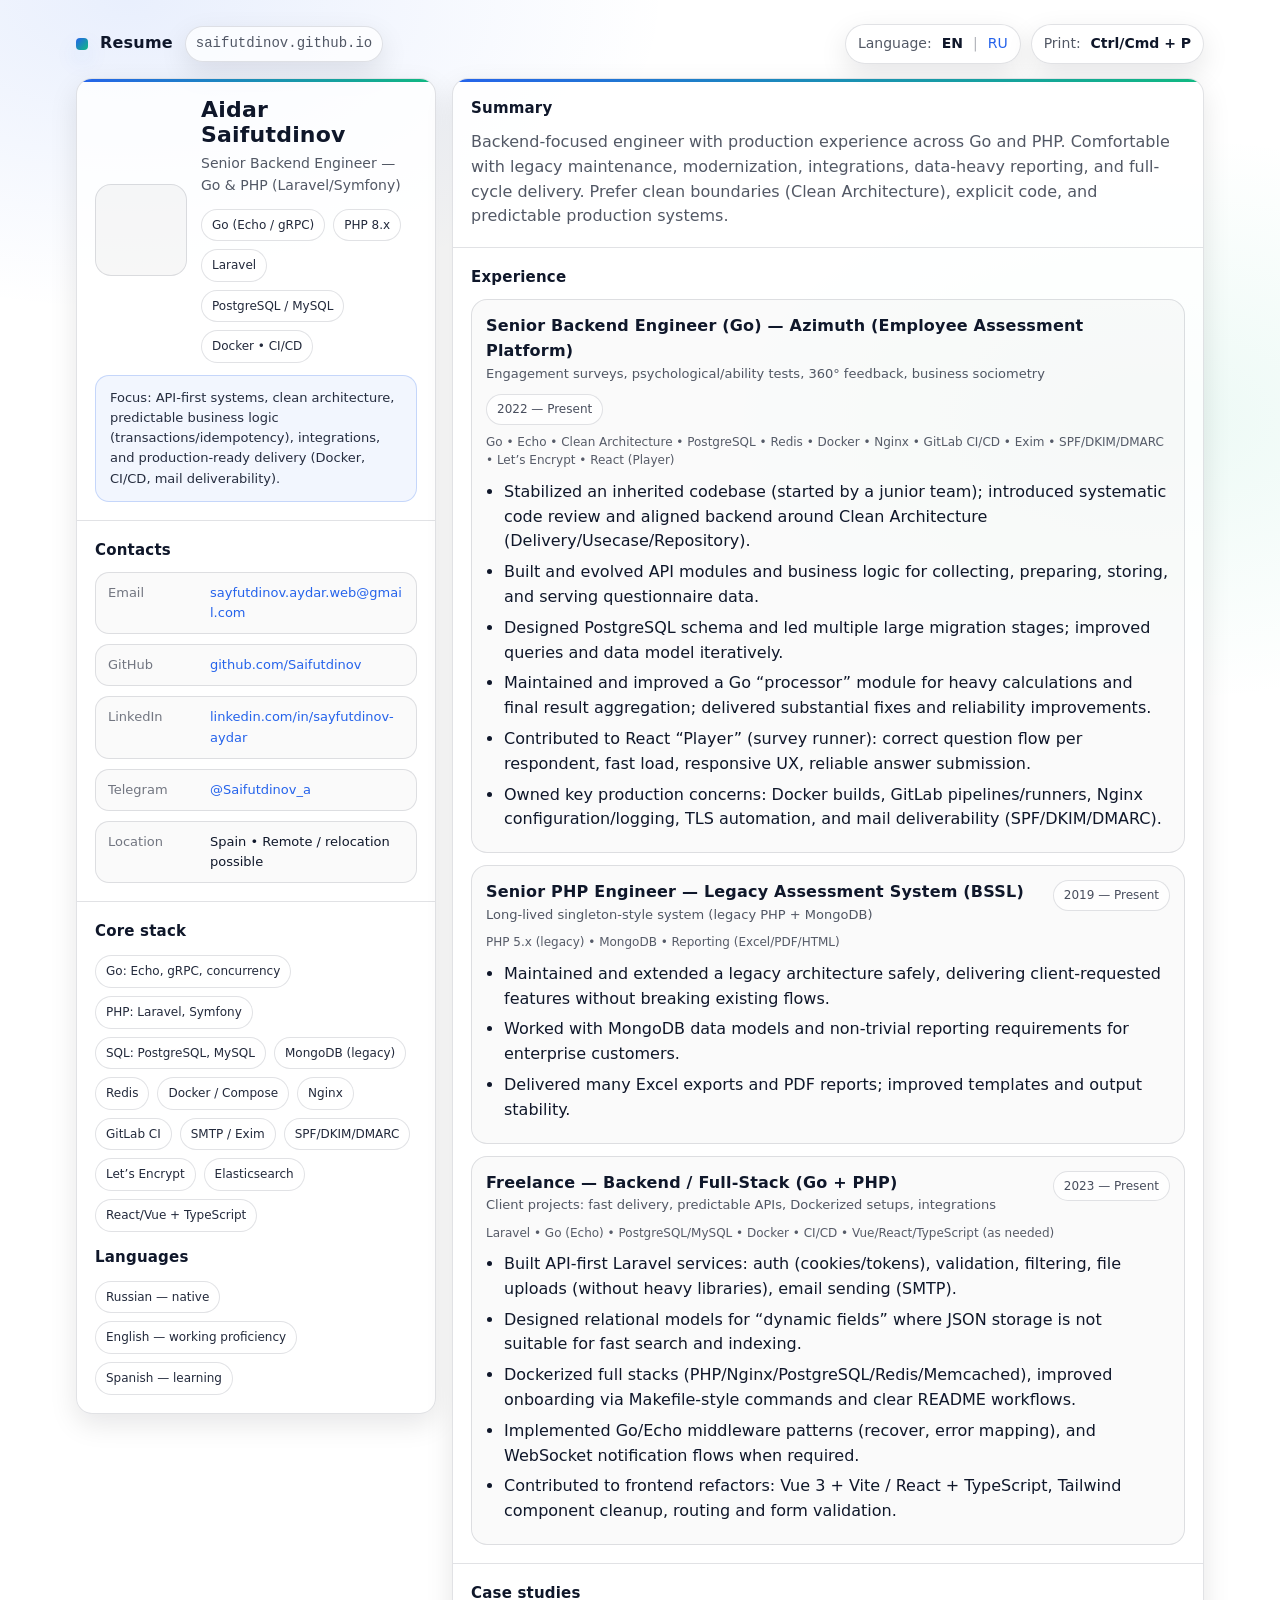
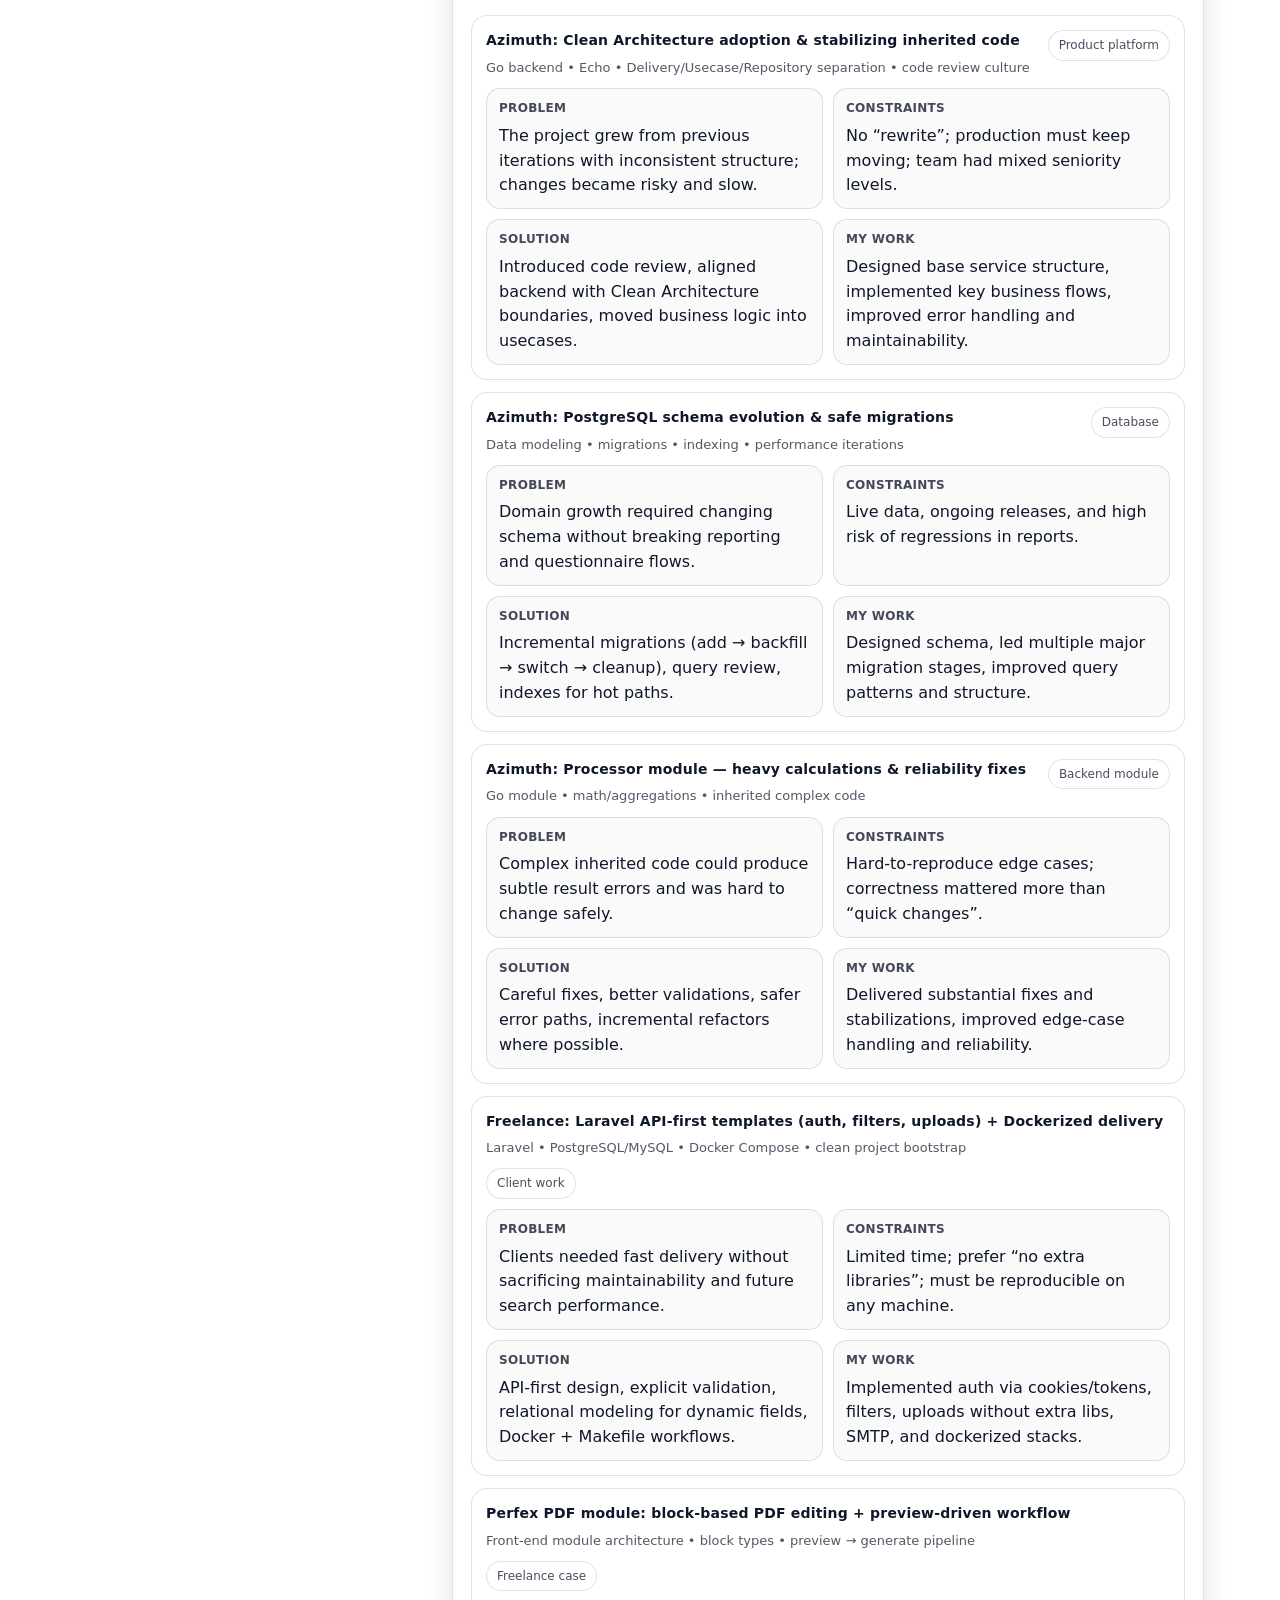
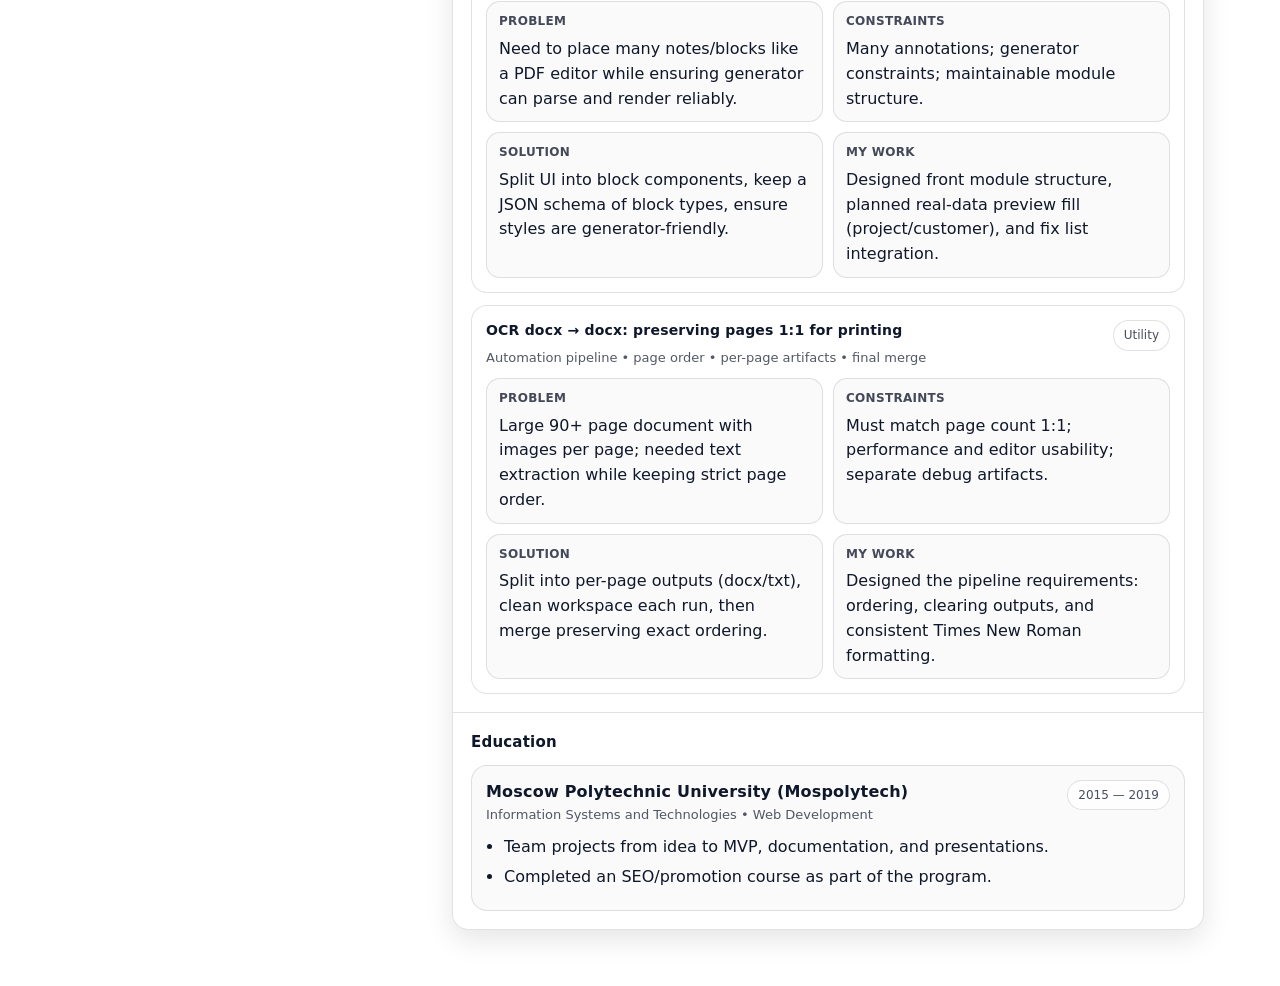
==== index.html @ b2d49213 "fix-v2" ====
<!doctype html>
<html lang="en">
  <head>
    <meta charset="utf-8" />
    <meta name="viewport" content="width=device-width, initial-scale=1" />
    <title>Aidar Saifutdinov — Senior Backend Engineer (Go & PHP)</title>
    <meta
      name="description"
      content="Senior backend engineer with Go (Echo/gRPC) and PHP (Laravel/Symfony). Clean Architecture, PostgreSQL/MySQL, Docker, CI/CD, integrations, and freelance experience."
    />

    <!-- Canonical -->
    <link rel="canonical" href="https://saifutdinov.github.io/" />

    <!-- Open Graph -->
    <meta property="og:type" content="website" />
    <meta property="og:site_name" content="Aidar Saifutdinov — Resume" />
    <meta
      property="og:title"
      content="Aidar Saifutdinov — Senior Backend Engineer (Go & PHP)"
    />
    <meta
      property="og:description"
      content="Go (Echo/gRPC), PHP (Laravel/Symfony), Clean Architecture, PostgreSQL/MySQL, Docker, CI/CD, integrations, and case studies."
    />
    <meta property="og:url" content="https://saifutdinov.github.io/" />
    <meta property="og:locale" content="en_US" />
    <meta property="og:locale:alternate" content="ru_RU" />

    <meta
      property="og:image"
      content="https://saifutdinov.github.io/assets/og/og-en.png"
    />
    <meta
      property="og:image:secure_url"
      content="https://saifutdinov.github.io/assets/og/og-en.png"
    />
    <meta property="og:image:type" content="image/png" />
    <meta property="og:image:width" content="1200" />
    <meta property="og:image:height" content="630" />
    <meta
      property="og:image:alt"
      content="Aidar Saifutdinov — Senior Backend Engineer (Go & PHP)"
    />

    <!-- Twitter / X -->
    <meta name="twitter:card" content="summary_large_image" />
    <meta
      name="twitter:title"
      content="Aidar Saifutdinov — Senior Backend Engineer (Go & PHP)"
    />
    <meta
      name="twitter:description"
      content="Backend: Go (Echo/gRPC) + PHP (Laravel/Symfony). Clean Architecture, SQL, Docker, CI/CD, integrations."
    />
    <meta
      name="twitter:image"
      content="https://saifutdinov.github.io/assets/og/og-en.png"
    />

    <meta name="theme-color" content="#ffffff" />

    <style>
      :root {
        /* Light theme default */
        --bg: #ffffff;
        --paper: #ffffff;
        --card: #ffffff;
        --text: #0f172a;
        --muted: rgba(15, 23, 42, 0.72);
        --muted2: rgba(15, 23, 42, 0.58);
        --border: rgba(15, 23, 42, 0.12);
        --accent: #2563eb; /* blue */
        --accent2: #10b981; /* emerald */
        --shadow: 0 10px 28px rgba(2, 6, 23, 0.1);
        --mono:
          ui-monospace, SFMono-Regular, Menlo, Monaco, Consolas,
          "Liberation Mono", "Courier New", monospace;
        --sans:
          ui-sans-serif, system-ui, -apple-system, Segoe UI, Roboto, Ubuntu,
          Cantarell, "Noto Sans", Arial;
        --radius: 16px;
      }

      * {
        box-sizing: border-box;
      }
      html,
      body {
        height: fit-content;
      }
      body {
        margin: 0;
        font-family: var(--sans);
        color: var(--text);
        line-height: 1.55;
        background:
          radial-gradient(
            900px 520px at 10% 0%,
            rgba(37, 99, 235, 0.1),
            transparent 60%
          ),
          radial-gradient(
            900px 520px at 90% 10%,
            rgba(16, 185, 129, 0.08),
            transparent 55%
          ),
          radial-gradient(
            900px 520px at 50% 110%,
            rgba(37, 99, 235, 0.06),
            transparent 60%
          ),
          var(--bg);
      }

      a {
        color: var(--accent);
        text-decoration: none;
      }
      a:hover {
        text-decoration: underline;
      }

      .wrap {
        max-width: 1160px;
        margin: 0 auto;
        padding: 24px 16px 56px;
      }

      .topbar {
        display: flex;
        align-items: center;
        justify-content: space-between;
        gap: 12px;
        margin-bottom: 14px;
        flex-wrap: wrap;
      }

      .brand {
        display: flex;
        align-items: center;
        gap: 12px;
      }

      .brand-mark {
        width: 12px;
        height: 12px;
        border-radius: 4px;
        background: linear-gradient(135deg, var(--accent), var(--accent2));
        box-shadow: 0 10px 22px rgba(37, 99, 235, 0.15);
      }

      .brand-title {
        font-weight: 850;
        letter-spacing: 0.2px;
      }

      .actions {
        display: flex;
        gap: 10px;
        align-items: center;
        flex-wrap: wrap;
      }

      .pill {
        display: inline-flex;
        align-items: center;
        gap: 10px;
        padding: 8px 12px;
        border: 1px solid var(--border);
        background: rgba(255, 255, 255, 0.72);
        border-radius: 999px;
        box-shadow: var(--shadow);
        font-size: 14px;
        color: var(--muted);
      }
      .pill strong {
        color: var(--text);
        font-weight: 750;
      }
      .pill .sep {
        opacity: 0.45;
      }

      .layout {
        display: grid;
        grid-template-columns: 360px 1fr;
        gap: 16px;
        align-items: start;
      }
      @media (max-width: 980px) {
        .layout {
          grid-template-columns: 1fr;
        }
      }

      .panel {
        border: 1px solid var(--border);
        background: rgba(255, 255, 255, 0.76);
        border-radius: var(--radius);
        box-shadow: var(--shadow);
        overflow: hidden;
        position: relative;
      }
      .panel:before {
        content: "";
        position: absolute;
        inset: 0 0 auto 0;
        height: 3px;
        background: linear-gradient(90deg, var(--accent), var(--accent2));
      }

      .pad {
        padding: 18px;
      }
      .divider {
        border-top: 1px solid var(--border);
      }

      .hero {
        display: flex;
        gap: 14px;
        align-items: center;
      }
      .avatar {
        width: 92px;
        height: 92px;
        border-radius: 16px;
        border: 1px solid var(--border);
        background: rgba(2, 6, 23, 0.03);
        overflow: hidden;
        display: flex;
        align-items: center;
        justify-content: center;
        flex: 0 0 auto;
        color: var(--muted2);
        font-size: 12px;
        text-align: center;
      }
      .avatar img {
        width: 100%;
        height: 100%;
        object-fit: cover;
        display: block;
      }
      h1 {
        margin: 0;
        font-size: 22px;
        line-height: 1.15;
        letter-spacing: 0.2px;
      }
      .subtitle {
        margin-top: 6px;
        color: var(--muted);
        font-size: 14px;
      }
      .chips {
        margin-top: 12px;
        display: flex;
        flex-wrap: wrap;
        gap: 8px;
      }
      .chip {
        font-size: 12px;
        padding: 6px 10px;
        border-radius: 999px;
        border: 1px solid var(--border);
        background: rgba(255, 255, 255, 0.72);
        color: rgba(15, 23, 42, 0.92);
        white-space: nowrap;
      }

      h2 {
        margin: 0 0 10px;
        font-size: 15px;
        letter-spacing: 0.2px;
      }
      .muted {
        color: var(--muted);
      }
      .small {
        font-size: 13px;
        color: var(--muted);
      }
      .mono {
        font-family: var(--mono);
      }

      .kv {
        display: grid;
        grid-template-columns: 92px 1fr;
        gap: 10px;
        padding: 10px 12px;
        border: 1px solid var(--border);
        border-radius: 14px;
        background: rgba(2, 6, 23, 0.02);
        font-size: 13px;
      }
      .kv .k {
        color: var(--muted2);
      }
      .kv .v {
        overflow-wrap: anywhere;
      }

      .note {
        margin-top: 12px;
        padding: 12px 14px;
        border: 1px solid rgba(37, 99, 235, 0.22);
        background: rgba(37, 99, 235, 0.06);
        border-radius: 14px;
        font-size: 13px;
        color: rgba(15, 23, 42, 0.9);
      }

      .section {
        padding: 18px;
      }
      .section + .section {
        border-top: 1px solid var(--border);
      }

      .timeline {
        display: flex;
        flex-direction: column;
        gap: 12px;
      }
      .job {
        border: 1px solid var(--border);
        background: rgba(2, 6, 23, 0.02);
        border-radius: 16px;
        padding: 14px;
      }
      .job-head {
        display: flex;
        align-items: flex-start;
        justify-content: space-between;
        gap: 10px 12px;
        flex-wrap: wrap;
        margin-bottom: 8px;
      }
      .job-title {
        font-weight: 820;
        letter-spacing: 0.2px;
      }
      .job-meta {
        color: var(--muted);
        font-size: 13px;
      }
      .when {
        font-size: 12px;
        padding: 5px 10px;
        border-radius: 999px;
        border: 1px solid var(--border);
        background: rgba(255, 255, 255, 0.75);
        color: rgba(15, 23, 42, 0.76);
        white-space: nowrap;
      }
      .stackline {
        margin-top: 6px;
        color: rgba(15, 23, 42, 0.7);
        font-size: 12px;
      }

      .case {
        border: 1px solid var(--border);
        background: rgba(255, 255, 255, 0.78);
        border-radius: 16px;
        padding: 14px;
      }
      .case h3 {
        margin: 0;
        font-size: 14px;
        letter-spacing: 0.2px;
      }
      .case-top {
        display: flex;
        align-items: flex-start;
        justify-content: space-between;
        gap: 10px 12px;
        flex-wrap: wrap;
        margin-bottom: 10px;
      }
      .case-sub {
        margin-top: 6px;
        color: var(--muted);
        font-size: 13px;
      }
      .case-grid {
        display: grid;
        grid-template-columns: 1fr 1fr;
        gap: 10px;
        margin-top: 10px;
      }
      @media (max-width: 980px) {
        .case-grid {
          grid-template-columns: 1fr;
        }
      }
      .case-box {
        border: 1px solid var(--border);
        border-radius: 14px;
        background: rgba(2, 6, 23, 0.02);
        padding: 10px 12px;
      }
      .case-box b {
        display: block;
        margin-bottom: 6px;
        font-size: 12px;
        letter-spacing: 0.3px;
        text-transform: uppercase;
        color: rgba(15, 23, 42, 0.78);
      }
      ul {
        margin: 10px 0 0 18px;
        padding: 0;
      }
      li {
        margin: 6px 0;
      }

      .cols {
        display: grid;
        grid-template-columns: 1fr 1fr;
        gap: 12px;
      }
      @media (max-width: 980px) {
        .cols {
          grid-template-columns: 1fr;
        }
      }

      @media print {
        body {
          background: #fff;
        }
        .panel {
          box-shadow: none;
        }
        .pill {
          box-shadow: none;
        }
        a {
          color: #0f172a;
          text-decoration: none;
        }
      }
    </style>
  </head>

  <body>
    <div class="wrap">
      <div class="topbar">
        <div class="brand">
          <div class="brand-mark" aria-hidden="true"></div>
          <div class="brand-title">Resume</div>
          <div class="pill" style="padding: 6px 10px">
            <span class="mono">saifutdinov.github.io</span>
          </div>
        </div>
        <div class="actions">
          <div class="pill">
            <span class="muted">Language:</span> <strong>EN</strong>
            <span class="sep">|</span> <a href="ru.html">RU</a>
          </div>
          <div class="pill">
            <span class="muted">Print:</span> <strong>Ctrl/Cmd + P</strong>
          </div>
        </div>
      </div>

      <div class="layout">
        <!-- LEFT -->
        <aside class="panel">
          <div class="pad">
            <div class="hero">
              <div class="avatar">
                <img
                  src="assets/avatar.jpg"
                  alt="Aidar Saifutdinov"
                  onerror="
                    this.remove();
                    this.parentElement.textContent = 'Avatar';
                  "
                />
              </div>
              <div>
                <h1>Aidar Saifutdinov</h1>
                <div class="subtitle">
                  Senior Backend Engineer — Go & PHP (Laravel/Symfony)
                </div>
                <div class="chips">
                  <span class="chip">Go (Echo / gRPC)</span>
                  <span class="chip">PHP 8.x</span>
                  <span class="chip">Laravel</span>
                  <span class="chip">PostgreSQL / MySQL</span>
                  <span class="chip">Docker • CI/CD</span>
                </div>
              </div>
            </div>

            <div class="note">
              Focus: API-first systems, clean architecture, predictable business
              logic (transactions/idempotency), integrations, and
              production-ready delivery (Docker, CI/CD, mail deliverability).
            </div>
          </div>

          <div class="divider"></div>

          <div class="pad">
            <h2>Contacts</h2>
            <div style="display: flex; flex-direction: column; gap: 10px">
              <div class="kv">
                <div class="k">Email</div>
                <div class="v">
                  <a href="mailto:sayfutdinov.aydar.web@gmail.com"
                    >sayfutdinov.aydar.web@gmail.com</a
                  >
                </div>
              </div>
              <div class="kv">
                <div class="k">GitHub</div>
                <div class="v">
                  <a href="https://github.com/Saifutdinov"
                    >github.com/Saifutdinov</a
                  >
                </div>
              </div>
              <div class="kv">
                <div class="k">LinkedIn</div>
                <div class="v">
                  <a href="https://www.linkedin.com/in/sayfutdinov-aydar"
                    >linkedin.com/in/sayfutdinov-aydar</a
                  >
                </div>
              </div>
              <div class="kv">
                <div class="k">Telegram</div>
                <div class="v">
                  <a href="https://t.me/Saifutdinov_a">@Saifutdinov_a</a>
                </div>
              </div>
              <div class="kv">
                <div class="k">Location</div>
                <div class="v">Spain • Remote / relocation possible</div>
              </div>
            </div>
          </div>

          <div class="divider"></div>

          <div class="pad">
            <h2>Core stack</h2>
            <div class="chips">
              <span class="chip">Go: Echo, gRPC, concurrency</span>
              <span class="chip">PHP: Laravel, Symfony</span>
              <span class="chip">SQL: PostgreSQL, MySQL</span>
              <span class="chip">MongoDB (legacy)</span>
              <span class="chip">Redis</span>
              <span class="chip">Docker / Compose</span>
              <span class="chip">Nginx</span>
              <span class="chip">GitLab CI</span>
              <span class="chip">SMTP / Exim</span>
              <span class="chip">SPF/DKIM/DMARC</span>
              <span class="chip">Let’s Encrypt</span>
              <span class="chip">Elasticsearch</span>
              <span class="chip">React/Vue + TypeScript</span>
            </div>

            <h2 style="margin-top: 14px">Languages</h2>
            <div class="chips">
              <span class="chip">Russian — native</span>
              <span class="chip">English — working proficiency</span>
              <span class="chip">Spanish — learning</span>
            </div>
          </div>
        </aside>

        <!-- RIGHT -->
        <main class="panel">
          <section class="section">
            <h2>Summary</h2>
            <div class="muted">
              Backend-focused engineer with production experience across Go and
              PHP. Comfortable with legacy maintenance, modernization,
              integrations, data-heavy reporting, and full-cycle delivery.
              Prefer clean boundaries (Clean Architecture), explicit code, and
              predictable production systems.
            </div>
          </section>

          <section class="section">
            <h2>Experience</h2>
            <div class="timeline">
              <div class="job">
                <div class="job-head">
                  <div>
                    <div class="job-title">
                      Senior Backend Engineer (Go) — Azimuth (Employee
                      Assessment Platform)
                    </div>
                    <div class="job-meta">
                      Engagement surveys, psychological/ability tests, 360°
                      feedback, business sociometry
                    </div>
                  </div>
                  <div class="when">2022 — Present</div>
                </div>
                <div class="stackline">
                  Go • Echo • Clean Architecture • PostgreSQL • Redis • Docker •
                  Nginx • GitLab CI/CD • Exim • SPF/DKIM/DMARC • Let’s Encrypt •
                  React (Player)
                </div>
                <ul>
                  <li>
                    Stabilized an inherited codebase (started by a junior team);
                    introduced systematic code review and aligned backend around
                    Clean Architecture (Delivery/Usecase/Repository).
                  </li>
                  <li>
                    Built and evolved API modules and business logic for
                    collecting, preparing, storing, and serving questionnaire
                    data.
                  </li>
                  <li>
                    Designed PostgreSQL schema and led multiple large migration
                    stages; improved queries and data model iteratively.
                  </li>
                  <li>
                    Maintained and improved a Go “processor” module for heavy
                    calculations and final result aggregation; delivered
                    substantial fixes and reliability improvements.
                  </li>
                  <li>
                    Contributed to React “Player” (survey runner): correct
                    question flow per respondent, fast load, responsive UX,
                    reliable answer submission.
                  </li>
                  <li>
                    Owned key production concerns: Docker builds, GitLab
                    pipelines/runners, Nginx configuration/logging, TLS
                    automation, and mail deliverability (SPF/DKIM/DMARC).
                  </li>
                </ul>
              </div>

              <div class="job">
                <div class="job-head">
                  <div>
                    <div class="job-title">
                      Senior PHP Engineer — Legacy Assessment System (BSSL)
                    </div>
                    <div class="job-meta">
                      Long-lived singleton-style system (legacy PHP + MongoDB)
                    </div>
                  </div>
                  <div class="when">2019 — Present</div>
                </div>
                <div class="stackline">
                  PHP 5.x (legacy) • MongoDB • Reporting (Excel/PDF/HTML)
                </div>
                <ul>
                  <li>
                    Maintained and extended a legacy architecture safely,
                    delivering client-requested features without breaking
                    existing flows.
                  </li>
                  <li>
                    Worked with MongoDB data models and non-trivial reporting
                    requirements for enterprise customers.
                  </li>
                  <li>
                    Delivered many Excel exports and PDF reports; improved
                    templates and output stability.
                  </li>
                </ul>
              </div>

              <div class="job">
                <div class="job-head">
                  <div>
                    <div class="job-title">
                      Freelance — Backend / Full-Stack (Go + PHP)
                    </div>
                    <div class="job-meta">
                      Client projects: fast delivery, predictable APIs,
                      Dockerized setups, integrations
                    </div>
                  </div>
                  <div class="when">2023 — Present</div>
                </div>
                <div class="stackline">
                  Laravel • Go (Echo) • PostgreSQL/MySQL • Docker • CI/CD •
                  Vue/React/TypeScript (as needed)
                </div>
                <ul>
                  <li>
                    Built API-first Laravel services: auth (cookies/tokens),
                    validation, filtering, file uploads (without heavy
                    libraries), email sending (SMTP).
                  </li>
                  <li>
                    Designed relational models for “dynamic fields” where JSON
                    storage is not suitable for fast search and indexing.
                  </li>
                  <li>
                    Dockerized full stacks
                    (PHP/Nginx/PostgreSQL/Redis/Memcached), improved onboarding
                    via Makefile-style commands and clear README workflows.
                  </li>
                  <li>
                    Implemented Go/Echo middleware patterns (recover, error
                    mapping), and WebSocket notification flows when required.
                  </li>
                  <li>
                    Contributed to frontend refactors: Vue 3 + Vite / React +
                    TypeScript, Tailwind component cleanup, routing and form
                    validation.
                  </li>
                </ul>
              </div>
            </div>
          </section>

          <section class="section">
            <h2>Case studies</h2>

            <div class="case" style="margin-bottom: 12px">
              <div class="case-top">
                <div>
                  <h3>
                    Azimuth: Clean Architecture adoption & stabilizing inherited
                    code
                  </h3>
                  <div class="case-sub">
                    Go backend • Echo • Delivery/Usecase/Repository separation •
                    code review culture
                  </div>
                </div>
                <div class="when">Product platform</div>
              </div>
              <div class="case-grid">
                <div class="case-box">
                  <b>Problem</b>
                  The project grew from previous iterations with inconsistent
                  structure; changes became risky and slow.
                </div>
                <div class="case-box">
                  <b>Constraints</b>
                  No “rewrite”; production must keep moving; team had mixed
                  seniority levels.
                </div>
                <div class="case-box">
                  <b>Solution</b>
                  Introduced code review, aligned backend with Clean
                  Architecture boundaries, moved business logic into usecases.
                </div>
                <div class="case-box">
                  <b>My work</b>
                  Designed base service structure, implemented key business
                  flows, improved error handling and maintainability.
                </div>
              </div>
            </div>

            <div class="case" style="margin-bottom: 12px">
              <div class="case-top">
                <div>
                  <h3>
                    Azimuth: PostgreSQL schema evolution & safe migrations
                  </h3>
                  <div class="case-sub">
                    Data modeling • migrations • indexing • performance
                    iterations
                  </div>
                </div>
                <div class="when">Database</div>
              </div>
              <div class="case-grid">
                <div class="case-box">
                  <b>Problem</b>
                  Domain growth required changing schema without breaking
                  reporting and questionnaire flows.
                </div>
                <div class="case-box">
                  <b>Constraints</b>
                  Live data, ongoing releases, and high risk of regressions in
                  reports.
                </div>
                <div class="case-box">
                  <b>Solution</b>
                  Incremental migrations (add → backfill → switch → cleanup),
                  query review, indexes for hot paths.
                </div>
                <div class="case-box">
                  <b>My work</b>
                  Designed schema, led multiple major migration stages, improved
                  query patterns and structure.
                </div>
              </div>
            </div>

            <div class="case" style="margin-bottom: 12px">
              <div class="case-top">
                <div>
                  <h3>
                    Azimuth: Processor module — heavy calculations & reliability
                    fixes
                  </h3>
                  <div class="case-sub">
                    Go module • math/aggregations • inherited complex code
                  </div>
                </div>
                <div class="when">Backend module</div>
              </div>
              <div class="case-grid">
                <div class="case-box">
                  <b>Problem</b>
                  Complex inherited code could produce subtle result errors and
                  was hard to change safely.
                </div>
                <div class="case-box">
                  <b>Constraints</b>
                  Hard-to-reproduce edge cases; correctness mattered more than
                  “quick changes”.
                </div>
                <div class="case-box">
                  <b>Solution</b>
                  Careful fixes, better validations, safer error paths,
                  incremental refactors where possible.
                </div>
                <div class="case-box">
                  <b>My work</b>
                  Delivered substantial fixes and stabilizations, improved
                  edge-case handling and reliability.
                </div>
              </div>
            </div>

            <div class="case" style="margin-bottom: 12px">
              <div class="case-top">
                <div>
                  <h3>
                    Freelance: Laravel API-first templates (auth, filters,
                    uploads) + Dockerized delivery
                  </h3>
                  <div class="case-sub">
                    Laravel • PostgreSQL/MySQL • Docker Compose • clean project
                    bootstrap
                  </div>
                </div>
                <div class="when">Client work</div>
              </div>
              <div class="case-grid">
                <div class="case-box">
                  <b>Problem</b>
                  Clients needed fast delivery without sacrificing
                  maintainability and future search performance.
                </div>
                <div class="case-box">
                  <b>Constraints</b>
                  Limited time; prefer “no extra libraries”; must be
                  reproducible on any machine.
                </div>
                <div class="case-box">
                  <b>Solution</b>
                  API-first design, explicit validation, relational modeling for
                  dynamic fields, Docker + Makefile workflows.
                </div>
                <div class="case-box">
                  <b>My work</b>
                  Implemented auth via cookies/tokens, filters, uploads without
                  extra libs, SMTP, and dockerized stacks.
                </div>
              </div>
            </div>

            <div class="case" style="margin-bottom: 12px">
              <div class="case-top">
                <div>
                  <h3>
                    Perfex PDF module: block-based PDF editing + preview-driven
                    workflow
                  </h3>
                  <div class="case-sub">
                    Front-end module architecture • block types • preview →
                    generate pipeline
                  </div>
                </div>
                <div class="when">Freelance case</div>
              </div>
              <div class="case-grid">
                <div class="case-box">
                  <b>Problem</b>
                  Need to place many notes/blocks like a PDF editor while
                  ensuring generator can parse and render reliably.
                </div>
                <div class="case-box">
                  <b>Constraints</b>
                  Many annotations; generator constraints; maintainable module
                  structure.
                </div>
                <div class="case-box">
                  <b>Solution</b>
                  Split UI into block components, keep a JSON schema of block
                  types, ensure styles are generator-friendly.
                </div>
                <div class="case-box">
                  <b>My work</b>
                  Designed front module structure, planned real-data preview
                  fill (project/customer), and fix list integration.
                </div>
              </div>
            </div>

            <div class="case">
              <div class="case-top">
                <div>
                  <h3>OCR docx → docx: preserving pages 1:1 for printing</h3>
                  <div class="case-sub">
                    Automation pipeline • page order • per-page artifacts •
                    final merge
                  </div>
                </div>
                <div class="when">Utility</div>
              </div>
              <div class="case-grid">
                <div class="case-box">
                  <b>Problem</b>
                  Large 90+ page document with images per page; needed text
                  extraction while keeping strict page order.
                </div>
                <div class="case-box">
                  <b>Constraints</b>
                  Must match page count 1:1; performance and editor usability;
                  separate debug artifacts.
                </div>
                <div class="case-box">
                  <b>Solution</b>
                  Split into per-page outputs (docx/txt), clean workspace each
                  run, then merge preserving exact ordering.
                </div>
                <div class="case-box">
                  <b>My work</b>
                  Designed the pipeline requirements: ordering, clearing
                  outputs, and consistent Times New Roman formatting.
                </div>
              </div>
            </div>
          </section>

          <section class="section">
            <h2>Education</h2>
            <div class="job">
              <div class="job-head">
                <div>
                  <div class="job-title">
                    Moscow Polytechnic University (Mospolytech)
                  </div>
                  <div class="job-meta">
                    Information Systems and Technologies • Web Development
                  </div>
                </div>
                <div class="when">2015 — 2019</div>
              </div>
              <ul>
                <li>
                  Team projects from idea to MVP, documentation, and
                  presentations.
                </li>
                <li>
                  Completed an SEO/promotion course as part of the program.
                </li>
              </ul>
            </div>
          </section>
        </main>
      </div>
    </div>
  </body>
</html>
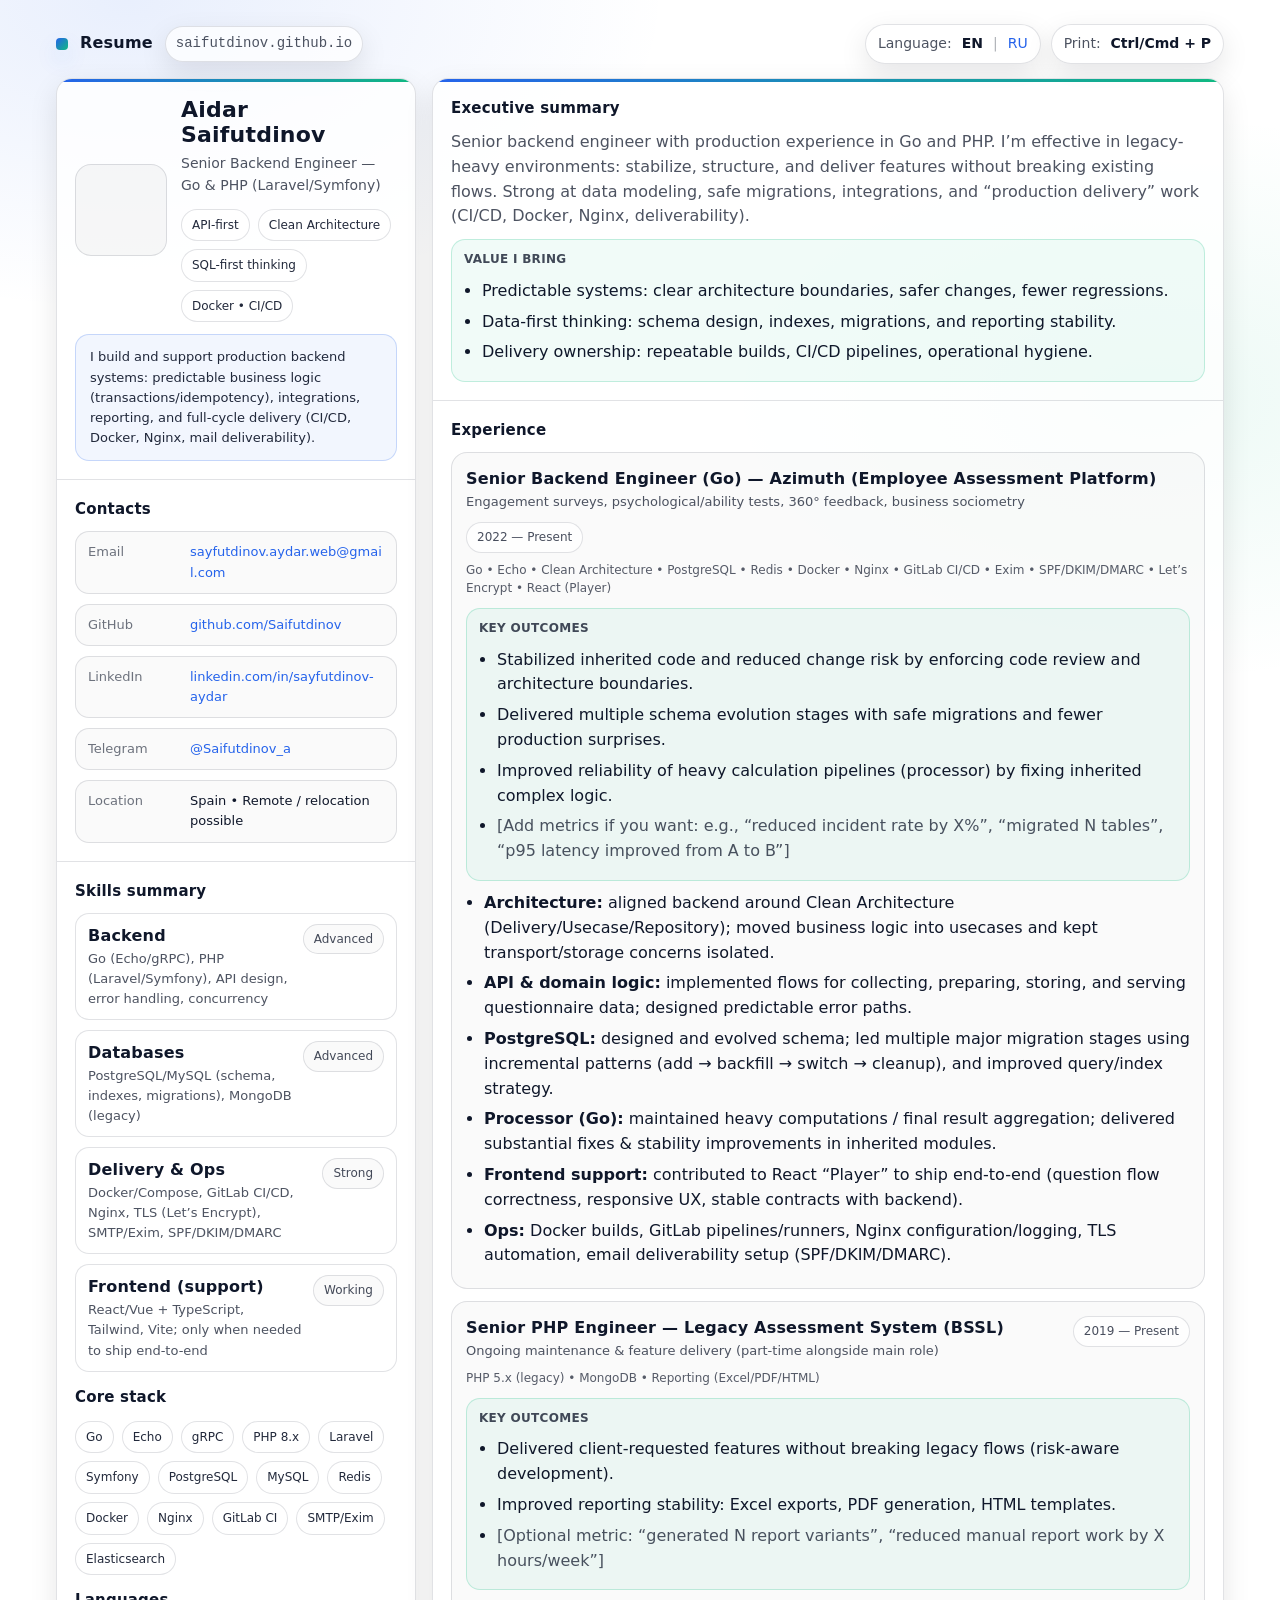
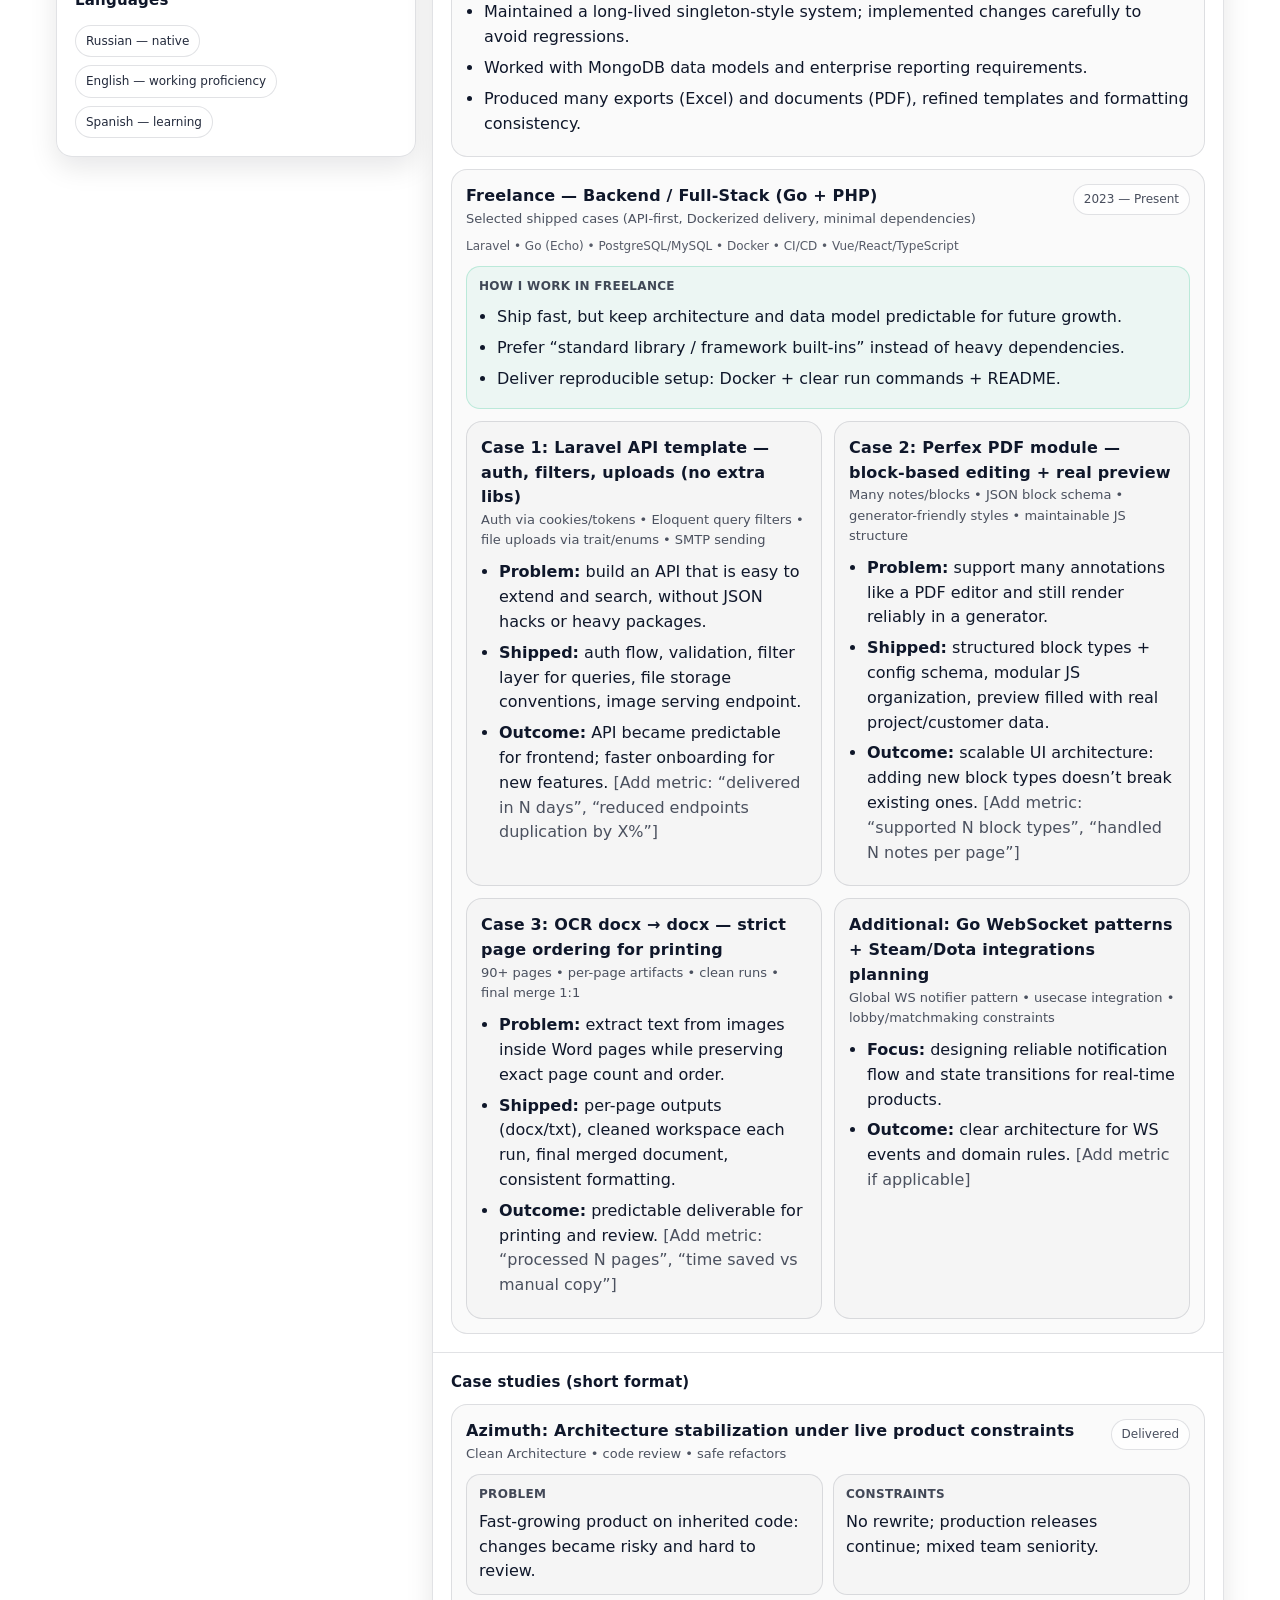
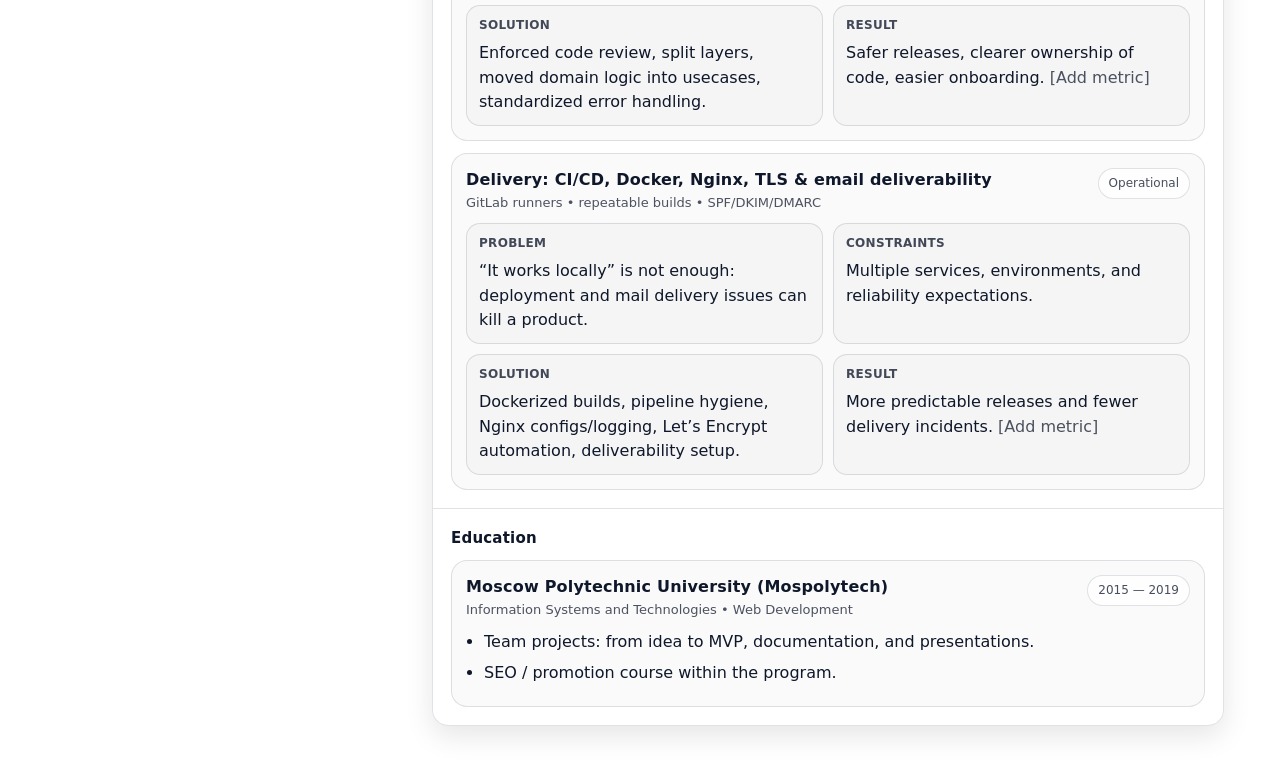
==== commit bae66792: "fix-v3; OG контент" ====
--- a/index.html
+++ b/index.html
@@ -6,7 +6,7 @@
     <title>Aidar Saifutdinov — Senior Backend Engineer (Go & PHP)</title>
     <meta
       name="description"
-      content="Senior backend engineer with Go (Echo/gRPC) and PHP (Laravel/Symfony). Clean Architecture, PostgreSQL/MySQL, Docker, CI/CD, integrations, and freelance experience."
+      content="Senior backend engineer (Go, PHP/Laravel). Clean Architecture, PostgreSQL/MySQL, Docker, CI/CD, integrations. Case studies with outcomes and deliverables."
     />
 
     <!-- Canonical -->
@@ -21,7 +21,7 @@
     />
     <meta
       property="og:description"
-      content="Go (Echo/gRPC), PHP (Laravel/Symfony), Clean Architecture, PostgreSQL/MySQL, Docker, CI/CD, integrations, and case studies."
+      content="Go (Echo/gRPC), PHP (Laravel/Symfony), Clean Architecture, SQL, Docker, CI/CD. Clear experience + case studies."
     />
     <meta property="og:url" content="https://saifutdinov.github.io/" />
     <meta property="og:locale" content="en_US" />
@@ -51,7 +51,7 @@
     />
     <meta
       name="twitter:description"
-      content="Backend: Go (Echo/gRPC) + PHP (Laravel/Symfony). Clean Architecture, SQL, Docker, CI/CD, integrations."
+      content="Backend: Go + PHP/Laravel. Clean Architecture, SQL, Docker, CI/CD, integrations and production delivery."
     />
     <meta
       name="twitter:image"
@@ -62,16 +62,13 @@
 
     <style>
       :root {
-        /* Light theme default */
         --bg: #ffffff;
-        --paper: #ffffff;
-        --card: #ffffff;
         --text: #0f172a;
-        --muted: rgba(15, 23, 42, 0.72);
-        --muted2: rgba(15, 23, 42, 0.58);
+        --muted: rgba(15, 23, 42, 0.74);
+        --muted2: rgba(15, 23, 42, 0.6);
         --border: rgba(15, 23, 42, 0.12);
-        --accent: #2563eb; /* blue */
-        --accent2: #10b981; /* emerald */
+        --accent: #2563eb;
+        --accent2: #10b981;
         --shadow: 0 10px 28px rgba(2, 6, 23, 0.1);
         --mono:
           ui-monospace, SFMono-Regular, Menlo, Monaco, Consolas,
@@ -81,7 +78,6 @@
           Cantarell, "Noto Sans", Arial;
         --radius: 16px;
       }
-
       * {
         box-sizing: border-box;
       }
@@ -112,7 +108,6 @@
           ),
           var(--bg);
       }
-
       a {
         color: var(--accent);
         text-decoration: none;
@@ -120,13 +115,11 @@
       a:hover {
         text-decoration: underline;
       }
-
       .wrap {
-        max-width: 1160px;
+        max-width: 1200px;
         margin: 0 auto;
         padding: 24px 16px 56px;
       }
-
       .topbar {
         display: flex;
         align-items: center;
@@ -135,13 +128,11 @@
         margin-bottom: 14px;
         flex-wrap: wrap;
       }
-
       .brand {
         display: flex;
         align-items: center;
         gap: 12px;
       }
-
       .brand-mark {
         width: 12px;
         height: 12px;
@@ -149,19 +140,16 @@
         background: linear-gradient(135deg, var(--accent), var(--accent2));
         box-shadow: 0 10px 22px rgba(37, 99, 235, 0.15);
       }
-
       .brand-title {
         font-weight: 850;
         letter-spacing: 0.2px;
       }
-
       .actions {
         display: flex;
         gap: 10px;
         align-items: center;
         flex-wrap: wrap;
       }
-
       .pill {
         display: inline-flex;
         align-items: center;
@@ -196,7 +184,7 @@
 
       .panel {
         border: 1px solid var(--border);
-        background: rgba(255, 255, 255, 0.76);
+        background: rgba(255, 255, 255, 0.78);
         border-radius: var(--radius);
         box-shadow: var(--shadow);
         overflow: hidden;
@@ -209,7 +197,6 @@
         height: 3px;
         background: linear-gradient(90deg, var(--accent), var(--accent2));
       }
-
       .pad {
         padding: 18px;
       }
@@ -265,11 +252,10 @@
         padding: 6px 10px;
         border-radius: 999px;
         border: 1px solid var(--border);
-        background: rgba(255, 255, 255, 0.72);
+        background: rgba(255, 255, 255, 0.76);
         color: rgba(15, 23, 42, 0.92);
         white-space: nowrap;
       }
-
       h2 {
         margin: 0 0 10px;
         font-size: 15px;
@@ -310,7 +296,7 @@
         background: rgba(37, 99, 235, 0.06);
         border-radius: 14px;
         font-size: 13px;
-        color: rgba(15, 23, 42, 0.9);
+        color: rgba(15, 23, 42, 0.92);
       }
 
       .section {
@@ -325,13 +311,13 @@
         flex-direction: column;
         gap: 12px;
       }
-      .job {
+      .card {
         border: 1px solid var(--border);
         background: rgba(2, 6, 23, 0.02);
         border-radius: 16px;
         padding: 14px;
       }
-      .job-head {
+      .head {
         display: flex;
         align-items: flex-start;
         justify-content: space-between;
@@ -339,11 +325,11 @@
         flex-wrap: wrap;
         margin-bottom: 8px;
       }
-      .job-title {
+      .title {
         font-weight: 820;
         letter-spacing: 0.2px;
       }
-      .job-meta {
+      .meta {
         color: var(--muted);
         font-size: 13px;
       }
@@ -362,30 +348,37 @@
         font-size: 12px;
       }
 
-      .case {
-        border: 1px solid var(--border);
-        background: rgba(255, 255, 255, 0.78);
-        border-radius: 16px;
-        padding: 14px;
-      }
-      .case h3 {
-        margin: 0;
-        font-size: 14px;
-        letter-spacing: 0.2px;
-      }
-      .case-top {
+      .grid2 {
+        display: grid;
+        grid-template-columns: 1fr 1fr;
+        gap: 12px;
+      }
+      @media (max-width: 980px) {
+        .grid2 {
+          grid-template-columns: 1fr;
+        }
+      }
+
+      .skill {
         display: flex;
         align-items: flex-start;
         justify-content: space-between;
-        gap: 10px 12px;
-        flex-wrap: wrap;
-        margin-bottom: 10px;
-      }
-      .case-sub {
-        margin-top: 6px;
-        color: var(--muted);
-        font-size: 13px;
-      }
+        gap: 10px;
+        padding: 10px 12px;
+        border: 1px solid var(--border);
+        border-radius: 14px;
+        background: rgba(255, 255, 255, 0.75);
+      }
+      .lvl {
+        font-size: 12px;
+        padding: 5px 10px;
+        border-radius: 999px;
+        border: 1px solid var(--border);
+        background: rgba(2, 6, 23, 0.02);
+        color: rgba(15, 23, 42, 0.78);
+        white-space: nowrap;
+      }
+
       .case-grid {
         display: grid;
         grid-template-columns: 1fr 1fr;
@@ -397,13 +390,13 @@
           grid-template-columns: 1fr;
         }
       }
-      .case-box {
+      .box {
         border: 1px solid var(--border);
         border-radius: 14px;
         background: rgba(2, 6, 23, 0.02);
         padding: 10px 12px;
       }
-      .case-box b {
+      .box b {
         display: block;
         margin-bottom: 6px;
         font-size: 12px;
@@ -419,15 +412,20 @@
         margin: 6px 0;
       }
 
-      .cols {
-        display: grid;
-        grid-template-columns: 1fr 1fr;
-        gap: 12px;
-      }
-      @media (max-width: 980px) {
-        .cols {
-          grid-template-columns: 1fr;
-        }
+      .outcomes {
+        margin-top: 10px;
+        padding: 10px 12px;
+        border: 1px solid rgba(16, 185, 129, 0.22);
+        background: rgba(16, 185, 129, 0.06);
+        border-radius: 14px;
+      }
+      .outcomes b {
+        display: block;
+        font-size: 12px;
+        letter-spacing: 0.3px;
+        text-transform: uppercase;
+        color: rgba(15, 23, 42, 0.78);
+        margin-bottom: 6px;
       }
 
       @media print {
@@ -476,7 +474,7 @@
             <div class="hero">
               <div class="avatar">
                 <img
-                  src="assets/avatar.jpg"
+                  src="/assets/images/avatar.jpg"
                   alt="Aidar Saifutdinov"
                   onerror="
                     this.remove();
@@ -490,19 +488,19 @@
                   Senior Backend Engineer — Go & PHP (Laravel/Symfony)
                 </div>
                 <div class="chips">
-                  <span class="chip">Go (Echo / gRPC)</span>
-                  <span class="chip">PHP 8.x</span>
-                  <span class="chip">Laravel</span>
-                  <span class="chip">PostgreSQL / MySQL</span>
+                  <span class="chip">API-first</span>
+                  <span class="chip">Clean Architecture</span>
+                  <span class="chip">SQL-first thinking</span>
                   <span class="chip">Docker • CI/CD</span>
                 </div>
               </div>
             </div>
 
             <div class="note">
-              Focus: API-first systems, clean architecture, predictable business
-              logic (transactions/idempotency), integrations, and
-              production-ready delivery (Docker, CI/CD, mail deliverability).
+              I build and support production backend systems: predictable
+              business logic (transactions/idempotency), integrations,
+              reporting, and full-cycle delivery (CI/CD, Docker, Nginx, mail
+              deliverability).
             </div>
           </div>
 
@@ -551,21 +549,66 @@
           <div class="divider"></div>
 
           <div class="pad">
-            <h2>Core stack</h2>
+            <h2>Skills summary</h2>
+            <div style="display: flex; flex-direction: column; gap: 10px">
+              <div class="skill">
+                <div>
+                  <div class="title">Backend</div>
+                  <div class="small">
+                    Go (Echo/gRPC), PHP (Laravel/Symfony), API design, error
+                    handling, concurrency
+                  </div>
+                </div>
+                <div class="lvl">Advanced</div>
+              </div>
+              <div class="skill">
+                <div>
+                  <div class="title">Databases</div>
+                  <div class="small">
+                    PostgreSQL/MySQL (schema, indexes, migrations), MongoDB
+                    (legacy)
+                  </div>
+                </div>
+                <div class="lvl">Advanced</div>
+              </div>
+              <div class="skill">
+                <div>
+                  <div class="title">Delivery & Ops</div>
+                  <div class="small">
+                    Docker/Compose, GitLab CI/CD, Nginx, TLS (Let’s Encrypt),
+                    SMTP/Exim, SPF/DKIM/DMARC
+                  </div>
+                </div>
+                <div class="lvl">Strong</div>
+              </div>
+              <div class="skill">
+                <div>
+                  <div class="title">Frontend (support)</div>
+                  <div class="small">
+                    React/Vue + TypeScript, Tailwind, Vite; only when needed to
+                    ship end-to-end
+                  </div>
+                </div>
+                <div class="lvl">Working</div>
+              </div>
+            </div>
+
+            <h2 style="margin-top: 14px">Core stack</h2>
             <div class="chips">
-              <span class="chip">Go: Echo, gRPC, concurrency</span>
-              <span class="chip">PHP: Laravel, Symfony</span>
-              <span class="chip">SQL: PostgreSQL, MySQL</span>
-              <span class="chip">MongoDB (legacy)</span>
+              <span class="chip">Go</span>
+              <span class="chip">Echo</span>
+              <span class="chip">gRPC</span>
+              <span class="chip">PHP 8.x</span>
+              <span class="chip">Laravel</span>
+              <span class="chip">Symfony</span>
+              <span class="chip">PostgreSQL</span>
+              <span class="chip">MySQL</span>
               <span class="chip">Redis</span>
-              <span class="chip">Docker / Compose</span>
+              <span class="chip">Docker</span>
               <span class="chip">Nginx</span>
               <span class="chip">GitLab CI</span>
-              <span class="chip">SMTP / Exim</span>
-              <span class="chip">SPF/DKIM/DMARC</span>
-              <span class="chip">Let’s Encrypt</span>
+              <span class="chip">SMTP/Exim</span>
               <span class="chip">Elasticsearch</span>
-              <span class="chip">React/Vue + TypeScript</span>
             </div>
 
             <h2 style="margin-top: 14px">Languages</h2>
@@ -580,27 +623,45 @@
         <!-- RIGHT -->
         <main class="panel">
           <section class="section">
-            <h2>Summary</h2>
+            <h2>Executive summary</h2>
             <div class="muted">
-              Backend-focused engineer with production experience across Go and
-              PHP. Comfortable with legacy maintenance, modernization,
-              integrations, data-heavy reporting, and full-cycle delivery.
-              Prefer clean boundaries (Clean Architecture), explicit code, and
-              predictable production systems.
+              Senior backend engineer with production experience in Go and PHP.
+              I’m effective in legacy-heavy environments: stabilize, structure,
+              and deliver features without breaking existing flows. Strong at
+              data modeling, safe migrations, integrations, and “production
+              delivery” work (CI/CD, Docker, Nginx, deliverability).
+            </div>
+            <div class="outcomes">
+              <b>Value I bring</b>
+              <ul>
+                <li>
+                  Predictable systems: clear architecture boundaries, safer
+                  changes, fewer regressions.
+                </li>
+                <li>
+                  Data-first thinking: schema design, indexes, migrations, and
+                  reporting stability.
+                </li>
+                <li>
+                  Delivery ownership: repeatable builds, CI/CD pipelines,
+                  operational hygiene.
+                </li>
+              </ul>
             </div>
           </section>
 
           <section class="section">
             <h2>Experience</h2>
             <div class="timeline">
-              <div class="job">
-                <div class="job-head">
+              <!-- Azimuth -->
+              <div class="card">
+                <div class="head">
                   <div>
-                    <div class="job-title">
+                    <div class="title">
                       Senior Backend Engineer (Go) — Azimuth (Employee
                       Assessment Platform)
                     </div>
-                    <div class="job-meta">
+                    <div class="meta">
                       Engagement surveys, psychological/ability tests, 360°
                       feedback, business sociometry
                     </div>
@@ -612,47 +673,78 @@
                   Nginx • GitLab CI/CD • Exim • SPF/DKIM/DMARC • Let’s Encrypt •
                   React (Player)
                 </div>
+
+                <div class="outcomes">
+                  <b>Key outcomes</b>
+                  <ul>
+                    <li>
+                      Stabilized inherited code and reduced change risk by
+                      enforcing code review and architecture boundaries.
+                    </li>
+                    <li>
+                      Delivered multiple schema evolution stages with safe
+                      migrations and fewer production surprises.
+                    </li>
+                    <li>
+                      Improved reliability of heavy calculation pipelines
+                      (processor) by fixing inherited complex logic.
+                    </li>
+                    <li>
+                      <span class="muted"
+                        >[Add metrics if you want: e.g., “reduced incident rate
+                        by X%”, “migrated N tables”, “p95 latency improved from
+                        A to B”]</span
+                      >
+                    </li>
+                  </ul>
+                </div>
+
                 <ul>
                   <li>
-                    Stabilized an inherited codebase (started by a junior team);
-                    introduced systematic code review and aligned backend around
-                    Clean Architecture (Delivery/Usecase/Repository).
+                    <b>Architecture:</b> aligned backend around Clean
+                    Architecture (Delivery/Usecase/Repository); moved business
+                    logic into usecases and kept transport/storage concerns
+                    isolated.
                   </li>
                   <li>
-                    Built and evolved API modules and business logic for
-                    collecting, preparing, storing, and serving questionnaire
-                    data.
+                    <b>API & domain logic:</b> implemented flows for collecting,
+                    preparing, storing, and serving questionnaire data; designed
+                    predictable error paths.
                   </li>
                   <li>
-                    Designed PostgreSQL schema and led multiple large migration
-                    stages; improved queries and data model iteratively.
+                    <b>PostgreSQL:</b> designed and evolved schema; led multiple
+                    major migration stages using incremental patterns (add →
+                    backfill → switch → cleanup), and improved query/index
+                    strategy.
                   </li>
                   <li>
-                    Maintained and improved a Go “processor” module for heavy
-                    calculations and final result aggregation; delivered
-                    substantial fixes and reliability improvements.
+                    <b>Processor (Go):</b> maintained heavy computations / final
+                    result aggregation; delivered substantial fixes & stability
+                    improvements in inherited modules.
                   </li>
                   <li>
-                    Contributed to React “Player” (survey runner): correct
-                    question flow per respondent, fast load, responsive UX,
-                    reliable answer submission.
+                    <b>Frontend support:</b> contributed to React “Player” to
+                    ship end-to-end (question flow correctness, responsive UX,
+                    stable contracts with backend).
                   </li>
                   <li>
-                    Owned key production concerns: Docker builds, GitLab
-                    pipelines/runners, Nginx configuration/logging, TLS
-                    automation, and mail deliverability (SPF/DKIM/DMARC).
+                    <b>Ops:</b> Docker builds, GitLab pipelines/runners, Nginx
+                    configuration/logging, TLS automation, email deliverability
+                    setup (SPF/DKIM/DMARC).
                   </li>
                 </ul>
               </div>
 
-              <div class="job">
-                <div class="job-head">
+              <!-- BSSL legacy -->
+              <div class="card">
+                <div class="head">
                   <div>
-                    <div class="job-title">
+                    <div class="title">
                       Senior PHP Engineer — Legacy Assessment System (BSSL)
                     </div>
-                    <div class="job-meta">
-                      Long-lived singleton-style system (legacy PHP + MongoDB)
+                    <div class="meta">
+                      Ongoing maintenance & feature delivery (part-time
+                      alongside main role)
                     </div>
                   </div>
                   <div class="when">2019 — Present</div>
@@ -660,291 +752,264 @@
                 <div class="stackline">
                   PHP 5.x (legacy) • MongoDB • Reporting (Excel/PDF/HTML)
                 </div>
+
+                <div class="outcomes">
+                  <b>Key outcomes</b>
+                  <ul>
+                    <li>
+                      Delivered client-requested features without breaking
+                      legacy flows (risk-aware development).
+                    </li>
+                    <li>
+                      Improved reporting stability: Excel exports, PDF
+                      generation, HTML templates.
+                    </li>
+                    <li>
+                      <span class="muted"
+                        >[Optional metric: “generated N report variants”,
+                        “reduced manual report work by X hours/week”]</span
+                      >
+                    </li>
+                  </ul>
+                </div>
+
                 <ul>
                   <li>
-                    Maintained and extended a legacy architecture safely,
-                    delivering client-requested features without breaking
-                    existing flows.
+                    Maintained a long-lived singleton-style system; implemented
+                    changes carefully to avoid regressions.
                   </li>
                   <li>
-                    Worked with MongoDB data models and non-trivial reporting
-                    requirements for enterprise customers.
+                    Worked with MongoDB data models and enterprise reporting
+                    requirements.
                   </li>
                   <li>
-                    Delivered many Excel exports and PDF reports; improved
-                    templates and output stability.
+                    Produced many exports (Excel) and documents (PDF), refined
+                    templates and formatting consistency.
                   </li>
                 </ul>
               </div>
 
-              <div class="job">
-                <div class="job-head">
+              <!-- Freelance -->
+              <div class="card">
+                <div class="head">
                   <div>
-                    <div class="job-title">
+                    <div class="title">
                       Freelance — Backend / Full-Stack (Go + PHP)
                     </div>
-                    <div class="job-meta">
-                      Client projects: fast delivery, predictable APIs,
-                      Dockerized setups, integrations
+                    <div class="meta">
+                      Selected shipped cases (API-first, Dockerized delivery,
+                      minimal dependencies)
                     </div>
                   </div>
                   <div class="when">2023 — Present</div>
                 </div>
                 <div class="stackline">
                   Laravel • Go (Echo) • PostgreSQL/MySQL • Docker • CI/CD •
-                  Vue/React/TypeScript (as needed)
-                </div>
-                <ul>
-                  <li>
-                    Built API-first Laravel services: auth (cookies/tokens),
-                    validation, filtering, file uploads (without heavy
-                    libraries), email sending (SMTP).
-                  </li>
-                  <li>
-                    Designed relational models for “dynamic fields” where JSON
-                    storage is not suitable for fast search and indexing.
-                  </li>
-                  <li>
-                    Dockerized full stacks
-                    (PHP/Nginx/PostgreSQL/Redis/Memcached), improved onboarding
-                    via Makefile-style commands and clear README workflows.
-                  </li>
-                  <li>
-                    Implemented Go/Echo middleware patterns (recover, error
-                    mapping), and WebSocket notification flows when required.
-                  </li>
-                  <li>
-                    Contributed to frontend refactors: Vue 3 + Vite / React +
-                    TypeScript, Tailwind component cleanup, routing and form
-                    validation.
-                  </li>
-                </ul>
+                  Vue/React/TypeScript
+                </div>
+
+                <div class="outcomes">
+                  <b>How I work in freelance</b>
+                  <ul>
+                    <li>
+                      Ship fast, but keep architecture and data model
+                      predictable for future growth.
+                    </li>
+                    <li>
+                      Prefer “standard library / framework built-ins” instead of
+                      heavy dependencies.
+                    </li>
+                    <li>
+                      Deliver reproducible setup: Docker + clear run commands +
+                      README.
+                    </li>
+                  </ul>
+                </div>
+
+                <div class="grid2" style="margin-top: 12px">
+                  <div class="card" style="margin: 0">
+                    <div class="title">
+                      Case 1: Laravel API template — auth, filters, uploads (no
+                      extra libs)
+                    </div>
+                    <div class="small">
+                      Auth via cookies/tokens • Eloquent query filters • file
+                      uploads via trait/enums • SMTP sending
+                    </div>
+                    <ul>
+                      <li>
+                        <b>Problem:</b> build an API that is easy to extend and
+                        search, without JSON hacks or heavy packages.
+                      </li>
+                      <li>
+                        <b>Shipped:</b> auth flow, validation, filter layer for
+                        queries, file storage conventions, image serving
+                        endpoint.
+                      </li>
+                      <li>
+                        <b>Outcome:</b> API became predictable for frontend;
+                        faster onboarding for new features.
+                        <span class="muted"
+                          >[Add metric: “delivered in N days”, “reduced
+                          endpoints duplication by X%”]</span
+                        >
+                      </li>
+                    </ul>
+                  </div>
+
+                  <div class="card" style="margin: 0">
+                    <div class="title">
+                      Case 2: Perfex PDF module — block-based editing + real
+                      preview
+                    </div>
+                    <div class="small">
+                      Many notes/blocks • JSON block schema • generator-friendly
+                      styles • maintainable JS structure
+                    </div>
+                    <ul>
+                      <li>
+                        <b>Problem:</b> support many annotations like a PDF
+                        editor and still render reliably in a generator.
+                      </li>
+                      <li>
+                        <b>Shipped:</b> structured block types + config schema,
+                        modular JS organization, preview filled with real
+                        project/customer data.
+                      </li>
+                      <li>
+                        <b>Outcome:</b> scalable UI architecture: adding new
+                        block types doesn’t break existing ones.
+                        <span class="muted"
+                          >[Add metric: “supported N block types”, “handled N
+                          notes per page”]</span
+                        >
+                      </li>
+                    </ul>
+                  </div>
+
+                  <div class="card" style="margin: 0">
+                    <div class="title">
+                      Case 3: OCR docx → docx — strict page ordering for
+                      printing
+                    </div>
+                    <div class="small">
+                      90+ pages • per-page artifacts • clean runs • final merge
+                      1:1
+                    </div>
+                    <ul>
+                      <li>
+                        <b>Problem:</b> extract text from images inside Word
+                        pages while preserving exact page count and order.
+                      </li>
+                      <li>
+                        <b>Shipped:</b> per-page outputs (docx/txt), cleaned
+                        workspace each run, final merged document, consistent
+                        formatting.
+                      </li>
+                      <li>
+                        <b>Outcome:</b> predictable deliverable for printing and
+                        review.
+                        <span class="muted"
+                          >[Add metric: “processed N pages”, “time saved vs
+                          manual copy”]</span
+                        >
+                      </li>
+                    </ul>
+                  </div>
+
+                  <div class="card" style="margin: 0">
+                    <div class="title">
+                      Additional: Go WebSocket patterns + Steam/Dota
+                      integrations planning
+                    </div>
+                    <div class="small">
+                      Global WS notifier pattern • usecase integration •
+                      lobby/matchmaking constraints
+                    </div>
+                    <ul>
+                      <li>
+                        <b>Focus:</b> designing reliable notification flow and
+                        state transitions for real-time products.
+                      </li>
+                      <li>
+                        <b>Outcome:</b> clear architecture for WS events and
+                        domain rules.
+                        <span class="muted">[Add metric if applicable]</span>
+                      </li>
+                    </ul>
+                  </div>
+                </div>
               </div>
             </div>
           </section>
 
           <section class="section">
-            <h2>Case studies</h2>
-
-            <div class="case" style="margin-bottom: 12px">
-              <div class="case-top">
-                <div>
-                  <h3>
-                    Azimuth: Clean Architecture adoption & stabilizing inherited
-                    code
-                  </h3>
-                  <div class="case-sub">
-                    Go backend • Echo • Delivery/Usecase/Repository separation •
-                    code review culture
-                  </div>
-                </div>
-                <div class="when">Product platform</div>
-              </div>
-              <div class="case-grid">
-                <div class="case-box">
-                  <b>Problem</b>
-                  The project grew from previous iterations with inconsistent
-                  structure; changes became risky and slow.
-                </div>
-                <div class="case-box">
-                  <b>Constraints</b>
-                  No “rewrite”; production must keep moving; team had mixed
-                  seniority levels.
-                </div>
-                <div class="case-box">
-                  <b>Solution</b>
-                  Introduced code review, aligned backend with Clean
-                  Architecture boundaries, moved business logic into usecases.
-                </div>
-                <div class="case-box">
-                  <b>My work</b>
-                  Designed base service structure, implemented key business
-                  flows, improved error handling and maintainability.
-                </div>
-              </div>
-            </div>
-
-            <div class="case" style="margin-bottom: 12px">
-              <div class="case-top">
-                <div>
-                  <h3>
-                    Azimuth: PostgreSQL schema evolution & safe migrations
-                  </h3>
-                  <div class="case-sub">
-                    Data modeling • migrations • indexing • performance
-                    iterations
-                  </div>
-                </div>
-                <div class="when">Database</div>
-              </div>
-              <div class="case-grid">
-                <div class="case-box">
-                  <b>Problem</b>
-                  Domain growth required changing schema without breaking
-                  reporting and questionnaire flows.
-                </div>
-                <div class="case-box">
-                  <b>Constraints</b>
-                  Live data, ongoing releases, and high risk of regressions in
-                  reports.
-                </div>
-                <div class="case-box">
-                  <b>Solution</b>
-                  Incremental migrations (add → backfill → switch → cleanup),
-                  query review, indexes for hot paths.
-                </div>
-                <div class="case-box">
-                  <b>My work</b>
-                  Designed schema, led multiple major migration stages, improved
-                  query patterns and structure.
-                </div>
-              </div>
-            </div>
-
-            <div class="case" style="margin-bottom: 12px">
-              <div class="case-top">
-                <div>
-                  <h3>
-                    Azimuth: Processor module — heavy calculations & reliability
-                    fixes
-                  </h3>
-                  <div class="case-sub">
-                    Go module • math/aggregations • inherited complex code
-                  </div>
-                </div>
-                <div class="when">Backend module</div>
-              </div>
-              <div class="case-grid">
-                <div class="case-box">
-                  <b>Problem</b>
-                  Complex inherited code could produce subtle result errors and
-                  was hard to change safely.
-                </div>
-                <div class="case-box">
-                  <b>Constraints</b>
-                  Hard-to-reproduce edge cases; correctness mattered more than
-                  “quick changes”.
-                </div>
-                <div class="case-box">
-                  <b>Solution</b>
-                  Careful fixes, better validations, safer error paths,
-                  incremental refactors where possible.
-                </div>
-                <div class="case-box">
-                  <b>My work</b>
-                  Delivered substantial fixes and stabilizations, improved
-                  edge-case handling and reliability.
-                </div>
-              </div>
-            </div>
-
-            <div class="case" style="margin-bottom: 12px">
-              <div class="case-top">
-                <div>
-                  <h3>
-                    Freelance: Laravel API-first templates (auth, filters,
-                    uploads) + Dockerized delivery
-                  </h3>
-                  <div class="case-sub">
-                    Laravel • PostgreSQL/MySQL • Docker Compose • clean project
-                    bootstrap
-                  </div>
-                </div>
-                <div class="when">Client work</div>
-              </div>
-              <div class="case-grid">
-                <div class="case-box">
-                  <b>Problem</b>
-                  Clients needed fast delivery without sacrificing
-                  maintainability and future search performance.
-                </div>
-                <div class="case-box">
-                  <b>Constraints</b>
-                  Limited time; prefer “no extra libraries”; must be
-                  reproducible on any machine.
-                </div>
-                <div class="case-box">
-                  <b>Solution</b>
-                  API-first design, explicit validation, relational modeling for
-                  dynamic fields, Docker + Makefile workflows.
-                </div>
-                <div class="case-box">
-                  <b>My work</b>
-                  Implemented auth via cookies/tokens, filters, uploads without
-                  extra libs, SMTP, and dockerized stacks.
-                </div>
-              </div>
-            </div>
-
-            <div class="case" style="margin-bottom: 12px">
-              <div class="case-top">
-                <div>
-                  <h3>
-                    Perfex PDF module: block-based PDF editing + preview-driven
-                    workflow
-                  </h3>
-                  <div class="case-sub">
-                    Front-end module architecture • block types • preview →
-                    generate pipeline
-                  </div>
-                </div>
-                <div class="when">Freelance case</div>
-              </div>
-              <div class="case-grid">
-                <div class="case-box">
-                  <b>Problem</b>
-                  Need to place many notes/blocks like a PDF editor while
-                  ensuring generator can parse and render reliably.
-                </div>
-                <div class="case-box">
-                  <b>Constraints</b>
-                  Many annotations; generator constraints; maintainable module
-                  structure.
-                </div>
-                <div class="case-box">
-                  <b>Solution</b>
-                  Split UI into block components, keep a JSON schema of block
-                  types, ensure styles are generator-friendly.
-                </div>
-                <div class="case-box">
-                  <b>My work</b>
-                  Designed front module structure, planned real-data preview
-                  fill (project/customer), and fix list integration.
-                </div>
-              </div>
-            </div>
-
-            <div class="case">
-              <div class="case-top">
-                <div>
-                  <h3>OCR docx → docx: preserving pages 1:1 for printing</h3>
-                  <div class="case-sub">
-                    Automation pipeline • page order • per-page artifacts •
-                    final merge
-                  </div>
-                </div>
-                <div class="when">Utility</div>
-              </div>
-              <div class="case-grid">
-                <div class="case-box">
-                  <b>Problem</b>
-                  Large 90+ page document with images per page; needed text
-                  extraction while keeping strict page order.
-                </div>
-                <div class="case-box">
-                  <b>Constraints</b>
-                  Must match page count 1:1; performance and editor usability;
-                  separate debug artifacts.
-                </div>
-                <div class="case-box">
-                  <b>Solution</b>
-                  Split into per-page outputs (docx/txt), clean workspace each
-                  run, then merge preserving exact ordering.
-                </div>
-                <div class="case-box">
-                  <b>My work</b>
-                  Designed the pipeline requirements: ordering, clearing
-                  outputs, and consistent Times New Roman formatting.
+            <h2>Case studies (short format)</h2>
+
+            <div class="timeline">
+              <div class="card">
+                <div class="head">
+                  <div>
+                    <div class="title">
+                      Azimuth: Architecture stabilization under live product
+                      constraints
+                    </div>
+                    <div class="meta">
+                      Clean Architecture • code review • safe refactors
+                    </div>
+                  </div>
+                  <div class="when">Delivered</div>
+                </div>
+                <div class="case-grid">
+                  <div class="box">
+                    <b>Problem</b> Fast-growing product on inherited code:
+                    changes became risky and hard to review.
+                  </div>
+                  <div class="box">
+                    <b>Constraints</b> No rewrite; production releases continue;
+                    mixed team seniority.
+                  </div>
+                  <div class="box">
+                    <b>Solution</b> Enforced code review, split layers, moved
+                    domain logic into usecases, standardized error handling.
+                  </div>
+                  <div class="box">
+                    <b>Result</b> Safer releases, clearer ownership of code,
+                    easier onboarding. <span class="muted">[Add metric]</span>
+                  </div>
+                </div>
+              </div>
+
+              <div class="card">
+                <div class="head">
+                  <div>
+                    <div class="title">
+                      Delivery: CI/CD, Docker, Nginx, TLS & email deliverability
+                    </div>
+                    <div class="meta">
+                      GitLab runners • repeatable builds • SPF/DKIM/DMARC
+                    </div>
+                  </div>
+                  <div class="when">Operational</div>
+                </div>
+                <div class="case-grid">
+                  <div class="box">
+                    <b>Problem</b> “It works locally” is not enough: deployment
+                    and mail delivery issues can kill a product.
+                  </div>
+                  <div class="box">
+                    <b>Constraints</b> Multiple services, environments, and
+                    reliability expectations.
+                  </div>
+                  <div class="box">
+                    <b>Solution</b> Dockerized builds, pipeline hygiene, Nginx
+                    configs/logging, Let’s Encrypt automation, deliverability
+                    setup.
+                  </div>
+                  <div class="box">
+                    <b>Result</b> More predictable releases and fewer delivery
+                    incidents. <span class="muted">[Add metric]</span>
+                  </div>
                 </div>
               </div>
             </div>
@@ -952,13 +1017,13 @@
 
           <section class="section">
             <h2>Education</h2>
-            <div class="job">
-              <div class="job-head">
+            <div class="card">
+              <div class="head">
                 <div>
-                  <div class="job-title">
+                  <div class="title">
                     Moscow Polytechnic University (Mospolytech)
                   </div>
-                  <div class="job-meta">
+                  <div class="meta">
                     Information Systems and Technologies • Web Development
                   </div>
                 </div>
@@ -966,12 +1031,10 @@
               </div>
               <ul>
                 <li>
-                  Team projects from idea to MVP, documentation, and
+                  Team projects: from idea to MVP, documentation, and
                   presentations.
                 </li>
-                <li>
-                  Completed an SEO/promotion course as part of the program.
-                </li>
+                <li>SEO / promotion course within the program.</li>
               </ul>
             </div>
           </section>
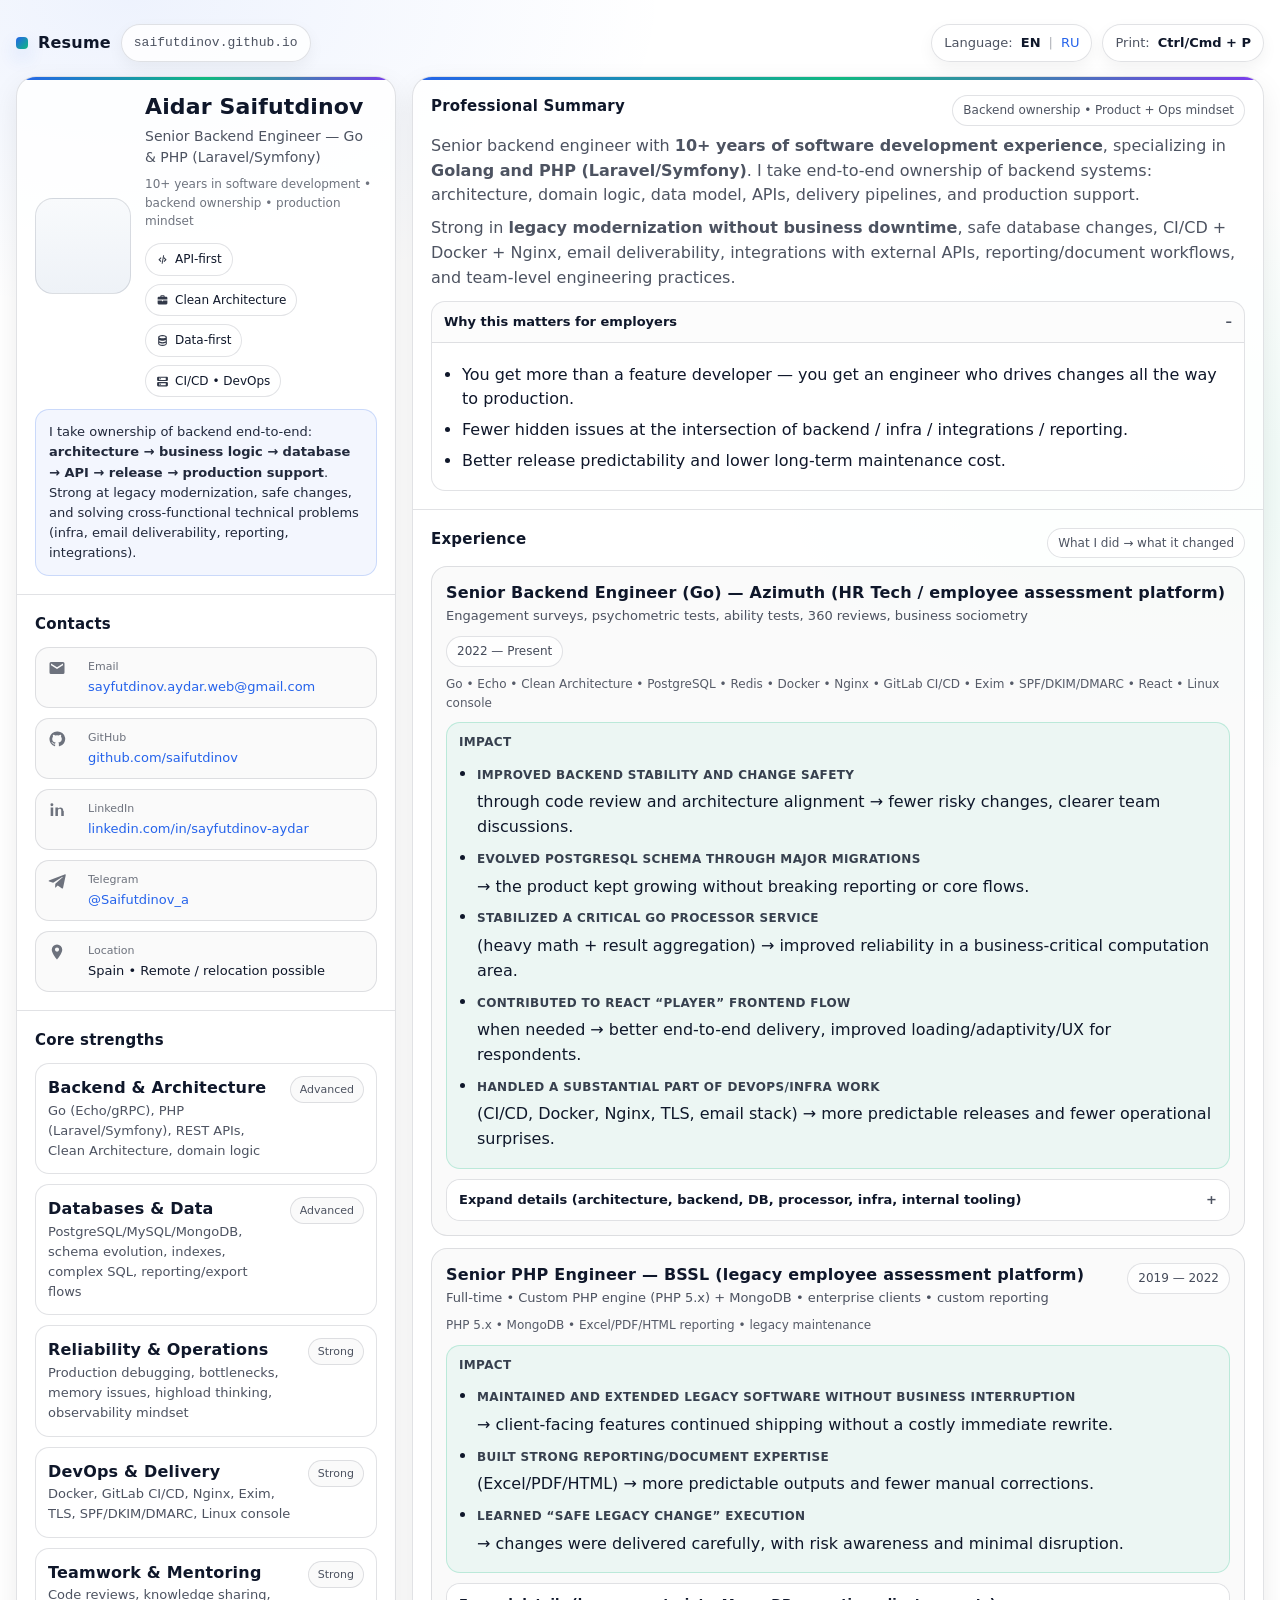
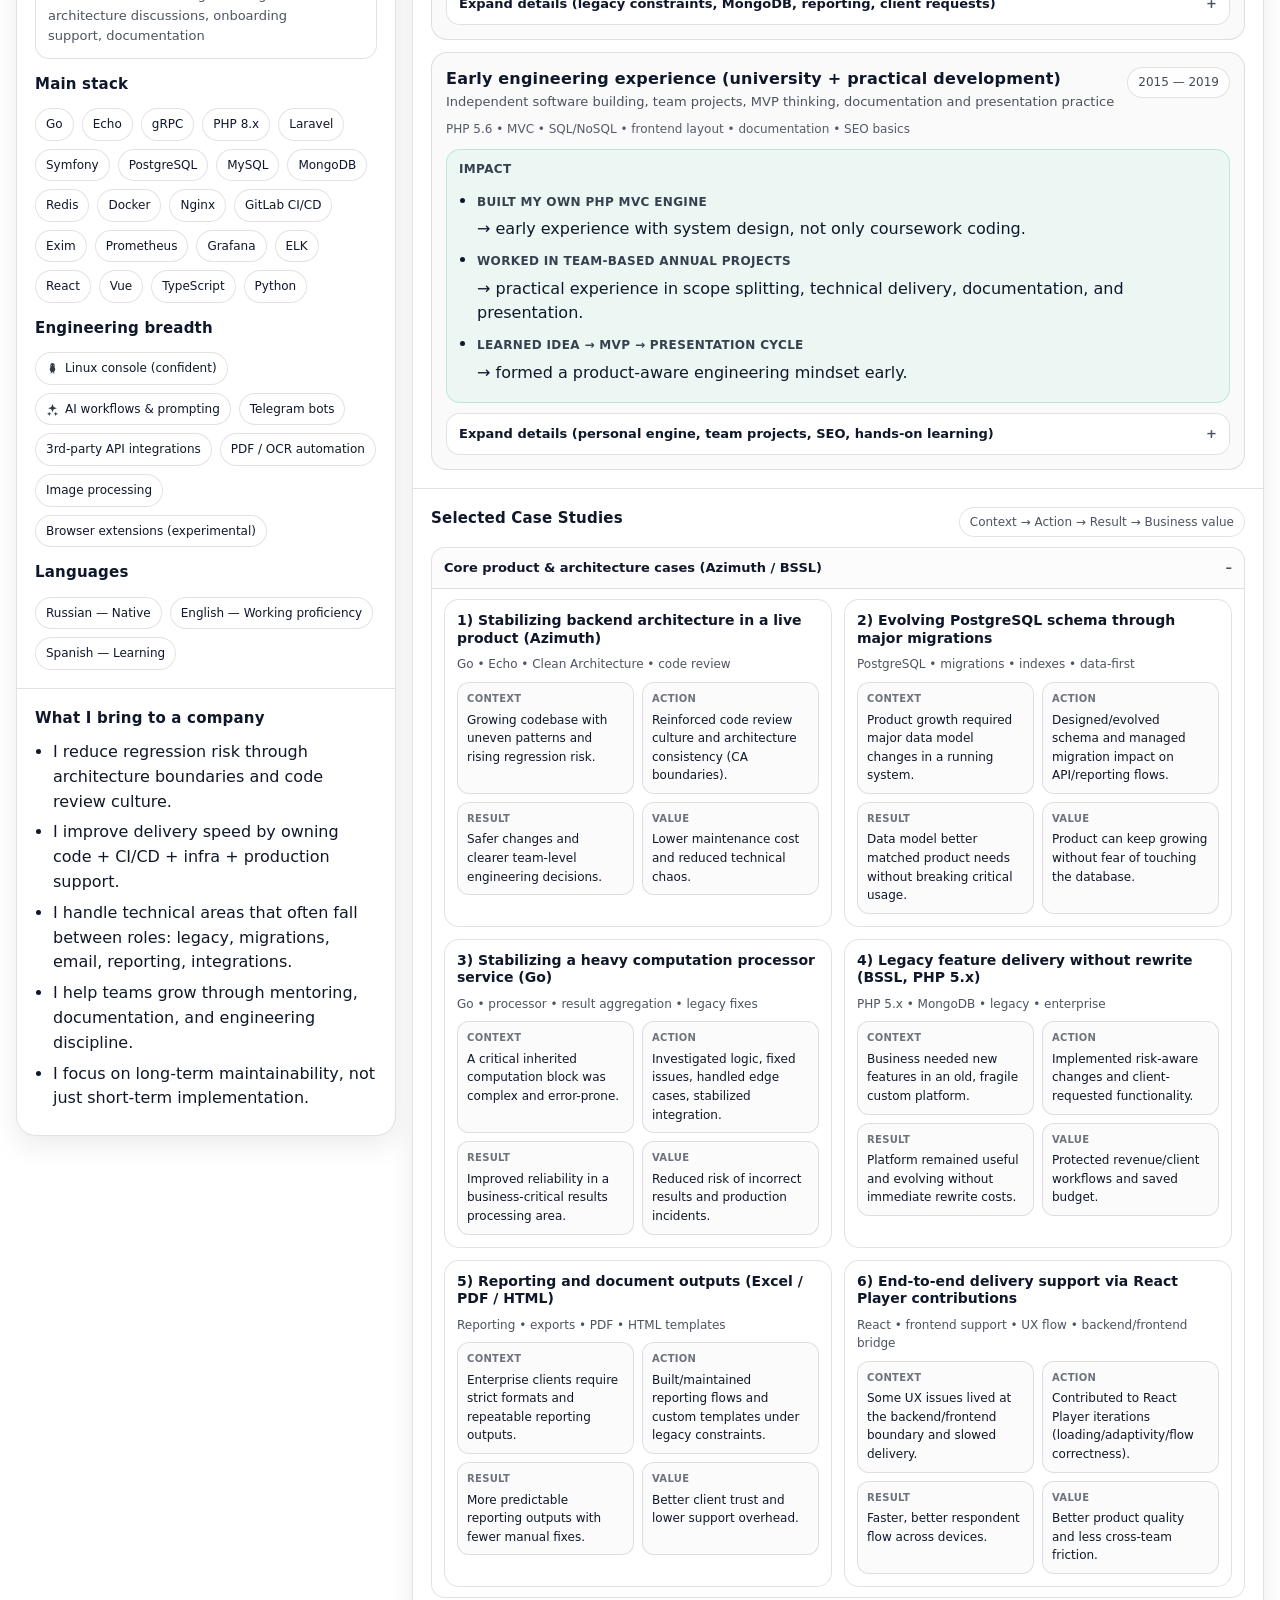
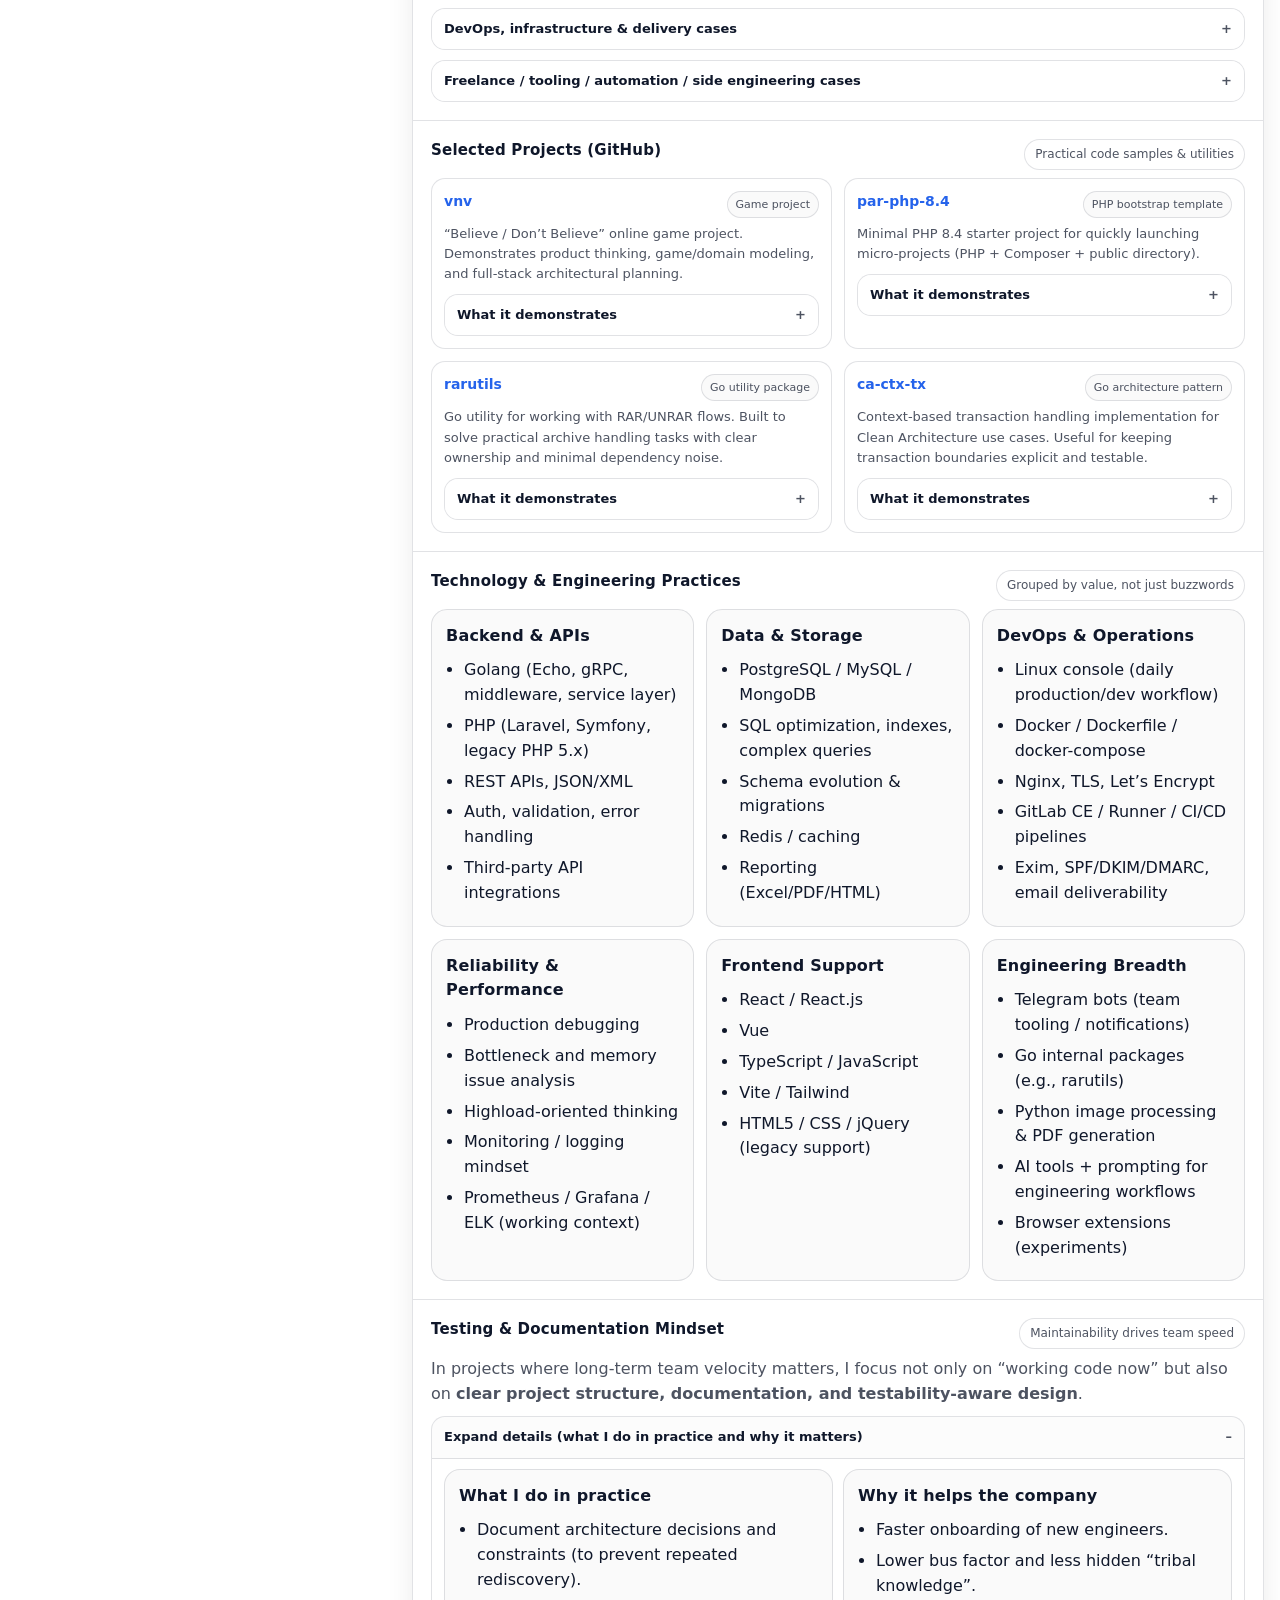
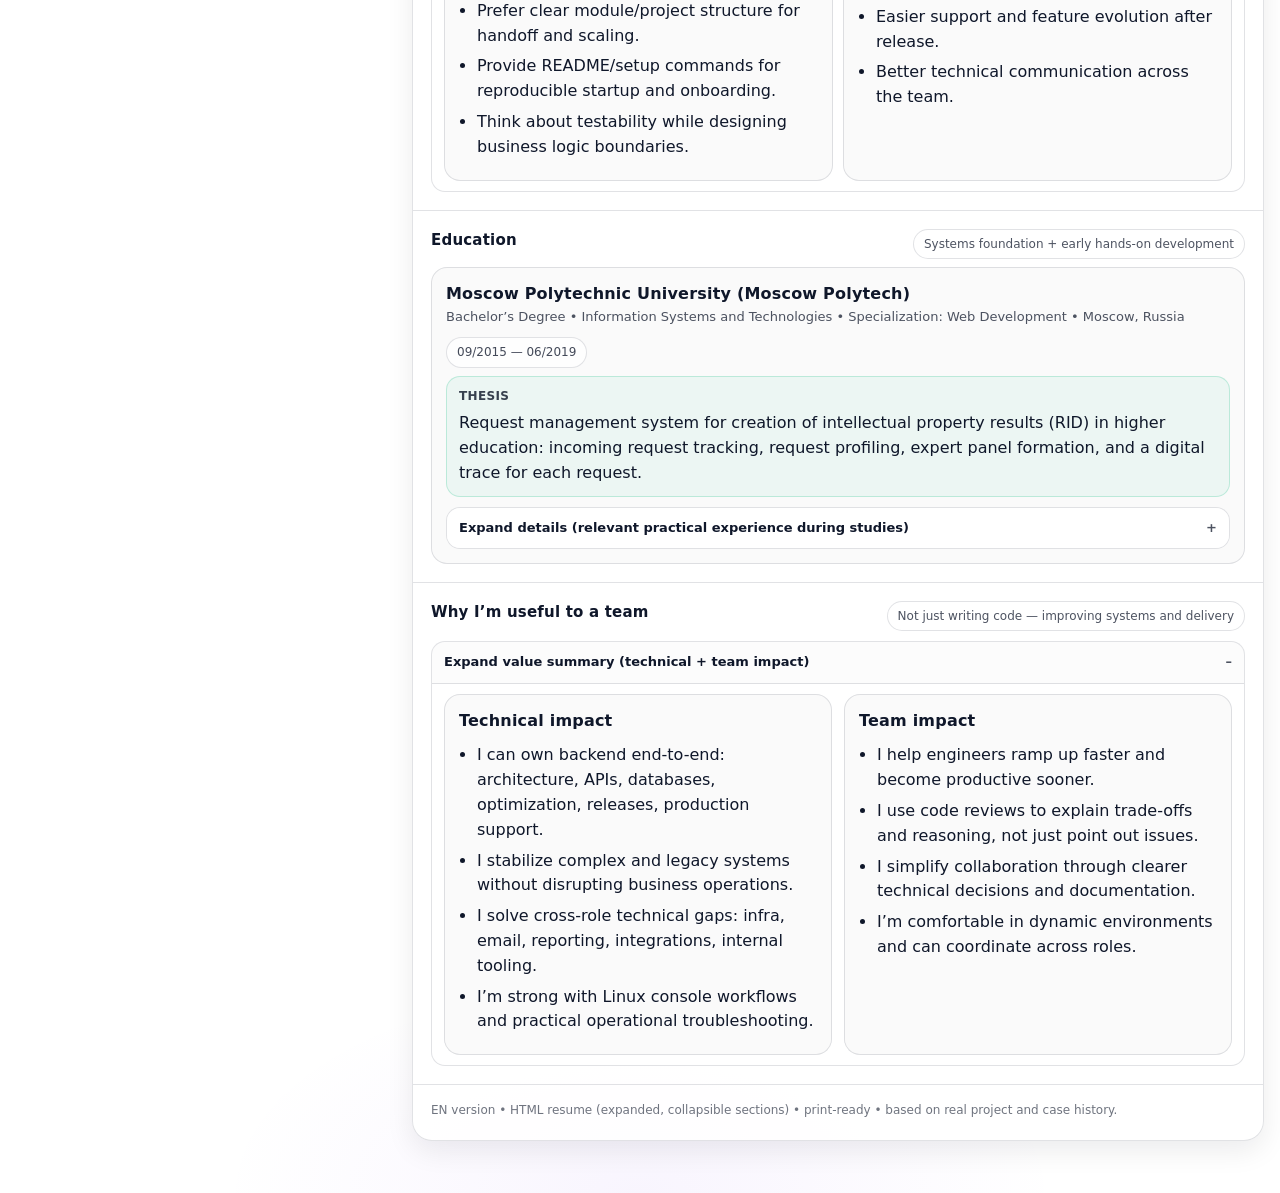
==== commit c7e1e74f: "new version" ====
--- a/index.html
+++ b/index.html
@@ -6,10 +6,9 @@
     <title>Aidar Saifutdinov — Senior Backend Engineer (Go & PHP)</title>
     <meta
       name="description"
-      content="Senior backend engineer (Go, PHP/Laravel). Clean Architecture, PostgreSQL/MySQL, Docker, CI/CD, integrations. Case studies with outcomes and deliverables."
+      content="Senior Backend Engineer (Go, PHP/Laravel) with 10+ years of experience. Architecture, APIs, PostgreSQL, Docker, CI/CD, DevOps, legacy modernization, integrations, reporting, AI-assisted workflows."
     />
 
-    <!-- Canonical -->
     <link rel="canonical" href="https://saifutdinov.github.io/" />
 
     <!-- Open Graph -->
@@ -21,23 +20,18 @@
     />
     <meta
       property="og:description"
-      content="Go (Echo/gRPC), PHP (Laravel/Symfony), Clean Architecture, SQL, Docker, CI/CD. Clear experience + case studies."
+      content="10+ years. Go, PHP/Laravel, PostgreSQL, Docker, CI/CD, DevOps, legacy modernization, integrations, production ownership."
     />
     <meta property="og:url" content="https://saifutdinov.github.io/" />
     <meta property="og:locale" content="en_US" />
     <meta property="og:locale:alternate" content="ru_RU" />
-
     <meta
       property="og:image"
       content="https://saifutdinov.github.io/assets/og/og-en.png"
     />
-    <meta
-      property="og:image:secure_url"
-      content="https://saifutdinov.github.io/assets/og/og-en.png"
-    />
-    <meta property="og:image:type" content="image/png" />
     <meta property="og:image:width" content="1200" />
     <meta property="og:image:height" content="630" />
+    <meta property="og:image:type" content="image/png" />
     <meta
       property="og:image:alt"
       content="Aidar Saifutdinov — Senior Backend Engineer (Go & PHP)"
@@ -51,7 +45,7 @@
     />
     <meta
       name="twitter:description"
-      content="Backend: Go + PHP/Laravel. Clean Architecture, SQL, Docker, CI/CD, integrations and production delivery."
+      content="Backend: Go + PHP/Laravel, PostgreSQL, CI/CD, Docker, DevOps, integrations, production ownership."
     />
     <meta
       name="twitter:image"
@@ -67,17 +61,24 @@
         --muted: rgba(15, 23, 42, 0.74);
         --muted2: rgba(15, 23, 42, 0.6);
         --border: rgba(15, 23, 42, 0.12);
+        --border-strong: rgba(15, 23, 42, 0.18);
         --accent: #2563eb;
         --accent2: #10b981;
-        --shadow: 0 10px 28px rgba(2, 6, 23, 0.1);
+        --accent3: #7c3aed;
+        --soft: #f8fafc;
+        --soft2: #f1f5f9;
+        --shadow: 0 10px 28px rgba(2, 6, 23, 0.08);
+        --shadow-sm: 0 6px 16px rgba(2, 6, 23, 0.05);
+        --radius: 16px;
+        --radius-lg: 20px;
         --mono:
           ui-monospace, SFMono-Regular, Menlo, Monaco, Consolas,
           "Liberation Mono", "Courier New", monospace;
         --sans:
-          ui-sans-serif, system-ui, -apple-system, Segoe UI, Roboto, Ubuntu,
-          Cantarell, "Noto Sans", Arial;
-        --radius: 16px;
-      }
+          Inter, ui-sans-serif, system-ui, -apple-system, Segoe UI, Roboto,
+          Ubuntu, Cantarell, "Noto Sans", Arial;
+      }
+
       * {
         box-sizing: border-box;
       }
@@ -93,21 +94,24 @@
         background:
           radial-gradient(
             900px 520px at 10% 0%,
-            rgba(37, 99, 235, 0.1),
+            rgba(37, 99, 235, 0.08),
             transparent 60%
           ),
           radial-gradient(
-            900px 520px at 90% 10%,
-            rgba(16, 185, 129, 0.08),
-            transparent 55%
+            900px 520px at 92% 8%,
+            rgba(16, 185, 129, 0.07),
+            transparent 58%
           ),
           radial-gradient(
-            900px 520px at 50% 110%,
-            rgba(37, 99, 235, 0.06),
+            700px 360px at 50% 100%,
+            rgba(124, 58, 237, 0.05),
             transparent 60%
           ),
           var(--bg);
-      }
+        -webkit-print-color-adjust: exact;
+        print-color-adjust: exact;
+      }
+
       a {
         color: var(--accent);
         text-decoration: none;
@@ -115,34 +119,41 @@
       a:hover {
         text-decoration: underline;
       }
+
       .wrap {
-        max-width: 1200px;
+        max-width: 1280px;
         margin: 0 auto;
-        padding: 24px 16px 56px;
-      }
+        padding: 24px 16px 52px;
+      }
+
       .topbar {
         display: flex;
         align-items: center;
         justify-content: space-between;
         gap: 12px;
+        flex-wrap: wrap;
         margin-bottom: 14px;
-        flex-wrap: wrap;
       }
       .brand {
         display: flex;
         align-items: center;
-        gap: 12px;
+        gap: 10px;
+        flex-wrap: wrap;
       }
       .brand-mark {
         width: 12px;
         height: 12px;
         border-radius: 4px;
         background: linear-gradient(135deg, var(--accent), var(--accent2));
-        box-shadow: 0 10px 22px rgba(37, 99, 235, 0.15);
+        box-shadow: 0 8px 18px rgba(37, 99, 235, 0.18);
+        flex: 0 0 auto;
       }
       .brand-title {
         font-weight: 850;
         letter-spacing: 0.2px;
+      }
+      .mono {
+        font-family: var(--mono);
       }
       .actions {
         display: flex;
@@ -153,30 +164,29 @@
       .pill {
         display: inline-flex;
         align-items: center;
-        gap: 10px;
+        gap: 8px;
         padding: 8px 12px;
+        border-radius: 999px;
         border: 1px solid var(--border);
-        background: rgba(255, 255, 255, 0.72);
-        border-radius: 999px;
-        box-shadow: var(--shadow);
-        font-size: 14px;
+        background: rgba(255, 255, 255, 0.82);
+        box-shadow: var(--shadow-sm);
         color: var(--muted);
+        font-size: 13px;
       }
       .pill strong {
         color: var(--text);
-        font-weight: 750;
-      }
-      .pill .sep {
+      }
+      .sep {
         opacity: 0.45;
       }
 
       .layout {
         display: grid;
-        grid-template-columns: 360px 1fr;
+        grid-template-columns: 380px 1fr;
         gap: 16px;
         align-items: start;
       }
-      @media (max-width: 980px) {
+      @media (max-width: 1080px) {
         .layout {
           grid-template-columns: 1fr;
         }
@@ -184,19 +194,25 @@
 
       .panel {
         border: 1px solid var(--border);
-        background: rgba(255, 255, 255, 0.78);
-        border-radius: var(--radius);
+        border-radius: var(--radius-lg);
+        background: rgba(255, 255, 255, 0.82);
         box-shadow: var(--shadow);
         overflow: hidden;
         position: relative;
       }
-      .panel:before {
+      .panel::before {
         content: "";
         position: absolute;
         inset: 0 0 auto 0;
         height: 3px;
-        background: linear-gradient(90deg, var(--accent), var(--accent2));
-      }
+        background: linear-gradient(
+          90deg,
+          var(--accent),
+          var(--accent2),
+          var(--accent3)
+        );
+      }
+
       .pad {
         padding: 18px;
       }
@@ -210,12 +226,12 @@
         align-items: center;
       }
       .avatar {
-        width: 92px;
-        height: 92px;
-        border-radius: 16px;
+        width: 96px;
+        height: 96px;
+        border-radius: 18px;
         border: 1px solid var(--border);
-        background: rgba(2, 6, 23, 0.03);
         overflow: hidden;
+        background: linear-gradient(180deg, #f8fafc, #eef2f7);
         display: flex;
         align-items: center;
         justify-content: center;
@@ -230,73 +246,104 @@
         object-fit: cover;
         display: block;
       }
+
       h1 {
         margin: 0;
         font-size: 22px;
-        line-height: 1.15;
-        letter-spacing: 0.2px;
+        line-height: 1.12;
+        letter-spacing: 0.15px;
       }
       .subtitle {
         margin-top: 6px;
         color: var(--muted);
         font-size: 14px;
       }
+      .sub2 {
+        margin-top: 6px;
+        color: var(--muted2);
+        font-size: 12px;
+      }
+
       .chips {
-        margin-top: 12px;
         display: flex;
         flex-wrap: wrap;
         gap: 8px;
+        margin-top: 12px;
       }
       .chip {
+        display: inline-flex;
+        align-items: center;
+        gap: 6px;
+        border: 1px solid var(--border);
+        background: rgba(255, 255, 255, 0.86);
+        border-radius: 999px;
+        padding: 6px 10px;
         font-size: 12px;
-        padding: 6px 10px;
-        border-radius: 999px;
-        border: 1px solid var(--border);
-        background: rgba(255, 255, 255, 0.76);
+        white-space: nowrap;
+      }
+      .chip svg {
+        width: 13px;
+        height: 13px;
+        opacity: 0.85;
+        flex: 0 0 auto;
+      }
+
+      .note {
+        margin-top: 12px;
+        border: 1px solid rgba(37, 99, 235, 0.2);
+        background: rgba(37, 99, 235, 0.055);
         color: rgba(15, 23, 42, 0.92);
-        white-space: nowrap;
-      }
+        border-radius: 14px;
+        padding: 12px 13px;
+        font-size: 13px;
+      }
+
       h2 {
         margin: 0 0 10px;
         font-size: 15px;
         letter-spacing: 0.2px;
       }
-      .muted {
-        color: var(--muted);
-      }
       .small {
         font-size: 13px;
         color: var(--muted);
       }
-      .mono {
-        font-family: var(--mono);
-      }
-
+      .muted {
+        color: var(--muted);
+      }
+      .muted2 {
+        color: var(--muted2);
+      }
+
+      .kv-list {
+        display: flex;
+        flex-direction: column;
+        gap: 10px;
+      }
       .kv {
         display: grid;
-        grid-template-columns: 92px 1fr;
+        grid-template-columns: 30px 1fr;
         gap: 10px;
-        padding: 10px 12px;
+        align-items: start;
         border: 1px solid var(--border);
         border-radius: 14px;
-        background: rgba(2, 6, 23, 0.02);
+        background: rgba(2, 6, 23, 0.018);
+        padding: 10px 12px;
         font-size: 13px;
       }
-      .kv .k {
+      .kv .icon {
+        width: 18px;
+        height: 18px;
         color: var(--muted2);
+        margin-top: 1px;
       }
       .kv .v {
         overflow-wrap: anywhere;
       }
-
-      .note {
-        margin-top: 12px;
-        padding: 12px 14px;
-        border: 1px solid rgba(37, 99, 235, 0.22);
-        background: rgba(37, 99, 235, 0.06);
-        border-radius: 14px;
-        font-size: 13px;
-        color: rgba(15, 23, 42, 0.92);
+      .kv .label {
+        display: block;
+        color: var(--muted2);
+        font-size: 11px;
+        margin-bottom: 2px;
       }
 
       .section {
@@ -304,6 +351,43 @@
       }
       .section + .section {
         border-top: 1px solid var(--border);
+      }
+
+      .headline {
+        display: flex;
+        align-items: flex-start;
+        justify-content: space-between;
+        gap: 8px 12px;
+        flex-wrap: wrap;
+        margin-bottom: 8px;
+      }
+      .headline h2 {
+        margin: 0;
+      }
+      .tagline {
+        border: 1px solid var(--border);
+        background: rgba(255, 255, 255, 0.8);
+        border-radius: 999px;
+        padding: 5px 10px;
+        font-size: 12px;
+        color: var(--muted);
+        white-space: nowrap;
+      }
+
+      .outcomes {
+        margin-top: 10px;
+        border: 1px solid rgba(16, 185, 129, 0.22);
+        background: rgba(16, 185, 129, 0.055);
+        border-radius: 14px;
+        padding: 10px 12px;
+      }
+      .outcomes b {
+        display: block;
+        margin-bottom: 6px;
+        font-size: 12px;
+        text-transform: uppercase;
+        letter-spacing: 0.35px;
+        color: rgba(15, 23, 42, 0.82);
       }
 
       .timeline {
@@ -311,16 +395,18 @@
         flex-direction: column;
         gap: 12px;
       }
+
       .card {
         border: 1px solid var(--border);
-        background: rgba(2, 6, 23, 0.02);
+        background: rgba(2, 6, 23, 0.018);
         border-radius: 16px;
         padding: 14px;
       }
+
       .head {
         display: flex;
+        justify-content: space-between;
         align-items: flex-start;
-        justify-content: space-between;
         gap: 10px 12px;
         flex-wrap: wrap;
         margin-bottom: 8px;
@@ -335,11 +421,11 @@
       }
       .when {
         font-size: 12px;
+        border: 1px solid var(--border);
+        border-radius: 999px;
+        background: rgba(255, 255, 255, 0.82);
         padding: 5px 10px;
-        border-radius: 999px;
-        border: 1px solid var(--border);
-        background: rgba(255, 255, 255, 0.75);
-        color: rgba(15, 23, 42, 0.76);
+        color: rgba(15, 23, 42, 0.78);
         white-space: nowrap;
       }
       .stackline {
@@ -348,127 +434,322 @@
         font-size: 12px;
       }
 
+      ul {
+        margin: 10px 0 0 18px;
+        padding: 0;
+      }
+      li {
+        margin: 6px 0;
+      }
+
       .grid2 {
         display: grid;
         grid-template-columns: 1fr 1fr;
         gap: 12px;
       }
+      .grid3 {
+        display: grid;
+        grid-template-columns: 1fr 1fr 1fr;
+        gap: 12px;
+      }
       @media (max-width: 980px) {
-        .grid2 {
+        .grid2,
+        .grid3 {
           grid-template-columns: 1fr;
         }
       }
 
-      .skill {
+      .skill-card {
+        border: 1px solid var(--border);
+        background: rgba(255, 255, 255, 0.82);
+        border-radius: 14px;
+        padding: 12px;
+        display: flex;
+        justify-content: space-between;
+        align-items: flex-start;
+        gap: 10px;
+      }
+      .lvl {
+        font-size: 11px;
+        border: 1px solid var(--border);
+        border-radius: 999px;
+        padding: 4px 9px;
+        color: var(--muted);
+        white-space: nowrap;
+        background: rgba(2, 6, 23, 0.02);
+      }
+
+      .case {
+        border: 1px solid var(--border);
+        background: rgba(255, 255, 255, 0.72);
+        border-radius: 15px;
+        padding: 12px;
+      }
+      .case h3 {
+        margin: 0 0 8px;
+        font-size: 14px;
+        line-height: 1.25;
+      }
+      .case .case-meta {
+        font-size: 12px;
+        color: var(--muted);
+        margin-bottom: 8px;
+      }
+      .kv4 {
+        display: grid;
+        grid-template-columns: 1fr 1fr;
+        gap: 8px;
+        margin-top: 8px;
+      }
+      @media (max-width: 700px) {
+        .kv4 {
+          grid-template-columns: 1fr;
+        }
+      }
+      .mini {
+        border: 1px solid var(--border);
+        background: rgba(2, 6, 23, 0.015);
+        border-radius: 12px;
+        padding: 8px 9px;
+        font-size: 12px;
+      }
+      .mini b {
+        display: block;
+        margin-bottom: 4px;
+        text-transform: uppercase;
+        letter-spacing: 0.3px;
+        font-size: 10px;
+        color: var(--muted2);
+      }
+
+      /* Collapsible blocks */
+      .fold {
+        border: 1px solid var(--border);
+        background: rgba(255, 255, 255, 0.72);
+        border-radius: 14px;
+        overflow: hidden;
+        margin-top: 10px;
+      }
+      .fold > summary {
+        list-style: none;
+        cursor: pointer;
+        padding: 10px 12px;
+        display: flex;
+        align-items: center;
+        justify-content: space-between;
+        gap: 12px;
+        font-size: 13px;
+        font-weight: 700;
+        color: var(--text);
+        background: rgba(255, 255, 255, 0.78);
+      }
+      .fold > summary::-webkit-details-marker {
+        display: none;
+      }
+      .fold > summary::after {
+        content: "+";
+        font-weight: 800;
+        color: var(--muted);
+        flex: 0 0 auto;
+      }
+      .fold[open] > summary {
+        border-bottom: 1px solid var(--border);
+        background: rgba(2, 6, 23, 0.012);
+      }
+      .fold[open] > summary::after {
+        content: "–";
+      }
+      .fold-body {
+        padding: 10px 12px;
+      }
+      .fold-grid {
+        display: grid;
+        grid-template-columns: 1fr 1fr;
+        gap: 10px;
+      }
+      @media (max-width: 800px) {
+        .fold-grid {
+          grid-template-columns: 1fr;
+        }
+      }
+
+      .project {
+        border: 1px solid var(--border);
+        background: rgba(255, 255, 255, 0.8);
+        border-radius: 14px;
+        padding: 12px;
+      }
+      .project-title {
         display: flex;
         align-items: flex-start;
         justify-content: space-between;
         gap: 10px;
-        padding: 10px 12px;
+        flex-wrap: wrap;
+        margin-bottom: 6px;
+      }
+      .project-title .name {
+        font-weight: 800;
+        font-size: 14px;
+      }
+      .repo-badge {
         border: 1px solid var(--border);
-        border-radius: 14px;
-        background: rgba(255, 255, 255, 0.75);
-      }
-      .lvl {
+        border-radius: 999px;
+        padding: 4px 8px;
+        font-size: 11px;
+        color: var(--muted);
+        background: rgba(2, 6, 23, 0.02);
+        white-space: nowrap;
+      }
+
+      .footer {
+        padding: 16px 18px 20px;
+        color: var(--muted2);
         font-size: 12px;
-        padding: 5px 10px;
-        border-radius: 999px;
-        border: 1px solid var(--border);
-        background: rgba(2, 6, 23, 0.02);
-        color: rgba(15, 23, 42, 0.78);
-        white-space: nowrap;
-      }
-
-      .case-grid {
-        display: grid;
-        grid-template-columns: 1fr 1fr;
-        gap: 10px;
-        margin-top: 10px;
-      }
-      @media (max-width: 980px) {
-        .case-grid {
-          grid-template-columns: 1fr;
-        }
-      }
-      .box {
-        border: 1px solid var(--border);
-        border-radius: 14px;
-        background: rgba(2, 6, 23, 0.02);
-        padding: 10px 12px;
-      }
-      .box b {
-        display: block;
-        margin-bottom: 6px;
-        font-size: 12px;
-        letter-spacing: 0.3px;
-        text-transform: uppercase;
-        color: rgba(15, 23, 42, 0.78);
-      }
-      ul {
-        margin: 10px 0 0 18px;
-        padding: 0;
-      }
-      li {
-        margin: 6px 0;
-      }
-
-      .outcomes {
-        margin-top: 10px;
-        padding: 10px 12px;
-        border: 1px solid rgba(16, 185, 129, 0.22);
-        background: rgba(16, 185, 129, 0.06);
-        border-radius: 14px;
-      }
-      .outcomes b {
-        display: block;
-        font-size: 12px;
-        letter-spacing: 0.3px;
-        text-transform: uppercase;
-        color: rgba(15, 23, 42, 0.78);
-        margin-bottom: 6px;
+        border-top: 1px solid var(--border);
+      }
+
+      .i {
+        width: 16px;
+        height: 16px;
+        display: inline-block;
+        vertical-align: -3px;
+        color: currentColor;
       }
 
       @media print {
         body {
           background: #fff;
         }
+        .wrap {
+          max-width: none;
+          padding: 0;
+        }
         .panel {
           box-shadow: none;
+          background: #fff;
         }
         .pill {
           box-shadow: none;
+          background: #fff;
         }
         a {
           color: #0f172a;
           text-decoration: none;
         }
+        .topbar {
+          margin-bottom: 8px;
+        }
+        .section {
+          padding: 14px;
+        }
+        .card,
+        .case,
+        .project {
+          break-inside: avoid;
+        }
+        details.fold {
+          break-inside: avoid;
+        }
+        details.fold[open] > summary::after {
+          content: "";
+        }
       }
     </style>
   </head>
-
   <body>
+    <!-- SVG sprite -->
+    <svg
+      aria-hidden="true"
+      style="position: absolute; width: 0; height: 0; overflow: hidden"
+    >
+      <symbol id="ic-mail" viewBox="0 0 24 24">
+        <path
+          fill="currentColor"
+          d="M20 4H4a2 2 0 0 0-2 2v12a2 2 0 0 0 2 2h16a2 2 0 0 0 2-2V6a2 2 0 0 0-2-2Zm0 4.2-8 5-8-5V6l8 5 8-5Z"
+        />
+      </symbol>
+      <symbol id="ic-gh" viewBox="0 0 24 24">
+        <path
+          fill="currentColor"
+          d="M12 2A10 10 0 0 0 8.84 21.5c.5.09.68-.22.68-.48v-1.72c-2.78.6-3.37-1.18-3.37-1.18-.46-1.14-1.11-1.44-1.11-1.44-.91-.62.07-.6.07-.6 1 .08 1.53 1.03 1.53 1.03.9 1.53 2.35 1.09 2.92.83.09-.65.35-1.09.63-1.34-2.22-.25-4.56-1.1-4.56-4.94 0-1.09.39-1.98 1.03-2.68-.1-.25-.45-1.28.1-2.67 0 0 .84-.27 2.75 1.02a9.5 9.5 0 0 1 5 0c1.9-1.3 2.75-1.02 2.75-1.02.55 1.39.2 2.42.1 2.67.64.7 1.03 1.59 1.03 2.68 0 3.84-2.34 4.69-4.57 4.94.36.31.68.92.68 1.86v2.76c0 .27.18.58.69.48A10 10 0 0 0 12 2Z"
+        />
+      </symbol>
+      <symbol id="ic-linkedin" viewBox="0 0 24 24">
+        <path
+          fill="currentColor"
+          d="M6.94 8.5H3.56V20h3.38V8.5Zm.22-3.56a1.96 1.96 0 1 0-3.92 0a1.96 1.96 0 0 0 3.92 0ZM20.44 13.28c0-3.24-1.73-4.75-4.03-4.75c-1.86 0-2.69 1.02-3.16 1.74V8.5H9.87V20h3.38v-6.28c0-1.66.31-3.28 2.36-3.28c2.02 0 2.05 1.88 2.05 3.39V20h3.38v-6.72Z"
+        />
+      </symbol>
+      <symbol id="ic-telegram" viewBox="0 0 24 24">
+        <path
+          fill="currentColor"
+          d="M9.78 15.54 9.4 20.9c.54 0 .78-.23 1.06-.5l2.53-2.42 5.24 3.84c.96.53 1.64.25 1.9-.89l3.44-16.1.01-.01c.3-1.4-.5-1.95-1.43-1.6L1.94 11c-1.38.53-1.36 1.3-.24 1.65l5.17 1.61L18.9 6.7c.57-.35 1.09-.16.66.2"
+        />
+      </symbol>
+      <symbol id="ic-pin" viewBox="0 0 24 24">
+        <path
+          fill="currentColor"
+          d="M12 2a7 7 0 0 0-7 7c0 4.98 7 13 7 13s7-8.02 7-13a7 7 0 0 0-7-7Zm0 9.5A2.5 2.5 0 1 1 12 6a2.5 2.5 0 0 1 0 5.5Z"
+        />
+      </symbol>
+      <symbol id="ic-brief" viewBox="0 0 24 24">
+        <path
+          fill="currentColor"
+          d="M10 4h4a2 2 0 0 1 2 2v1h3a2 2 0 0 1 2 2v3H3V9a2 2 0 0 1 2-2h3V6a2 2 0 0 1 2-2Zm4 3V6h-4v1h4Zm7 7v5a2 2 0 0 1-2 2H5a2 2 0 0 1-2-2v-5h8v1h2v-1h8Z"
+        />
+      </symbol>
+      <symbol id="ic-db" viewBox="0 0 24 24">
+        <path
+          fill="currentColor"
+          d="M12 2C7.58 2 4 3.79 4 6v12c0 2.21 3.58 4 8 4s8-1.79 8-4V6c0-2.21-3.58-4-8-4Zm0 2c3.87 0 6 .99 6 2s-2.13 2-6 2-6-.99-6-2 2.13-2 6-2Zm0 16c-3.87 0-6-.99-6-2v-2c1.45 1.02 3.93 1.5 6 1.5s4.55-.48 6-1.5v2c0 1.01-2.13 2-6 2Zm0-5c-3.87 0-6-.99-6-2v-2c1.45 1.02 3.93 1.5 6 1.5s4.55-.48 6-1.5v2c0 1.01-2.13 2-6 2Z"
+        />
+      </symbol>
+      <symbol id="ic-server" viewBox="0 0 24 24">
+        <path
+          fill="currentColor"
+          d="M4 3h16a2 2 0 0 1 2 2v4a2 2 0 0 1-2 2H4a2 2 0 0 1-2-2V5a2 2 0 0 1 2-2Zm2 2v4h12V5H6Zm-2 8h16a2 2 0 0 1 2 2v4a2 2 0 0 1-2 2H4a2 2 0 0 1-2-2v-4a2 2 0 0 1 2-2Zm2 2v4h12v-4H6Zm1 1h2v2H7v-2Zm0-10h2v2H7V6Z"
+        />
+      </symbol>
+      <symbol id="ic-code" viewBox="0 0 24 24">
+        <path
+          fill="currentColor"
+          d="m8.7 16.6-4.3-4.3L8.7 8l1.4 1.4-2.9 2.9 2.9 2.9-1.4 1.4Zm6.6 0-1.4-1.4 2.9-2.9-2.9-2.9L15.3 8l4.3 4.3-4.3 4.3ZM10.4 20l2.8-16h1.8l-2.8 16h-1.8Z"
+        />
+      </symbol>
+      <symbol id="ic-ai" viewBox="0 0 24 24">
+        <path
+          fill="currentColor"
+          d="M12 2 9.8 7.3 4 9.5l5.8 2.2L12 17l2.2-5.3L20 9.5l-5.8-2.2L12 2Zm-6 14 1.2 2.8L10 20l-2.8 1.2L6 24l-1.2-2.8L2 20l2.8-1.2L6 16Zm12 0 1.2 2.8L22 20l-2.8 1.2L18 24l-1.2-2.8L14 20l2.8-1.2L18 16Z"
+        />
+      </symbol>
+      <symbol id="ic-linux" viewBox="0 0 24 24">
+        <path
+          fill="currentColor"
+          d="M12 2c-2.2 0-4 1.8-4 4v2c0 .6.1 1.2.4 1.7-.9.8-1.4 2-1.4 3.3v1c0 1.7.9 3.3 2.3 4.1l-1 2.9H10l.7-2h2.6l.7 2h1.7l-1-2.9A4.98 4.98 0 0 0 17 14v-1c0-1.3-.5-2.5-1.4-3.3.3-.5.4-1.1.4-1.7V6c0-2.2-1.8-4-4-4Zm-1.5 5a.75.75 0 1 1 0-1.5A.75.75 0 0 1 10.5 7Zm3 0a.75.75 0 1 1 0-1.5A.75.75 0 0 1 13.5 7Z"
+        />
+      </symbol>
+    </svg>
+
     <div class="wrap">
       <div class="topbar">
         <div class="brand">
           <div class="brand-mark" aria-hidden="true"></div>
           <div class="brand-title">Resume</div>
-          <div class="pill" style="padding: 6px 10px">
+          <div class="pill">
             <span class="mono">saifutdinov.github.io</span>
           </div>
         </div>
         <div class="actions">
           <div class="pill">
-            <span class="muted">Language:</span> <strong>EN</strong>
-            <span class="sep">|</span> <a href="ru.html">RU</a>
+            Language: <strong>EN</strong> <span class="sep">|</span>
+            <a href="/ru/">RU</a>
           </div>
-          <div class="pill">
-            <span class="muted">Print:</span> <strong>Ctrl/Cmd + P</strong>
-          </div>
+          <div class="pill">Print: <strong>Ctrl/Cmd + P</strong></div>
         </div>
       </div>
 
       <div class="layout">
-        <!-- LEFT -->
+        <!-- LEFT SIDEBAR -->
         <aside class="panel">
           <div class="pad">
             <div class="hero">
@@ -487,20 +768,35 @@
                 <div class="subtitle">
                   Senior Backend Engineer — Go & PHP (Laravel/Symfony)
                 </div>
+                <div class="sub2">
+                  10+ years in software development • backend ownership •
+                  production mindset
+                </div>
                 <div class="chips">
-                  <span class="chip">API-first</span>
-                  <span class="chip">Clean Architecture</span>
-                  <span class="chip">SQL-first thinking</span>
-                  <span class="chip">Docker • CI/CD</span>
+                  <span class="chip"
+                    ><svg><use href="#ic-code" /></svg>API-first</span
+                  >
+                  <span class="chip"
+                    ><svg><use href="#ic-brief" /></svg>Clean Architecture</span
+                  >
+                  <span class="chip"
+                    ><svg><use href="#ic-db" /></svg>Data-first</span
+                  >
+                  <span class="chip"
+                    ><svg><use href="#ic-server" /></svg>CI/CD • DevOps</span
+                  >
                 </div>
               </div>
             </div>
 
             <div class="note">
-              I build and support production backend systems: predictable
-              business logic (transactions/idempotency), integrations,
-              reporting, and full-cycle delivery (CI/CD, Docker, Nginx, mail
-              deliverability).
+              I take ownership of backend end-to-end:
+              <b
+                >architecture → business logic → database → API → release →
+                production support</b
+              >. Strong at legacy modernization, safe changes, and solving
+              cross-functional technical problems (infra, email deliverability,
+              reporting, integrations).
             </div>
           </div>
 
@@ -508,40 +804,58 @@
 
           <div class="pad">
             <h2>Contacts</h2>
-            <div style="display: flex; flex-direction: column; gap: 10px">
+            <div class="kv-list">
               <div class="kv">
-                <div class="k">Email</div>
+                <svg class="icon"><use href="#ic-mail" /></svg>
                 <div class="v">
-                  <a href="mailto:sayfutdinov.aydar.web@gmail.com"
+                  <span class="label">Email</span
+                  ><a href="mailto:sayfutdinov.aydar.web@gmail.com"
                     >sayfutdinov.aydar.web@gmail.com</a
                   >
                 </div>
               </div>
               <div class="kv">
-                <div class="k">GitHub</div>
+                <svg class="icon"><use href="#ic-gh" /></svg>
                 <div class="v">
-                  <a href="https://github.com/Saifutdinov"
-                    >github.com/Saifutdinov</a
+                  <span class="label">GitHub</span
+                  ><a
+                    href="https://github.com/saifutdinov"
+                    target="_blank"
+                    rel="noopener"
+                    >github.com/saifutdinov</a
                   >
                 </div>
               </div>
               <div class="kv">
-                <div class="k">LinkedIn</div>
+                <svg class="icon"><use href="#ic-linkedin" /></svg>
                 <div class="v">
-                  <a href="https://www.linkedin.com/in/sayfutdinov-aydar"
+                  <span class="label">LinkedIn</span
+                  ><a
+                    href="https://www.linkedin.com/in/sayfutdinov-aydar"
+                    target="_blank"
+                    rel="noopener"
                     >linkedin.com/in/sayfutdinov-aydar</a
                   >
                 </div>
               </div>
               <div class="kv">
-                <div class="k">Telegram</div>
+                <svg class="icon"><use href="#ic-telegram" /></svg>
                 <div class="v">
-                  <a href="https://t.me/Saifutdinov_a">@Saifutdinov_a</a>
+                  <span class="label">Telegram</span
+                  ><a
+                    href="https://t.me/Saifutdinov_a"
+                    target="_blank"
+                    rel="noopener"
+                    >@Saifutdinov_a</a
+                  >
                 </div>
               </div>
               <div class="kv">
-                <div class="k">Location</div>
-                <div class="v">Spain • Remote / relocation possible</div>
+                <svg class="icon"><use href="#ic-pin" /></svg>
+                <div class="v">
+                  <span class="label">Location</span>Spain • Remote / relocation
+                  possible
+                </div>
               </div>
             </div>
           </div>
@@ -549,51 +863,61 @@
           <div class="divider"></div>
 
           <div class="pad">
-            <h2>Skills summary</h2>
+            <h2>Core strengths</h2>
             <div style="display: flex; flex-direction: column; gap: 10px">
-              <div class="skill">
+              <div class="skill-card">
                 <div>
-                  <div class="title">Backend</div>
+                  <div class="title">Backend & Architecture</div>
                   <div class="small">
-                    Go (Echo/gRPC), PHP (Laravel/Symfony), API design, error
-                    handling, concurrency
+                    Go (Echo/gRPC), PHP (Laravel/Symfony), REST APIs, Clean
+                    Architecture, domain logic
                   </div>
                 </div>
                 <div class="lvl">Advanced</div>
               </div>
-              <div class="skill">
+              <div class="skill-card">
                 <div>
-                  <div class="title">Databases</div>
+                  <div class="title">Databases & Data</div>
                   <div class="small">
-                    PostgreSQL/MySQL (schema, indexes, migrations), MongoDB
-                    (legacy)
+                    PostgreSQL/MySQL/MongoDB, schema evolution, indexes, complex
+                    SQL, reporting/export flows
                   </div>
                 </div>
                 <div class="lvl">Advanced</div>
               </div>
-              <div class="skill">
+              <div class="skill-card">
                 <div>
-                  <div class="title">Delivery & Ops</div>
+                  <div class="title">Reliability & Operations</div>
                   <div class="small">
-                    Docker/Compose, GitLab CI/CD, Nginx, TLS (Let’s Encrypt),
-                    SMTP/Exim, SPF/DKIM/DMARC
+                    Production debugging, bottlenecks, memory issues, highload
+                    thinking, observability mindset
                   </div>
                 </div>
                 <div class="lvl">Strong</div>
               </div>
-              <div class="skill">
+              <div class="skill-card">
                 <div>
-                  <div class="title">Frontend (support)</div>
+                  <div class="title">DevOps & Delivery</div>
                   <div class="small">
-                    React/Vue + TypeScript, Tailwind, Vite; only when needed to
-                    ship end-to-end
-                  </div>
-                </div>
-                <div class="lvl">Working</div>
+                    Docker, GitLab CI/CD, Nginx, Exim, TLS, SPF/DKIM/DMARC,
+                    Linux console
+                  </div>
+                </div>
+                <div class="lvl">Strong</div>
+              </div>
+              <div class="skill-card">
+                <div>
+                  <div class="title">Teamwork & Mentoring</div>
+                  <div class="small">
+                    Code reviews, knowledge sharing, architecture discussions,
+                    onboarding support, documentation
+                  </div>
+                </div>
+                <div class="lvl">Strong</div>
               </div>
             </div>
 
-            <h2 style="margin-top: 14px">Core stack</h2>
+            <h2 style="margin-top: 14px">Main stack</h2>
             <div class="chips">
               <span class="chip">Go</span>
               <span class="chip">Echo</span>
@@ -603,441 +927,1359 @@
               <span class="chip">Symfony</span>
               <span class="chip">PostgreSQL</span>
               <span class="chip">MySQL</span>
+              <span class="chip">MongoDB</span>
               <span class="chip">Redis</span>
               <span class="chip">Docker</span>
               <span class="chip">Nginx</span>
-              <span class="chip">GitLab CI</span>
-              <span class="chip">SMTP/Exim</span>
-              <span class="chip">Elasticsearch</span>
+              <span class="chip">GitLab CI/CD</span>
+              <span class="chip">Exim</span>
+              <span class="chip">Prometheus</span>
+              <span class="chip">Grafana</span>
+              <span class="chip">ELK</span>
+              <span class="chip">React</span>
+              <span class="chip">Vue</span>
+              <span class="chip">TypeScript</span>
+              <span class="chip">Python</span>
+            </div>
+
+            <h2 style="margin-top: 14px">Engineering breadth</h2>
+            <div class="chips">
+              <span class="chip"
+                ><svg><use href="#ic-linux" /></svg>Linux console
+                (confident)</span
+              >
+              <span class="chip"
+                ><svg><use href="#ic-ai" /></svg>AI workflows & prompting</span
+              >
+              <span class="chip">Telegram bots</span>
+              <span class="chip">3rd-party API integrations</span>
+              <span class="chip">PDF / OCR automation</span>
+              <span class="chip">Image processing</span>
+              <span class="chip">Browser extensions (experimental)</span>
             </div>
 
             <h2 style="margin-top: 14px">Languages</h2>
             <div class="chips">
-              <span class="chip">Russian — native</span>
-              <span class="chip">English — working proficiency</span>
-              <span class="chip">Spanish — learning</span>
+              <span class="chip">Russian — Native</span>
+              <span class="chip">English — Working proficiency</span>
+              <span class="chip">Spanish — Learning</span>
             </div>
           </div>
+
+          <div class="divider"></div>
+
+          <div class="pad">
+            <h2>What I bring to a company</h2>
+            <ul>
+              <li>
+                I reduce regression risk through architecture boundaries and
+                code review culture.
+              </li>
+              <li>
+                I improve delivery speed by owning code + CI/CD + infra +
+                production support.
+              </li>
+              <li>
+                I handle technical areas that often fall between roles: legacy,
+                migrations, email, reporting, integrations.
+              </li>
+              <li>
+                I help teams grow through mentoring, documentation, and
+                engineering discipline.
+              </li>
+              <li>
+                I focus on long-term maintainability, not just short-term
+                implementation.
+              </li>
+            </ul>
+          </div>
         </aside>
 
-        <!-- RIGHT -->
+        <!-- MAIN CONTENT -->
         <main class="panel">
           <section class="section">
-            <h2>Executive summary</h2>
+            <div class="headline">
+              <h2>Professional Summary</h2>
+              <div class="tagline">
+                Backend ownership • Product + Ops mindset
+              </div>
+            </div>
+
             <div class="muted">
-              Senior backend engineer with production experience in Go and PHP.
-              I’m effective in legacy-heavy environments: stabilize, structure,
-              and deliver features without breaking existing flows. Strong at
-              data modeling, safe migrations, integrations, and “production
-              delivery” work (CI/CD, Docker, Nginx, deliverability).
+              Senior backend engineer with
+              <b>10+ years of software development experience</b>, specializing
+              in <b>Golang and PHP (Laravel/Symfony)</b>. I take end-to-end
+              ownership of backend systems: architecture, domain logic, data
+              model, APIs, delivery pipelines, and production support.
             </div>
-            <div class="outcomes">
-              <b>Value I bring</b>
-              <ul>
-                <li>
-                  Predictable systems: clear architecture boundaries, safer
-                  changes, fewer regressions.
-                </li>
-                <li>
-                  Data-first thinking: schema design, indexes, migrations, and
-                  reporting stability.
-                </li>
-                <li>
-                  Delivery ownership: repeatable builds, CI/CD pipelines,
-                  operational hygiene.
-                </li>
-              </ul>
+            <div class="muted" style="margin-top: 8px">
+              Strong in <b>legacy modernization without business downtime</b>,
+              safe database changes, CI/CD + Docker + Nginx, email
+              deliverability, integrations with external APIs,
+              reporting/document workflows, and team-level engineering
+              practices.
             </div>
+
+            <details class="fold" open>
+              <summary>Why this matters for employers</summary>
+              <div class="fold-body">
+                <ul>
+                  <li>
+                    You get more than a feature developer — you get an engineer
+                    who drives changes all the way to production.
+                  </li>
+                  <li>
+                    Fewer hidden issues at the intersection of backend / infra /
+                    integrations / reporting.
+                  </li>
+                  <li>
+                    Better release predictability and lower long-term
+                    maintenance cost.
+                  </li>
+                </ul>
+              </div>
+            </details>
           </section>
 
           <section class="section">
-            <h2>Experience</h2>
+            <div class="headline">
+              <h2>Experience</h2>
+              <div class="tagline">What I did → what it changed</div>
+            </div>
+
             <div class="timeline">
               <!-- Azimuth -->
               <div class="card">
                 <div class="head">
                   <div>
                     <div class="title">
-                      Senior Backend Engineer (Go) — Azimuth (Employee
-                      Assessment Platform)
+                      Senior Backend Engineer (Go) — Azimuth (HR Tech / employee
+                      assessment platform)
                     </div>
                     <div class="meta">
-                      Engagement surveys, psychological/ability tests, 360°
-                      feedback, business sociometry
+                      Engagement surveys, psychometric tests, ability tests, 360
+                      reviews, business sociometry
                     </div>
                   </div>
                   <div class="when">2022 — Present</div>
                 </div>
                 <div class="stackline">
                   Go • Echo • Clean Architecture • PostgreSQL • Redis • Docker •
-                  Nginx • GitLab CI/CD • Exim • SPF/DKIM/DMARC • Let’s Encrypt •
-                  React (Player)
+                  Nginx • GitLab CI/CD • Exim • SPF/DKIM/DMARC • React • Linux
+                  console
                 </div>
 
                 <div class="outcomes">
-                  <b>Key outcomes</b>
+                  <b>Impact</b>
                   <ul>
                     <li>
-                      Stabilized inherited code and reduced change risk by
-                      enforcing code review and architecture boundaries.
+                      <b>Improved backend stability and change safety</b>
+                      through code review and architecture alignment → fewer
+                      risky changes, clearer team discussions.
                     </li>
                     <li>
-                      Delivered multiple schema evolution stages with safe
-                      migrations and fewer production surprises.
+                      <b>Evolved PostgreSQL schema through major migrations</b>
+                      → the product kept growing without breaking reporting or
+                      core flows.
                     </li>
                     <li>
-                      Improved reliability of heavy calculation pipelines
-                      (processor) by fixing inherited complex logic.
+                      <b>Stabilized a critical Go processor service</b> (heavy
+                      math + result aggregation) → improved reliability in a
+                      business-critical computation area.
                     </li>
                     <li>
-                      <span class="muted"
-                        >[Add metrics if you want: e.g., “reduced incident rate
-                        by X%”, “migrated N tables”, “p95 latency improved from
-                        A to B”]</span
-                      >
+                      <b>Contributed to React “Player” frontend flow</b> when
+                      needed → better end-to-end delivery, improved
+                      loading/adaptivity/UX for respondents.
+                    </li>
+                    <li>
+                      <b>Handled a substantial part of DevOps/infra work</b>
+                      (CI/CD, Docker, Nginx, TLS, email stack) → more
+                      predictable releases and fewer operational surprises.
                     </li>
                   </ul>
                 </div>
 
-                <ul>
-                  <li>
-                    <b>Architecture:</b> aligned backend around Clean
-                    Architecture (Delivery/Usecase/Repository); moved business
-                    logic into usecases and kept transport/storage concerns
-                    isolated.
-                  </li>
-                  <li>
-                    <b>API & domain logic:</b> implemented flows for collecting,
-                    preparing, storing, and serving questionnaire data; designed
-                    predictable error paths.
-                  </li>
-                  <li>
-                    <b>PostgreSQL:</b> designed and evolved schema; led multiple
-                    major migration stages using incremental patterns (add →
-                    backfill → switch → cleanup), and improved query/index
-                    strategy.
-                  </li>
-                  <li>
-                    <b>Processor (Go):</b> maintained heavy computations / final
-                    result aggregation; delivered substantial fixes & stability
-                    improvements in inherited modules.
-                  </li>
-                  <li>
-                    <b>Frontend support:</b> contributed to React “Player” to
-                    ship end-to-end (question flow correctness, responsive UX,
-                    stable contracts with backend).
-                  </li>
-                  <li>
-                    <b>Ops:</b> Docker builds, GitLab pipelines/runners, Nginx
-                    configuration/logging, TLS automation, email deliverability
-                    setup (SPF/DKIM/DMARC).
-                  </li>
-                </ul>
-              </div>
-
-              <!-- BSSL legacy -->
+                <details class="fold">
+                  <summary>
+                    Expand details (architecture, backend, DB, processor, infra,
+                    internal tooling)
+                  </summary>
+                  <div class="fold-body">
+                    <ul>
+                      <li>
+                        <b>Backend (Go / Echo):</b> designed and maintained
+                        business logic for collecting, preparing, storing and
+                        serving data for surveys/tests.
+                      </li>
+                      <li>
+                        <b>Architecture:</b> supported and reinforced Clean
+                        Architecture boundaries (Delivery / Usecase /
+                        Repository), keeping domain logic in use cases.
+                      </li>
+                      <li>
+                        <b>PostgreSQL:</b> schema design/evolution, migrations,
+                        indexing, and stability of reporting-related data flows.
+                      </li>
+                      <li>
+                        <b>Processor service:</b> fixed and stabilized a large
+                        inherited Go computation block (heavy calculations +
+                        final aggregations), including edge cases.
+                      </li>
+                      <li>
+                        <b>Frontend support:</b> contributed to React “Player”
+                        and lightweight SSR results pages to close end-to-end
+                        product scenarios.
+                      </li>
+                      <li>
+                        <b>Ops/Delivery:</b> GitLab CE / runners / pipelines,
+                        Docker, Nginx, Let’s Encrypt, Exim, DNS, SPF/DKIM/DMARC,
+                        Redis.
+                      </li>
+                      <li>
+                        <b>Internal tooling:</b> Telegram bots for deploy/error
+                        notifications and separate bot flows for team/service
+                        utilities.
+                      </li>
+                      <li>
+                        <b>Go package engineering:</b> built internal Go
+                        utilities/packages (including <b>rarutils</b>) for
+                        project-specific needs with minimal dependency overhead.
+                      </li>
+                    </ul>
+                  </div>
+                </details>
+              </div>
+
+              <!-- BSSL -->
               <div class="card">
                 <div class="head">
                   <div>
                     <div class="title">
-                      Senior PHP Engineer — Legacy Assessment System (BSSL)
+                      Senior PHP Engineer — BSSL (legacy employee assessment
+                      platform)
                     </div>
                     <div class="meta">
-                      Ongoing maintenance & feature delivery (part-time
-                      alongside main role)
-                    </div>
-                  </div>
-                  <div class="when">2019 — Present</div>
+                      Full-time • Custom PHP engine (PHP 5.x) + MongoDB •
+                      enterprise clients • custom reporting
+                    </div>
+                  </div>
+                  <div class="when">2019 — 2022</div>
                 </div>
                 <div class="stackline">
-                  PHP 5.x (legacy) • MongoDB • Reporting (Excel/PDF/HTML)
+                  PHP 5.x • MongoDB • Excel/PDF/HTML reporting • legacy
+                  maintenance
                 </div>
 
                 <div class="outcomes">
-                  <b>Key outcomes</b>
+                  <b>Impact</b>
                   <ul>
                     <li>
-                      Delivered client-requested features without breaking
-                      legacy flows (risk-aware development).
+                      <b
+                        >Maintained and extended legacy software without
+                        business interruption</b
+                      >
+                      → client-facing features continued shipping without a
+                      costly immediate rewrite.
                     </li>
                     <li>
-                      Improved reporting stability: Excel exports, PDF
-                      generation, HTML templates.
+                      <b>Built strong reporting/document expertise</b>
+                      (Excel/PDF/HTML) → more predictable outputs and fewer
+                      manual corrections.
                     </li>
                     <li>
-                      <span class="muted"
-                        >[Optional metric: “generated N report variants”,
-                        “reduced manual report work by X hours/week”]</span
-                      >
+                      <b>Learned “safe legacy change” execution</b> → changes
+                      were delivered carefully, with risk awareness and minimal
+                      disruption.
                     </li>
                   </ul>
                 </div>
 
-                <ul>
-                  <li>
-                    Maintained a long-lived singleton-style system; implemented
-                    changes carefully to avoid regressions.
-                  </li>
-                  <li>
-                    Worked with MongoDB data models and enterprise reporting
-                    requirements.
-                  </li>
-                  <li>
-                    Produced many exports (Excel) and documents (PDF), refined
-                    templates and formatting consistency.
-                  </li>
-                </ul>
-              </div>
-
-              <!-- Freelance -->
+                <details class="fold">
+                  <summary>
+                    Expand details (legacy constraints, MongoDB, reporting,
+                    client requests)
+                  </summary>
+                  <div class="fold-body">
+                    <ul>
+                      <li>
+                        Implemented new features requested by enterprise clients
+                        inside a legacy custom PHP system.
+                      </li>
+                      <li>
+                        Worked with MongoDB-based models and non-standard client
+                        requirements around data collection and presentation.
+                      </li>
+                      <li>
+                        Handled a high volume of document/reporting tasks: Excel
+                        exports, PDF generation, HTML report templates.
+                      </li>
+                      <li>
+                        Grew from a developer into a systems-oriented engineer:
+                        code + data + business requirements + change risk
+                        awareness.
+                      </li>
+                    </ul>
+                  </div>
+                </details>
+              </div>
+
+              <!-- University / early practical experience -->
               <div class="card">
                 <div class="head">
                   <div>
                     <div class="title">
-                      Freelance — Backend / Full-Stack (Go + PHP)
+                      Early engineering experience (university + practical
+                      development)
                     </div>
                     <div class="meta">
-                      Selected shipped cases (API-first, Dockerized delivery,
-                      minimal dependencies)
-                    </div>
-                  </div>
-                  <div class="when">2023 — Present</div>
+                      Independent software building, team projects, MVP
+                      thinking, documentation and presentation practice
+                    </div>
+                  </div>
+                  <div class="when">2015 — 2019</div>
                 </div>
                 <div class="stackline">
-                  Laravel • Go (Echo) • PostgreSQL/MySQL • Docker • CI/CD •
-                  Vue/React/TypeScript
+                  PHP 5.6 • MVC • SQL/NoSQL • frontend layout • documentation •
+                  SEO basics
                 </div>
 
                 <div class="outcomes">
-                  <b>How I work in freelance</b>
+                  <b>Impact</b>
                   <ul>
                     <li>
-                      Ship fast, but keep architecture and data model
-                      predictable for future growth.
+                      <b>Built my own PHP MVC engine</b> → early experience with
+                      system design, not only coursework coding.
                     </li>
                     <li>
-                      Prefer “standard library / framework built-ins” instead of
-                      heavy dependencies.
+                      <b>Worked in team-based annual projects</b> → practical
+                      experience in scope splitting, technical delivery,
+                      documentation, and presentation.
                     </li>
                     <li>
-                      Deliver reproducible setup: Docker + clear run commands +
-                      README.
+                      <b>Learned idea → MVP → presentation cycle</b> → formed a
+                      product-aware engineering mindset early.
                     </li>
                   </ul>
                 </div>
 
-                <div class="grid2" style="margin-top: 12px">
-                  <div class="card" style="margin: 0">
-                    <div class="title">
-                      Case 1: Laravel API template — auth, filters, uploads (no
-                      extra libs)
-                    </div>
-                    <div class="small">
-                      Auth via cookies/tokens • Eloquent query filters • file
-                      uploads via trait/enums • SMTP sending
-                    </div>
+                <details class="fold">
+                  <summary>
+                    Expand details (personal engine, team projects, SEO,
+                    hands-on learning)
+                  </summary>
+                  <div class="fold-body">
                     <ul>
                       <li>
-                        <b>Problem:</b> build an API that is easy to extend and
-                        search, without JSON hacks or heavy packages.
-                      </li>
-                      <li>
-                        <b>Shipped:</b> auth flow, validation, filter layer for
-                        queries, file storage conventions, image serving
-                        endpoint.
-                      </li>
-                      <li>
-                        <b>Outcome:</b> API became predictable for frontend;
-                        faster onboarding for new features.
-                        <span class="muted"
-                          >[Add metric: “delivered in N days”, “reduced
-                          endpoints duplication by X%”]</span
-                        >
+                        Developed a custom PHP 5.6 engine with MVC-style
+                        architecture and different storage approaches for
+                        different tasks.
+                      </li>
+                      <li>
+                        Built frontend/layout for diploma project and coursework
+                        submissions.
+                      </li>
+                      <li>
+                        Participated in annual team projects (backend / frontend
+                        / mobile + documentation + final defense).
+                      </li>
+                      <li>
+                        Completed project promotion / SEO coursework as part of
+                        the university program.
                       </li>
                     </ul>
                   </div>
-
-                  <div class="card" style="margin: 0">
-                    <div class="title">
-                      Case 2: Perfex PDF module — block-based editing + real
-                      preview
-                    </div>
-                    <div class="small">
-                      Many notes/blocks • JSON block schema • generator-friendly
-                      styles • maintainable JS structure
-                    </div>
-                    <ul>
-                      <li>
-                        <b>Problem:</b> support many annotations like a PDF
-                        editor and still render reliably in a generator.
-                      </li>
-                      <li>
-                        <b>Shipped:</b> structured block types + config schema,
-                        modular JS organization, preview filled with real
-                        project/customer data.
-                      </li>
-                      <li>
-                        <b>Outcome:</b> scalable UI architecture: adding new
-                        block types doesn’t break existing ones.
-                        <span class="muted"
-                          >[Add metric: “supported N block types”, “handled N
-                          notes per page”]</span
-                        >
-                      </li>
-                    </ul>
-                  </div>
-
-                  <div class="card" style="margin: 0">
-                    <div class="title">
-                      Case 3: OCR docx → docx — strict page ordering for
-                      printing
-                    </div>
-                    <div class="small">
-                      90+ pages • per-page artifacts • clean runs • final merge
-                      1:1
-                    </div>
-                    <ul>
-                      <li>
-                        <b>Problem:</b> extract text from images inside Word
-                        pages while preserving exact page count and order.
-                      </li>
-                      <li>
-                        <b>Shipped:</b> per-page outputs (docx/txt), cleaned
-                        workspace each run, final merged document, consistent
-                        formatting.
-                      </li>
-                      <li>
-                        <b>Outcome:</b> predictable deliverable for printing and
-                        review.
-                        <span class="muted"
-                          >[Add metric: “processed N pages”, “time saved vs
-                          manual copy”]</span
-                        >
-                      </li>
-                    </ul>
-                  </div>
-
-                  <div class="card" style="margin: 0">
-                    <div class="title">
-                      Additional: Go WebSocket patterns + Steam/Dota
-                      integrations planning
-                    </div>
-                    <div class="small">
-                      Global WS notifier pattern • usecase integration •
-                      lobby/matchmaking constraints
-                    </div>
-                    <ul>
-                      <li>
-                        <b>Focus:</b> designing reliable notification flow and
-                        state transitions for real-time products.
-                      </li>
-                      <li>
-                        <b>Outcome:</b> clear architecture for WS events and
-                        domain rules.
-                        <span class="muted">[Add metric if applicable]</span>
-                      </li>
-                    </ul>
-                  </div>
-                </div>
+                </details>
               </div>
             </div>
           </section>
 
           <section class="section">
-            <h2>Case studies (short format)</h2>
-
-            <div class="timeline">
-              <div class="card">
-                <div class="head">
-                  <div>
-                    <div class="title">
-                      Azimuth: Architecture stabilization under live product
-                      constraints
-                    </div>
-                    <div class="meta">
-                      Clean Architecture • code review • safe refactors
-                    </div>
-                  </div>
-                  <div class="when">Delivered</div>
-                </div>
-                <div class="case-grid">
-                  <div class="box">
-                    <b>Problem</b> Fast-growing product on inherited code:
-                    changes became risky and hard to review.
-                  </div>
-                  <div class="box">
-                    <b>Constraints</b> No rewrite; production releases continue;
-                    mixed team seniority.
-                  </div>
-                  <div class="box">
-                    <b>Solution</b> Enforced code review, split layers, moved
-                    domain logic into usecases, standardized error handling.
-                  </div>
-                  <div class="box">
-                    <b>Result</b> Safer releases, clearer ownership of code,
-                    easier onboarding. <span class="muted">[Add metric]</span>
-                  </div>
-                </div>
-              </div>
-
-              <div class="card">
-                <div class="head">
-                  <div>
-                    <div class="title">
-                      Delivery: CI/CD, Docker, Nginx, TLS & email deliverability
-                    </div>
-                    <div class="meta">
-                      GitLab runners • repeatable builds • SPF/DKIM/DMARC
-                    </div>
-                  </div>
-                  <div class="when">Operational</div>
-                </div>
-                <div class="case-grid">
-                  <div class="box">
-                    <b>Problem</b> “It works locally” is not enough: deployment
-                    and mail delivery issues can kill a product.
-                  </div>
-                  <div class="box">
-                    <b>Constraints</b> Multiple services, environments, and
-                    reliability expectations.
-                  </div>
-                  <div class="box">
-                    <b>Solution</b> Dockerized builds, pipeline hygiene, Nginx
-                    configs/logging, Let’s Encrypt automation, deliverability
-                    setup.
-                  </div>
-                  <div class="box">
-                    <b>Result</b> More predictable releases and fewer delivery
-                    incidents. <span class="muted">[Add metric]</span>
-                  </div>
-                </div>
+            <div class="headline">
+              <h2>Selected Case Studies</h2>
+              <div class="tagline">
+                Context → Action → Result → Business value
+              </div>
+            </div>
+
+            <details class="fold" open>
+              <summary>
+                Core product & architecture cases (Azimuth / BSSL)
+              </summary>
+              <div class="fold-body">
+                <div class="grid2">
+                  <article class="case">
+                    <h3>
+                      1) Stabilizing backend architecture in a live product
+                      (Azimuth)
+                    </h3>
+                    <div class="case-meta">
+                      Go • Echo • Clean Architecture • code review
+                    </div>
+                    <div class="kv4">
+                      <div class="mini">
+                        <b>Context</b> Growing codebase with uneven patterns and
+                        rising regression risk.
+                      </div>
+                      <div class="mini">
+                        <b>Action</b> Reinforced code review culture and
+                        architecture consistency (CA boundaries).
+                      </div>
+                      <div class="mini">
+                        <b>Result</b> Safer changes and clearer team-level
+                        engineering decisions.
+                      </div>
+                      <div class="mini">
+                        <b>Value</b> Lower maintenance cost and reduced
+                        technical chaos.
+                      </div>
+                    </div>
+                  </article>
+
+                  <article class="case">
+                    <h3>
+                      2) Evolving PostgreSQL schema through major migrations
+                    </h3>
+                    <div class="case-meta">
+                      PostgreSQL • migrations • indexes • data-first
+                    </div>
+                    <div class="kv4">
+                      <div class="mini">
+                        <b>Context</b> Product growth required major data model
+                        changes in a running system.
+                      </div>
+                      <div class="mini">
+                        <b>Action</b> Designed/evolved schema and managed
+                        migration impact on API/reporting flows.
+                      </div>
+                      <div class="mini">
+                        <b>Result</b> Data model better matched product needs
+                        without breaking critical usage.
+                      </div>
+                      <div class="mini">
+                        <b>Value</b> Product can keep growing without fear of
+                        touching the database.
+                      </div>
+                    </div>
+                  </article>
+
+                  <article class="case">
+                    <h3>
+                      3) Stabilizing a heavy computation processor service (Go)
+                    </h3>
+                    <div class="case-meta">
+                      Go • processor • result aggregation • legacy fixes
+                    </div>
+                    <div class="kv4">
+                      <div class="mini">
+                        <b>Context</b> A critical inherited computation block
+                        was complex and error-prone.
+                      </div>
+                      <div class="mini">
+                        <b>Action</b> Investigated logic, fixed issues, handled
+                        edge cases, stabilized integration.
+                      </div>
+                      <div class="mini">
+                        <b>Result</b> Improved reliability in a
+                        business-critical results processing area.
+                      </div>
+                      <div class="mini">
+                        <b>Value</b> Reduced risk of incorrect results and
+                        production incidents.
+                      </div>
+                    </div>
+                  </article>
+
+                  <article class="case">
+                    <h3>
+                      4) Legacy feature delivery without rewrite (BSSL, PHP 5.x)
+                    </h3>
+                    <div class="case-meta">
+                      PHP 5.x • MongoDB • legacy • enterprise
+                    </div>
+                    <div class="kv4">
+                      <div class="mini">
+                        <b>Context</b> Business needed new features in an old,
+                        fragile custom platform.
+                      </div>
+                      <div class="mini">
+                        <b>Action</b> Implemented risk-aware changes and
+                        client-requested functionality.
+                      </div>
+                      <div class="mini">
+                        <b>Result</b> Platform remained useful and evolving
+                        without immediate rewrite costs.
+                      </div>
+                      <div class="mini">
+                        <b>Value</b> Protected revenue/client workflows and
+                        saved budget.
+                      </div>
+                    </div>
+                  </article>
+
+                  <article class="case">
+                    <h3>
+                      5) Reporting and document outputs (Excel / PDF / HTML)
+                    </h3>
+                    <div class="case-meta">
+                      Reporting • exports • PDF • HTML templates
+                    </div>
+                    <div class="kv4">
+                      <div class="mini">
+                        <b>Context</b> Enterprise clients require strict formats
+                        and repeatable reporting outputs.
+                      </div>
+                      <div class="mini">
+                        <b>Action</b> Built/maintained reporting flows and
+                        custom templates under legacy constraints.
+                      </div>
+                      <div class="mini">
+                        <b>Result</b> More predictable reporting outputs with
+                        fewer manual fixes.
+                      </div>
+                      <div class="mini">
+                        <b>Value</b> Better client trust and lower support
+                        overhead.
+                      </div>
+                    </div>
+                  </article>
+
+                  <article class="case">
+                    <h3>
+                      6) End-to-end delivery support via React Player
+                      contributions
+                    </h3>
+                    <div class="case-meta">
+                      React • frontend support • UX flow • backend/frontend
+                      bridge
+                    </div>
+                    <div class="kv4">
+                      <div class="mini">
+                        <b>Context</b> Some UX issues lived at the
+                        backend/frontend boundary and slowed delivery.
+                      </div>
+                      <div class="mini">
+                        <b>Action</b> Contributed to React Player iterations
+                        (loading/adaptivity/flow correctness).
+                      </div>
+                      <div class="mini">
+                        <b>Result</b> Faster, better respondent flow across
+                        devices.
+                      </div>
+                      <div class="mini">
+                        <b>Value</b> Better product quality and less cross-team
+                        friction.
+                      </div>
+                    </div>
+                  </article>
+                </div>
+              </div>
+            </details>
+
+            <details class="fold">
+              <summary>DevOps, infrastructure & delivery cases</summary>
+              <div class="fold-body">
+                <div class="grid2">
+                  <article class="case">
+                    <h3>
+                      7) “One-person orchestra” DevOps ownership in a product
+                      team
+                    </h3>
+                    <div class="case-meta">
+                      GitLab CI/CD • Docker • Nginx • TLS • Redis
+                    </div>
+                    <div class="kv4">
+                      <div class="mini">
+                        <b>Context</b> Backend value depends on reproducible
+                        delivery and stable operations.
+                      </div>
+                      <div class="mini">
+                        <b>Action</b> Built/maintained pipelines, containers,
+                        Nginx configs, TLS automation, operational setup.
+                      </div>
+                      <div class="mini">
+                        <b>Result</b> More repeatable deployments and fewer
+                        release-time surprises.
+                      </div>
+                      <div class="mini">
+                        <b>Value</b> Faster feature delivery and lower
+                        operational risk.
+                      </div>
+                    </div>
+                  </article>
+
+                  <article class="case">
+                    <h3>
+                      8) Email deliverability improvement (Exim +
+                      SPF/DKIM/DMARC)
+                    </h3>
+                    <div class="case-meta">
+                      Exim • DNS • anti-spam • email reliability
+                    </div>
+                    <div class="kv4">
+                      <div class="mini">
+                        <b>Context</b> Product notifications and invitations are
+                        business-critical and must not land in spam.
+                      </div>
+                      <div class="mini">
+                        <b>Action</b> Configured Exim + DNS records + email
+                        signatures and deliverability checks.
+                      </div>
+                      <div class="mini">
+                        <b>Result</b> Improved email delivery quality and
+                        operational confidence.
+                      </div>
+                      <div class="mini">
+                        <b>Value</b> More reliable user/client communication and
+                        fewer missed notifications.
+                      </div>
+                    </div>
+                  </article>
+
+                  <article class="case">
+                    <h3>
+                      9) Dockerized environments and repeatable startup
+                      workflows
+                    </h3>
+                    <div class="case-meta">
+                      Dockerfiles • docker-compose • Makefile • team
+                      productivity
+                    </div>
+                    <div class="kv4">
+                      <div class="mini">
+                        <b>Context</b> Inconsistent local environments slow
+                        teams down and complicate onboarding.
+                      </div>
+                      <div class="mini">
+                        <b>Action</b> Standardized containerized setups and
+                        repeatable run/ops flows.
+                      </div>
+                      <div class="mini">
+                        <b>Result</b> Easier local startup and fewer “works on
+                        my machine” issues.
+                      </div>
+                      <div class="mini">
+                        <b>Value</b> Faster onboarding and more predictable
+                        development process.
+                      </div>
+                    </div>
+                  </article>
+
+                  <article class="case">
+                    <h3>
+                      10) Linux console-driven operational troubleshooting
+                    </h3>
+                    <div class="case-meta">
+                      Linux CLI • logs • services • production support
+                    </div>
+                    <div class="kv4">
+                      <div class="mini">
+                        <b>Context</b> Production/debugging work often requires
+                        fast CLI-based diagnosis and action.
+                      </div>
+                      <div class="mini">
+                        <b>Action</b> Daily Linux console work: logs, service
+                        configs, deploy/debug routines, infra checks.
+                      </div>
+                      <div class="mini">
+                        <b>Result</b> Faster root-cause analysis and practical
+                        production support.
+                      </div>
+                      <div class="mini">
+                        <b>Value</b> Reduced downtime and quicker recovery in
+                        real-world scenarios.
+                      </div>
+                    </div>
+                  </article>
+                </div>
+              </div>
+            </details>
+
+            <details class="fold">
+              <summary>
+                Freelance / tooling / automation / side engineering cases
+              </summary>
+              <div class="fold-body">
+                <div class="grid2">
+                  <article class="case">
+                    <h3>
+                      11) Go utility package: rarutils (RAR/UNRAR workflows)
+                    </h3>
+                    <div class="case-meta">
+                      Go packages • internal tooling • low-dependency approach
+                    </div>
+                    <div class="kv4">
+                      <div class="mini">
+                        <b>Context</b> Product/team-specific tasks are not
+                        always well-served by generic external packages.
+                      </div>
+                      <div class="mini">
+                        <b>Action</b> Built Go utility package(s), including
+                        <b>rarutils</b>, for practical archive workflows.
+                      </div>
+                      <div class="mini">
+                        <b>Result</b> More controlled implementation aligned
+                        with project needs.
+                      </div>
+                      <div class="mini">
+                        <b>Value</b> Lower dependency risk and easier long-term
+                        ownership.
+                      </div>
+                    </div>
+                  </article>
+
+                  <article class="case">
+                    <h3>
+                      12) Telegram bots for internal notifications and team
+                      utilities
+                    </h3>
+                    <div class="case-meta">
+                      Telegram bots • deploy/error notifications • team tooling
+                    </div>
+                    <div class="kv4">
+                      <div class="mini">
+                        <b>Context</b> Teams need quick feedback loops for
+                        deploys/errors and service-level events.
+                      </div>
+                      <div class="mini">
+                        <b>Action</b> Built bots for deploy/error notifications
+                        and separate utility/testing bot flows.
+                      </div>
+                      <div class="mini">
+                        <b>Result</b> Faster feedback and better visibility into
+                        technical events.
+                      </div>
+                      <div class="mini">
+                        <b>Value</b> Improved reaction time and smoother team
+                        coordination.
+                      </div>
+                    </div>
+                  </article>
+
+                  <article class="case">
+                    <h3>
+                      13) Laravel API template: auth + filters + uploads + SMTP
+                    </h3>
+                    <div class="case-meta">
+                      Laravel • Eloquent • traits/enums • API design
+                    </div>
+                    <div class="kv4">
+                      <div class="mini">
+                        <b>Context</b> Needed a clean API foundation that scales
+                        without day-one technical debt.
+                      </div>
+                      <div class="mini">
+                        <b>Action</b> Designed auth, validation, filters, upload
+                        trait/enums, image endpoint, SMTP setup.
+                      </div>
+                      <div class="mini">
+                        <b>Result</b> Stable API contract and a maintainable
+                        foundation for future features.
+                      </div>
+                      <div class="mini">
+                        <b>Value</b> Faster iteration and easier
+                        handoff/support.
+                      </div>
+                    </div>
+                  </article>
+
+                  <article class="case">
+                    <h3>
+                      14) Perfex PDF module: block editor + preview → generate
+                      flow
+                    </h3>
+                    <div class="case-meta">
+                      JS modules • JSON block types • PDF workflow design
+                    </div>
+                    <div class="kv4">
+                      <div class="mini">
+                        <b>Context</b> Complex document blocks caused
+                        maintenance pain and unreliable PDF generation.
+                      </div>
+                      <div class="mini">
+                        <b>Action</b> Introduced structured block types, modular
+                        JS, and a cleaner preview→generate pipeline.
+                      </div>
+                      <div class="mini">
+                        <b>Result</b> Safer feature additions and more
+                        predictable final PDFs.
+                      </div>
+                      <div class="mini">
+                        <b>Value</b> Lower bug rate and cheaper document feature
+                        development.
+                      </div>
+                    </div>
+                  </article>
+
+                  <article class="case">
+                    <h3>15) OCR docx → docx with strict page mapping (1:1)</h3>
+                    <div class="case-meta">
+                      OCR workflow • large docs • page preservation •
+                      print-ready output
+                    </div>
+                    <div class="kv4">
+                      <div class="mini">
+                        <b>Context</b> Need editable output while preserving
+                        page order/count for printing and verification.
+                      </div>
+                      <div class="mini">
+                        <b>Action</b> Designed per-page artifacts, cleanup
+                        routines, and a page-consistent merge workflow.
+                      </div>
+                      <div class="mini">
+                        <b>Result</b> Predictable output for large OCR-heavy
+                        document conversions.
+                      </div>
+                      <div class="mini">
+                        <b>Value</b> Saves post-processing time and reduces
+                        formatting/page mismatch risk.
+                      </div>
+                    </div>
+                  </article>
+
+                  <article class="case">
+                    <h3>
+                      16) Python image processing: photo → diamond mosaic + PDF
+                      generation
+                    </h3>
+                    <div class="case-meta">
+                      Python • image processing • printable PDF artifacts •
+                      freelance
+                    </div>
+                    <div class="kv4">
+                      <div class="mini">
+                        <b>Context</b> Needed a practical pipeline for turning
+                        photos into printable diamond mosaic layouts.
+                      </div>
+                      <div class="mini">
+                        <b>Action</b> Built image processing + color
+                        mapping/prep + PDF generation workflow.
+                      </div>
+                      <div class="mini">
+                        <b>Result</b> Working printable mosaic-generation
+                        pipeline.
+                      </div>
+                      <div class="mini">
+                        <b>Value</b> Demonstrates engineering breadth across
+                        graphics, automation, and document outputs.
+                      </div>
+                    </div>
+                  </article>
+
+                  <article class="case">
+                    <h3>
+                      17) Third-party API integrations across freelance /
+                      product work
+                    </h3>
+                    <div class="case-meta">
+                      External APIs • contracts • failure handling •
+                      maintainability
+                    </div>
+                    <div class="kv4">
+                      <div class="mini">
+                        <b>Context</b> External systems are inconsistent and can
+                        break product expectations.
+                      </div>
+                      <div class="mini">
+                        <b>Action</b> Built integrations with clear contract
+                        handling, error paths, and supportability in mind.
+                      </div>
+                      <div class="mini">
+                        <b>Result</b> More predictable integration behavior in
+                        production.
+                      </div>
+                      <div class="mini">
+                        <b>Value</b> Faster external service rollout and fewer
+                        integration incidents.
+                      </div>
+                    </div>
+                  </article>
+
+                  <article class="case">
+                    <h3>18) AI-assisted engineering workflows & prompting</h3>
+                    <div class="case-meta">
+                      AI tools • prompting • analysis • docs/prototyping
+                      acceleration
+                    </div>
+                    <div class="kv4">
+                      <div class="mini">
+                        <b>Context</b> Complex tasks require quick structuring,
+                        research, and draft solution generation.
+                      </div>
+                      <div class="mini">
+                        <b>Action</b> Use multiple AI tools and strong prompting
+                        to accelerate analysis, documentation, and prototyping.
+                      </div>
+                      <div class="mini">
+                        <b>Result</b> Faster iteration while retaining
+                        engineering judgment and control.
+                      </div>
+                      <div class="mini">
+                        <b>Value</b> Higher personal/team productivity without
+                        sacrificing quality ownership.
+                      </div>
+                    </div>
+                  </article>
+
+                  <article class="case">
+                    <h3>
+                      19) Python trading automation experiment (pump.fun /
+                      Solana)
+                    </h3>
+                    <div class="case-meta">
+                      Python • automation • APIs/network • experimental domain
+                    </div>
+                    <div class="kv4">
+                      <div class="mini">
+                        <b>Context</b> Exploration of automation in a
+                        fast-moving trading ecosystem.
+                      </div>
+                      <div class="mini">
+                        <b>Action</b> Built an experimental Python program for
+                        platform/network interactions.
+                      </div>
+                      <div class="mini">
+                        <b>Result</b> Hands-on practice with automation and
+                        unfamiliar domain constraints.
+                      </div>
+                      <div class="mini">
+                        <b>Value</b> Proves adaptability and fast learning in
+                        new technical domains.
+                      </div>
+                    </div>
+                  </article>
+
+                  <article class="case">
+                    <h3>
+                      20) Testing & documentation mindset in practical delivery
+                    </h3>
+                    <div class="case-meta">
+                      Maintainability • handoff • docs • testability thinking
+                    </div>
+                    <div class="kv4">
+                      <div class="mini">
+                        <b>Context</b> Solutions are hard to scale/support
+                        without documentation and testability awareness.
+                      </div>
+                      <div class="mini">
+                        <b>Action</b> Emphasized clear project structure,
+                        README/setup docs, and testability-aware design
+                        boundaries.
+                      </div>
+                      <div class="mini">
+                        <b>Result</b> Better handoff, easier onboarding, clearer
+                        engineering communication.
+                      </div>
+                      <div class="mini">
+                        <b>Value</b> Lower bus factor and stronger long-term
+                        maintainability.
+                      </div>
+                    </div>
+                  </article>
+                </div>
+              </div>
+            </details>
+          </section>
+
+          <section class="section">
+            <div class="headline">
+              <h2>Selected Projects (GitHub)</h2>
+              <div class="tagline">Practical code samples & utilities</div>
+            </div>
+
+            <div class="grid2">
+              <div class="project">
+                <div class="project-title">
+                  <div class="name">
+                    <a
+                      href="https://github.com/saifutdinov/vnv"
+                      target="_blank"
+                      rel="noopener"
+                      >vnv</a
+                    >
+                  </div>
+                  <div class="repo-badge">Game project</div>
+                </div>
+                <div class="small">
+                  “Believe / Don’t Believe” online game project. Demonstrates
+                  product thinking, game/domain modeling, and full-stack
+                  architectural planning.
+                </div>
+                <details class="fold">
+                  <summary>What it demonstrates</summary>
+                  <div class="fold-body">
+                    <ul>
+                      <li>Domain rules design and gameplay state thinking.</li>
+                      <li>
+                        Backend/frontend coordination and feature decomposition.
+                      </li>
+                      <li>Project structuring for iterative delivery.</li>
+                    </ul>
+                  </div>
+                </details>
+              </div>
+
+              <div class="project">
+                <div class="project-title">
+                  <div class="name">
+                    <a
+                      href="https://github.com/saifutdinov/par-php-8.4"
+                      target="_blank"
+                      rel="noopener"
+                      >par-php-8.4</a
+                    >
+                  </div>
+                  <div class="repo-badge">PHP bootstrap template</div>
+                </div>
+                <div class="small">
+                  Minimal PHP 8.4 starter project for quickly launching
+                  micro-projects (PHP + Composer + public directory).
+                </div>
+                <details class="fold">
+                  <summary>What it demonstrates</summary>
+                  <div class="fold-body">
+                    <ul>
+                      <li>
+                        Practical developer experience and fast project
+                        bootstrapping.
+                      </li>
+                      <li>Minimalist, low-overhead setup approach.</li>
+                      <li>Reusable foundation for small services/tools.</li>
+                    </ul>
+                  </div>
+                </details>
+              </div>
+
+              <div class="project">
+                <div class="project-title">
+                  <div class="name">
+                    <a
+                      href="https://github.com/saifutdinov/rarutils"
+                      target="_blank"
+                      rel="noopener"
+                      >rarutils</a
+                    >
+                  </div>
+                  <div class="repo-badge">Go utility package</div>
+                </div>
+                <div class="small">
+                  Go utility for working with RAR/UNRAR flows. Built to solve
+                  practical archive handling tasks with clear ownership and
+                  minimal dependency noise.
+                </div>
+                <details class="fold">
+                  <summary>What it demonstrates</summary>
+                  <div class="fold-body">
+                    <ul>
+                      <li>
+                        Writing your own Go packages for real project needs.
+                      </li>
+                      <li>
+                        Tooling mindset and pragmatic utility engineering.
+                      </li>
+                      <li>
+                        Preference for maintainable, controlled solutions.
+                      </li>
+                    </ul>
+                  </div>
+                </details>
+              </div>
+
+              <div class="project">
+                <div class="project-title">
+                  <div class="name">
+                    <a
+                      href="https://github.com/saifutdinov/ca-ctx-tx"
+                      target="_blank"
+                      rel="noopener"
+                      >ca-ctx-tx</a
+                    >
+                  </div>
+                  <div class="repo-badge">Go architecture pattern</div>
+                </div>
+                <div class="small">
+                  Context-based transaction handling implementation for Clean
+                  Architecture use cases. Useful for keeping transaction
+                  boundaries explicit and testable.
+                </div>
+                <details class="fold">
+                  <summary>What it demonstrates</summary>
+                  <div class="fold-body">
+                    <ul>
+                      <li>
+                        Clean Architecture-oriented transaction orchestration.
+                      </li>
+                      <li>Backend design thinking beyond basic CRUD.</li>
+                      <li>
+                        Reusability and engineering communication through code.
+                      </li>
+                    </ul>
+                  </div>
+                </details>
               </div>
             </div>
           </section>
 
           <section class="section">
-            <h2>Education</h2>
-            <div class="card">
+            <div class="headline">
+              <h2>Technology & Engineering Practices</h2>
+              <div class="tagline">Grouped by value, not just buzzwords</div>
+            </div>
+
+            <div class="grid3">
+              <div class="card" style="margin: 0">
+                <div class="title">Backend & APIs</div>
+                <ul>
+                  <li>Golang (Echo, gRPC, middleware, service layer)</li>
+                  <li>PHP (Laravel, Symfony, legacy PHP 5.x)</li>
+                  <li>REST APIs, JSON/XML</li>
+                  <li>Auth, validation, error handling</li>
+                  <li>Third-party API integrations</li>
+                </ul>
+              </div>
+
+              <div class="card" style="margin: 0">
+                <div class="title">Data & Storage</div>
+                <ul>
+                  <li>PostgreSQL / MySQL / MongoDB</li>
+                  <li>SQL optimization, indexes, complex queries</li>
+                  <li>Schema evolution & migrations</li>
+                  <li>Redis / caching</li>
+                  <li>Reporting (Excel/PDF/HTML)</li>
+                </ul>
+              </div>
+
+              <div class="card" style="margin: 0">
+                <div class="title">DevOps & Operations</div>
+                <ul>
+                  <li>Linux console (daily production/dev workflow)</li>
+                  <li>Docker / Dockerfile / docker-compose</li>
+                  <li>Nginx, TLS, Let’s Encrypt</li>
+                  <li>GitLab CE / Runner / CI/CD pipelines</li>
+                  <li>Exim, SPF/DKIM/DMARC, email deliverability</li>
+                </ul>
+              </div>
+
+              <div class="card" style="margin: 0">
+                <div class="title">Reliability & Performance</div>
+                <ul>
+                  <li>Production debugging</li>
+                  <li>Bottleneck and memory issue analysis</li>
+                  <li>Highload-oriented thinking</li>
+                  <li>Monitoring / logging mindset</li>
+                  <li>Prometheus / Grafana / ELK (working context)</li>
+                </ul>
+              </div>
+
+              <div class="card" style="margin: 0">
+                <div class="title">Frontend Support</div>
+                <ul>
+                  <li>React / React.js</li>
+                  <li>Vue</li>
+                  <li>TypeScript / JavaScript</li>
+                  <li>Vite / Tailwind</li>
+                  <li>HTML5 / CSS / jQuery (legacy support)</li>
+                </ul>
+              </div>
+
+              <div class="card" style="margin: 0">
+                <div class="title">Engineering Breadth</div>
+                <ul>
+                  <li>Telegram bots (team tooling / notifications)</li>
+                  <li>Go internal packages (e.g., rarutils)</li>
+                  <li>Python image processing & PDF generation</li>
+                  <li>AI tools + prompting for engineering workflows</li>
+                  <li>Browser extensions (experiments)</li>
+                </ul>
+              </div>
+            </div>
+          </section>
+
+          <section class="section">
+            <div class="headline">
+              <h2>Testing & Documentation Mindset</h2>
+              <div class="tagline">Maintainability drives team speed</div>
+            </div>
+
+            <div class="muted">
+              In projects where long-term team velocity matters, I focus not
+              only on “working code now” but also on
+              <b
+                >clear project structure, documentation, and testability-aware
+                design</b
+              >.
+            </div>
+
+            <details class="fold" open>
+              <summary>
+                Expand details (what I do in practice and why it matters)
+              </summary>
+              <div class="fold-body">
+                <div class="fold-grid">
+                  <div class="card" style="margin: 0">
+                    <div class="title">What I do in practice</div>
+                    <ul>
+                      <li>
+                        Document architecture decisions and constraints (to
+                        prevent repeated rediscovery).
+                      </li>
+                      <li>
+                        Prefer clear module/project structure for handoff and
+                        scaling.
+                      </li>
+                      <li>
+                        Provide README/setup commands for reproducible startup
+                        and onboarding.
+                      </li>
+                      <li>
+                        Think about testability while designing business logic
+                        boundaries.
+                      </li>
+                    </ul>
+                  </div>
+                  <div class="card" style="margin: 0">
+                    <div class="title">Why it helps the company</div>
+                    <ul>
+                      <li>Faster onboarding of new engineers.</li>
+                      <li>
+                        Lower bus factor and less hidden “tribal knowledge”.
+                      </li>
+                      <li>
+                        Easier support and feature evolution after release.
+                      </li>
+                      <li>Better technical communication across the team.</li>
+                    </ul>
+                  </div>
+                </div>
+              </div>
+            </details>
+          </section>
+
+          <section class="section">
+            <div class="headline">
+              <h2>Education</h2>
+              <div class="tagline">
+                Systems foundation + early hands-on development
+              </div>
+            </div>
+
+            <div class="card" style="margin: 0">
               <div class="head">
                 <div>
                   <div class="title">
-                    Moscow Polytechnic University (Mospolytech)
+                    Moscow Polytechnic University (Moscow Polytech)
                   </div>
                   <div class="meta">
-                    Information Systems and Technologies • Web Development
-                  </div>
-                </div>
-                <div class="when">2015 — 2019</div>
-              </div>
-              <ul>
-                <li>
-                  Team projects: from idea to MVP, documentation, and
-                  presentations.
-                </li>
-                <li>SEO / promotion course within the program.</li>
-              </ul>
+                    Bachelor’s Degree • Information Systems and Technologies •
+                    Specialization: Web Development • Moscow, Russia
+                  </div>
+                </div>
+                <div class="when">09/2015 — 06/2019</div>
+              </div>
+
+              <div class="outcomes" style="margin-top: 0">
+                <b>Thesis</b>
+                Request management system for creation of intellectual property
+                results (RID) in higher education: incoming request tracking,
+                request profiling, expert panel formation, and a digital trace
+                for each request.
+              </div>
+
+              <details class="fold">
+                <summary>
+                  Expand details (relevant practical experience during studies)
+                </summary>
+                <div class="fold-body">
+                  <ul>
+                    <li>
+                      Combined studies with practical software development work.
+                    </li>
+                    <li>
+                      Built a custom PHP MVC engine and frontend layouts for
+                      academic/project tasks.
+                    </li>
+                    <li>
+                      Worked in team projects covering backend/frontend/mobile +
+                      documentation + final presentations.
+                    </li>
+                    <li>
+                      Completed a project promotion / SEO course as part of the
+                      program.
+                    </li>
+                    <li>
+                      Learned the full path from idea to MVP to
+                      technical/product presentation.
+                    </li>
+                  </ul>
+                </div>
+              </details>
             </div>
           </section>
+
+          <section class="section">
+            <div class="headline">
+              <h2>Why I’m useful to a team</h2>
+              <div class="tagline">
+                Not just writing code — improving systems and delivery
+              </div>
+            </div>
+
+            <details class="fold" open>
+              <summary>Expand value summary (technical + team impact)</summary>
+              <div class="fold-body">
+                <div class="grid2">
+                  <div class="card" style="margin: 0">
+                    <div class="title">Technical impact</div>
+                    <ul>
+                      <li>
+                        I can own backend end-to-end: architecture, APIs,
+                        databases, optimization, releases, production support.
+                      </li>
+                      <li>
+                        I stabilize complex and legacy systems without
+                        disrupting business operations.
+                      </li>
+                      <li>
+                        I solve cross-role technical gaps: infra, email,
+                        reporting, integrations, internal tooling.
+                      </li>
+                      <li>
+                        I’m strong with Linux console workflows and practical
+                        operational troubleshooting.
+                      </li>
+                    </ul>
+                  </div>
+
+                  <div class="card" style="margin: 0">
+                    <div class="title">Team impact</div>
+                    <ul>
+                      <li>
+                        I help engineers ramp up faster and become productive
+                        sooner.
+                      </li>
+                      <li>
+                        I use code reviews to explain trade-offs and reasoning,
+                        not just point out issues.
+                      </li>
+                      <li>
+                        I simplify collaboration through clearer technical
+                        decisions and documentation.
+                      </li>
+                      <li>
+                        I’m comfortable in dynamic environments and can
+                        coordinate across roles.
+                      </li>
+                    </ul>
+                  </div>
+                </div>
+              </div>
+            </details>
+          </section>
+
+          <div class="footer">
+            EN version • HTML resume (expanded, collapsible sections) •
+            print-ready • based on real project and case history.
+          </div>
         </main>
       </div>
     </div>
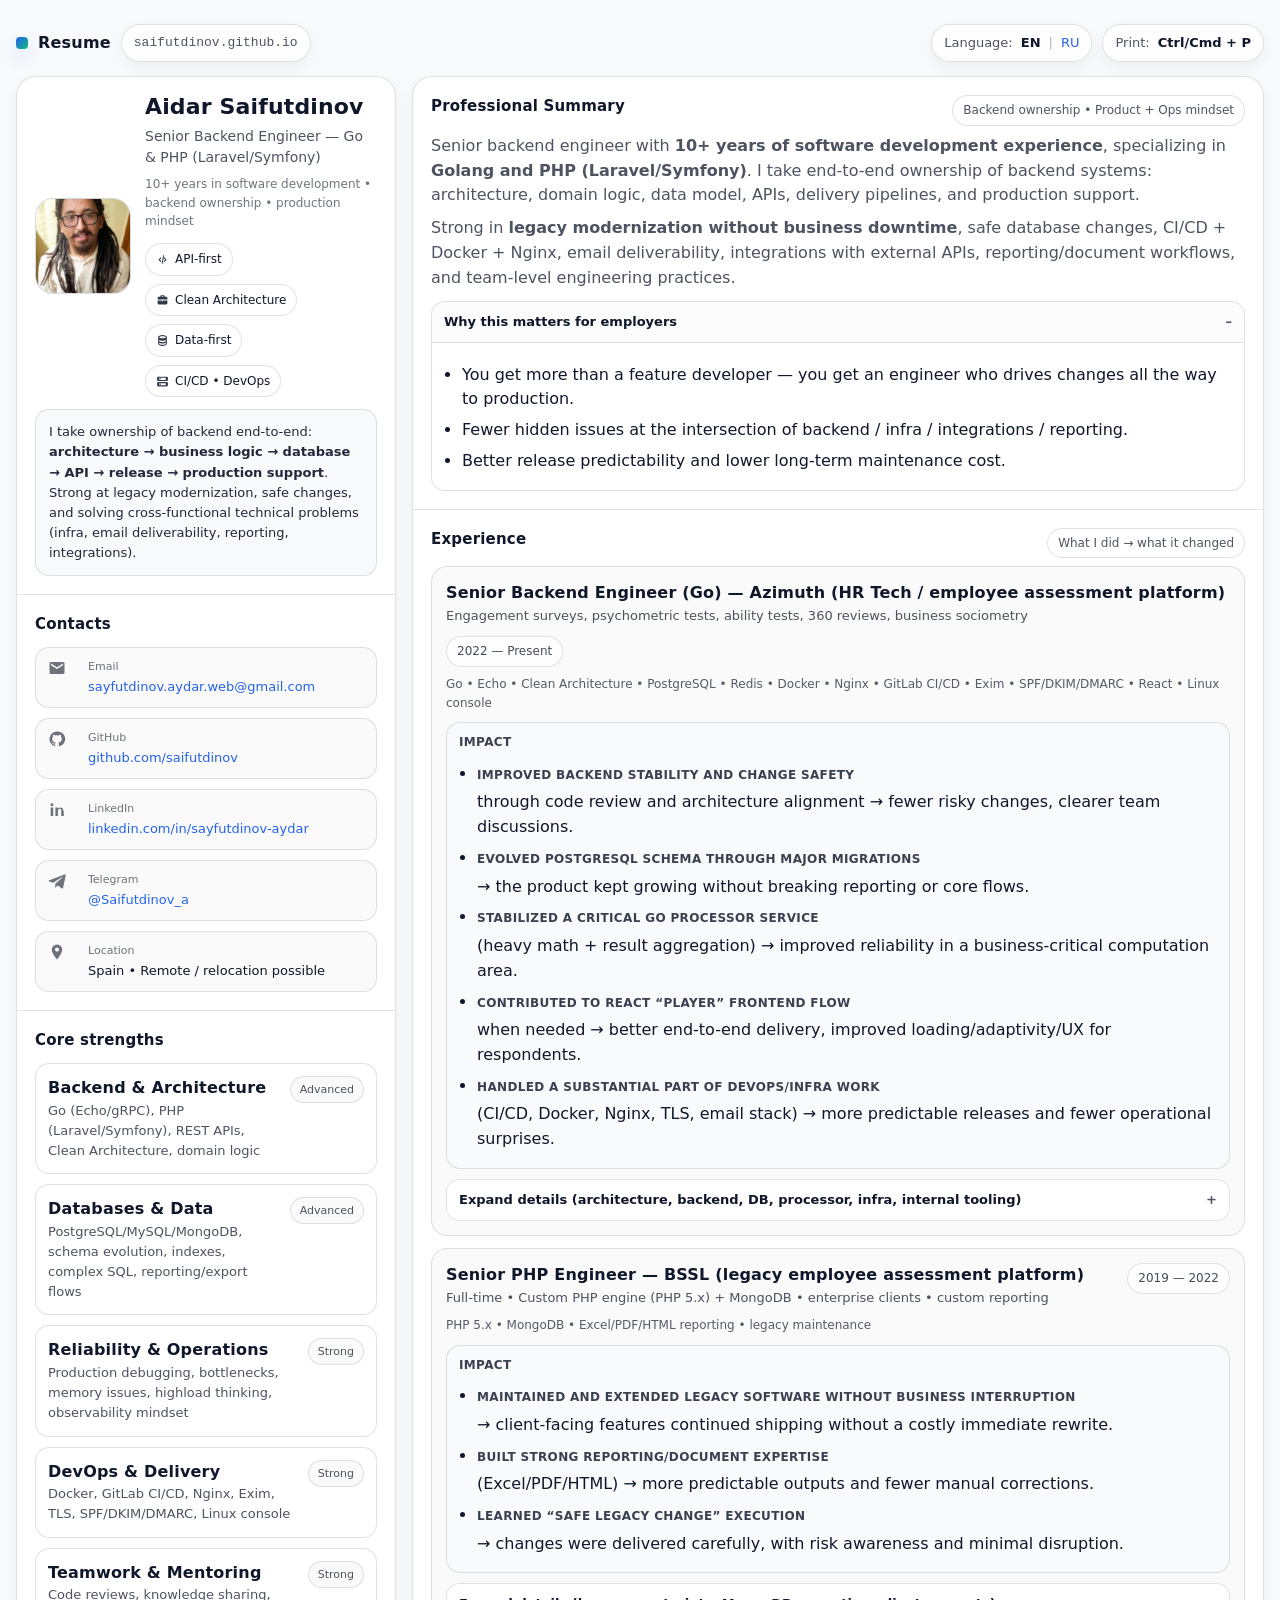
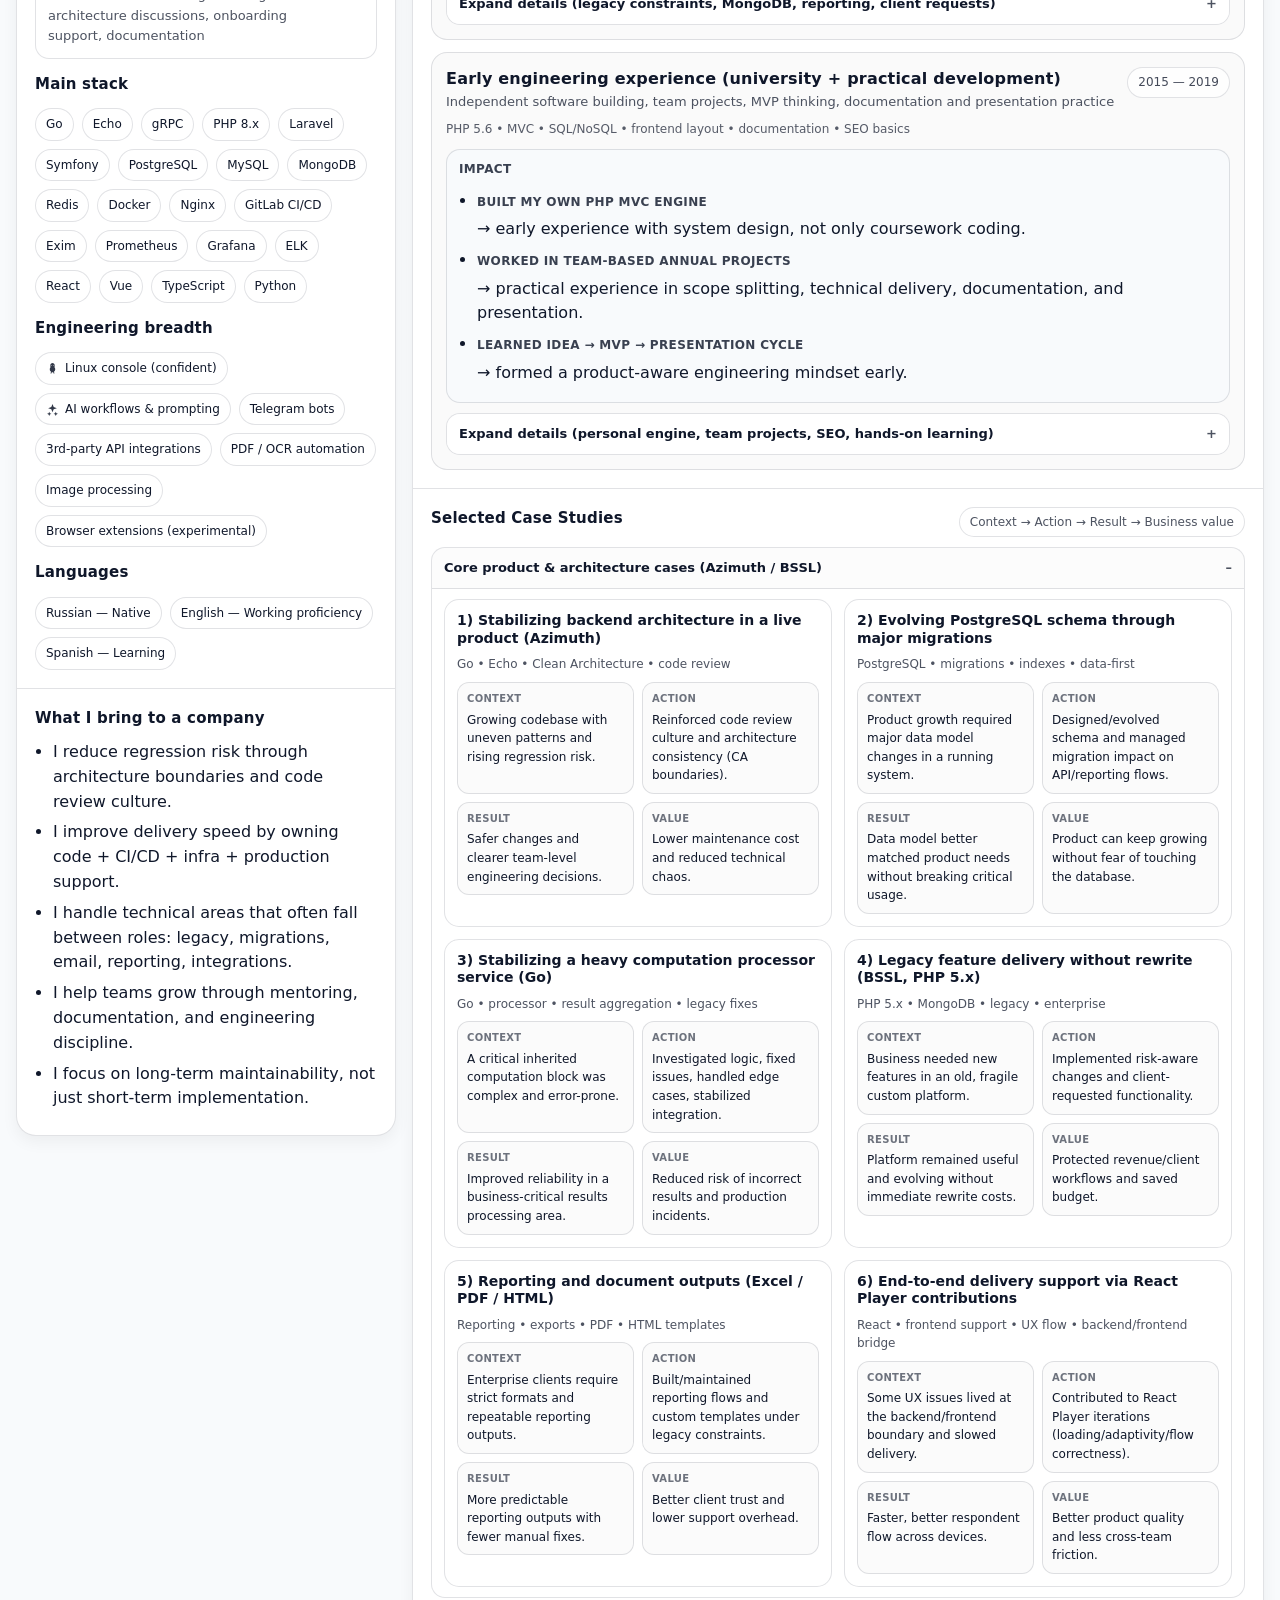
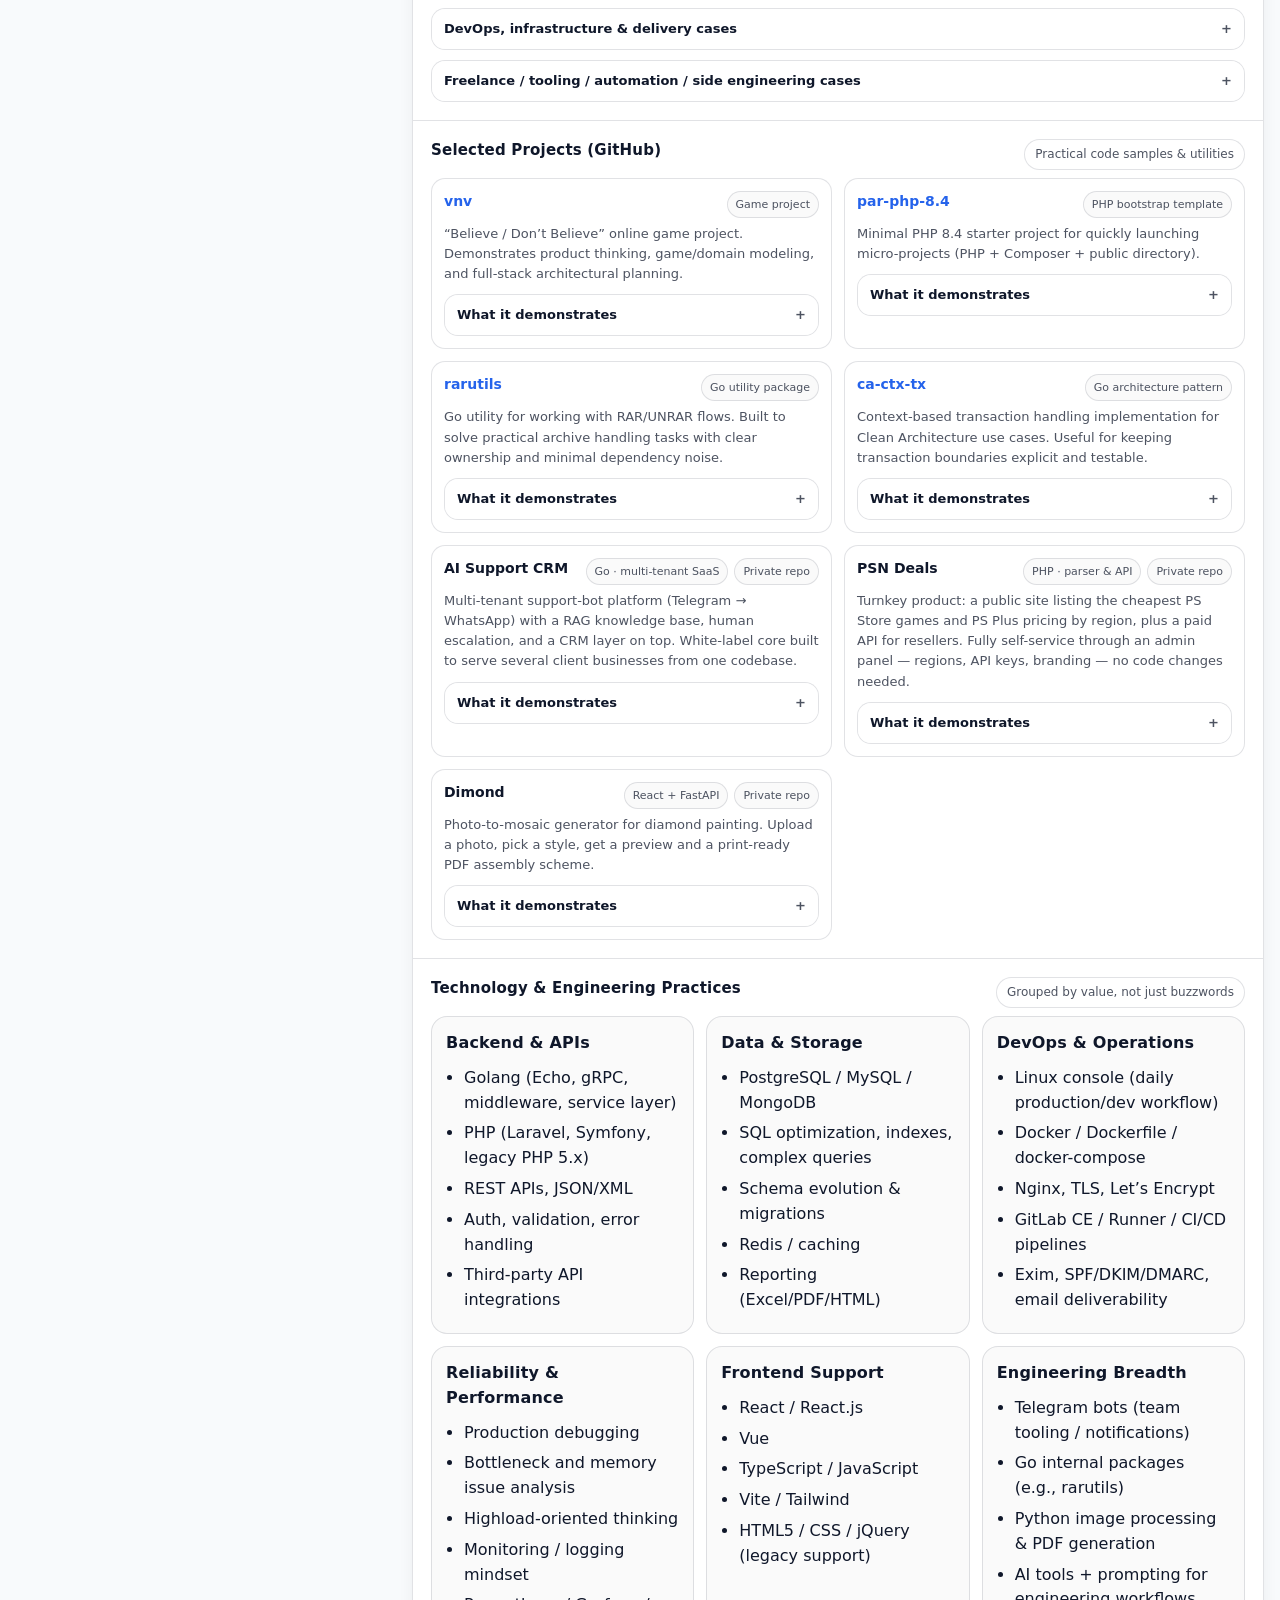
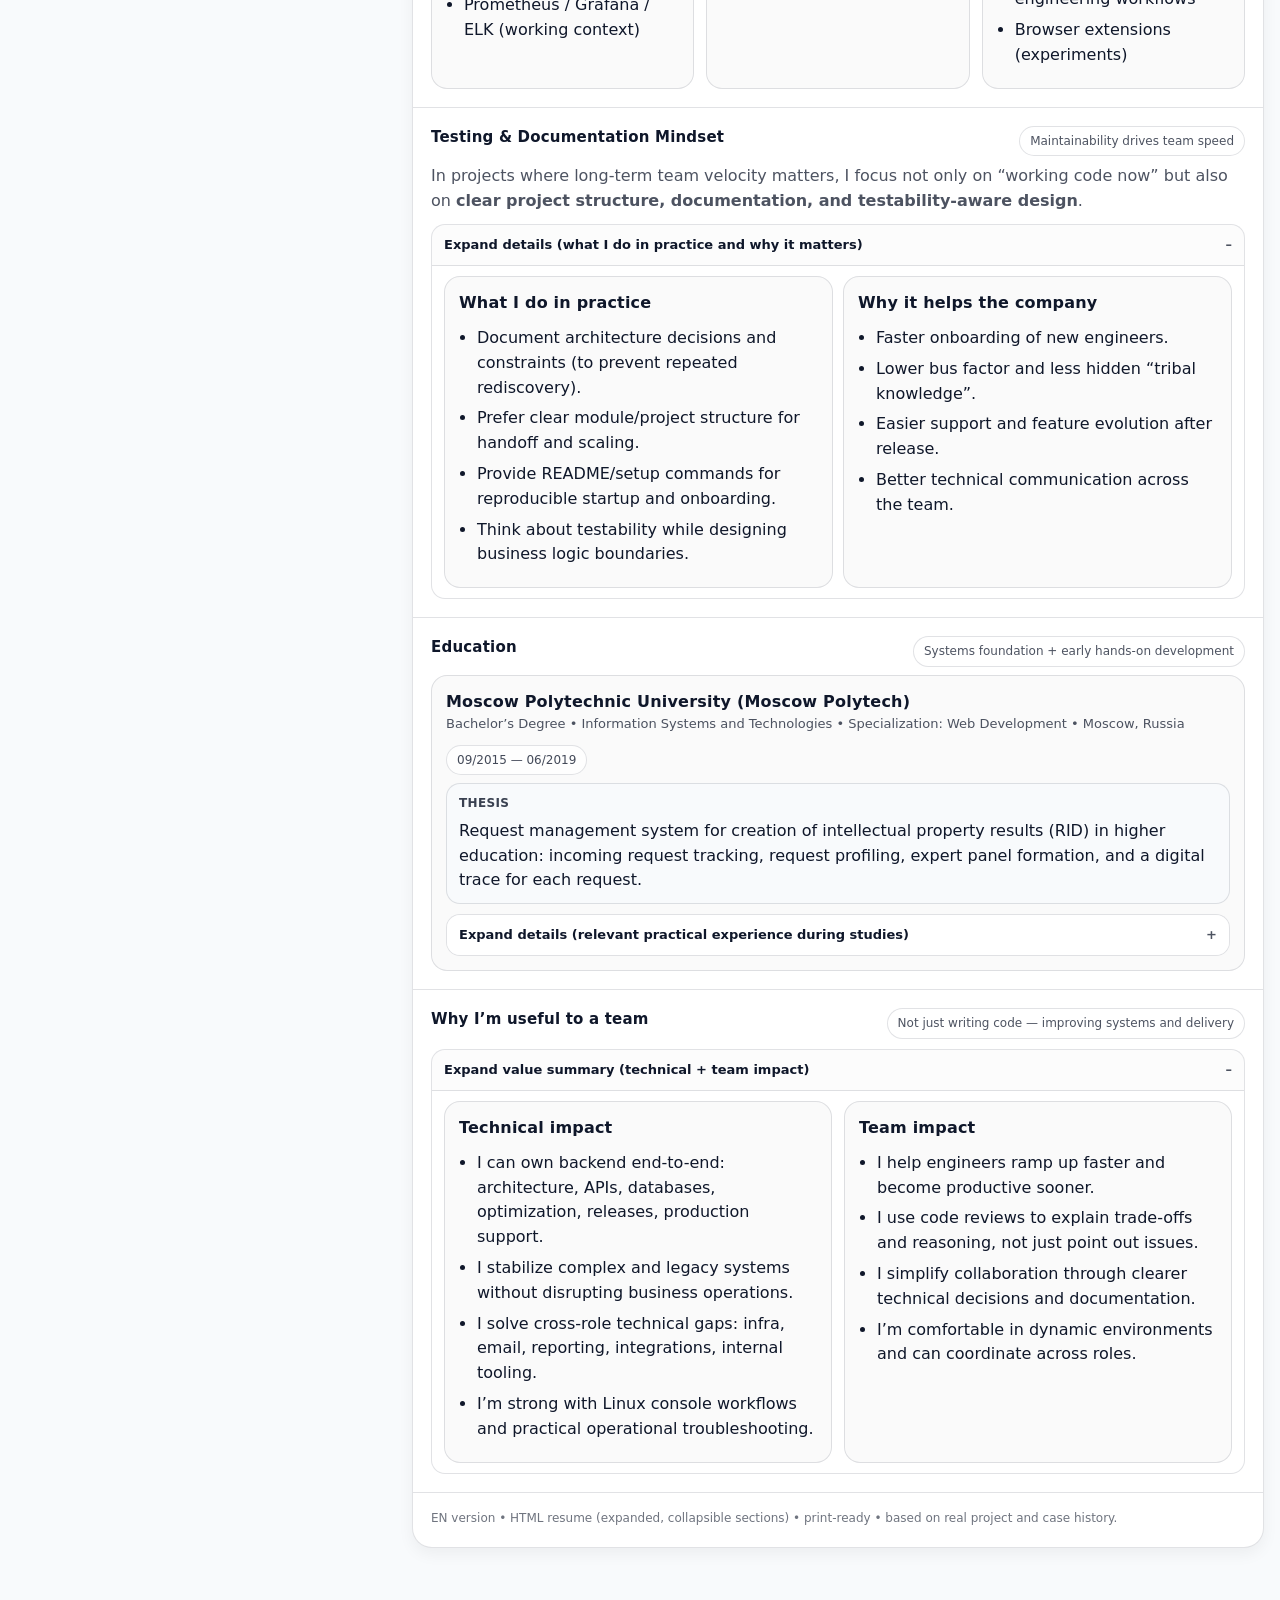
==== commit 4b0497e4: "Faster loading, less visual noise, add recent projects - Compress avatar (141KB->48KB) and switch OG" ====
--- a/index.html
+++ b/index.html
@@ -27,11 +27,11 @@
     <meta property="og:locale:alternate" content="ru_RU" />
     <meta
       property="og:image"
-      content="https://saifutdinov.github.io/assets/og/og-en.png"
+      content="https://saifutdinov.github.io/assets/og/og-en.jpg"
     />
     <meta property="og:image:width" content="1200" />
     <meta property="og:image:height" content="630" />
-    <meta property="og:image:type" content="image/png" />
+    <meta property="og:image:type" content="image/jpeg" />
     <meta
       property="og:image:alt"
       content="Aidar Saifutdinov — Senior Backend Engineer (Go & PHP)"
@@ -49,7 +49,7 @@
     />
     <meta
       name="twitter:image"
-      content="https://saifutdinov.github.io/assets/og/og-en.png"
+      content="https://saifutdinov.github.io/assets/og/og-en.jpg"
     />
 
     <meta name="theme-color" content="#ffffff" />
@@ -91,23 +91,7 @@
         font-family: var(--sans);
         color: var(--text);
         line-height: 1.55;
-        background:
-          radial-gradient(
-            900px 520px at 10% 0%,
-            rgba(37, 99, 235, 0.08),
-            transparent 60%
-          ),
-          radial-gradient(
-            900px 520px at 92% 8%,
-            rgba(16, 185, 129, 0.07),
-            transparent 58%
-          ),
-          radial-gradient(
-            700px 360px at 50% 100%,
-            rgba(124, 58, 237, 0.05),
-            transparent 60%
-          ),
-          var(--bg);
+        background: var(--soft);
         -webkit-print-color-adjust: exact;
         print-color-adjust: exact;
       }
@@ -195,22 +179,10 @@
       .panel {
         border: 1px solid var(--border);
         border-radius: var(--radius-lg);
-        background: rgba(255, 255, 255, 0.82);
-        box-shadow: var(--shadow);
+        background: #ffffff;
+        box-shadow: var(--shadow-sm);
         overflow: hidden;
         position: relative;
-      }
-      .panel::before {
-        content: "";
-        position: absolute;
-        inset: 0 0 auto 0;
-        height: 3px;
-        background: linear-gradient(
-          90deg,
-          var(--accent),
-          var(--accent2),
-          var(--accent3)
-        );
       }
 
       .pad {
@@ -290,8 +262,8 @@
 
       .note {
         margin-top: 12px;
-        border: 1px solid rgba(37, 99, 235, 0.2);
-        background: rgba(37, 99, 235, 0.055);
+        border: 1px solid var(--border);
+        background: var(--soft);
         color: rgba(15, 23, 42, 0.92);
         border-radius: 14px;
         padding: 12px 13px;
@@ -376,8 +348,8 @@
 
       .outcomes {
         margin-top: 10px;
-        border: 1px solid rgba(16, 185, 129, 0.22);
-        background: rgba(16, 185, 129, 0.055);
+        border: 1px solid var(--border);
+        background: var(--soft);
         border-radius: 14px;
         padding: 10px 12px;
       }
@@ -2017,6 +1989,113 @@
                   </div>
                 </details>
               </div>
+
+              <div class="project">
+                <div class="project-title">
+                  <div class="name">AI Support CRM</div>
+                  <div style="display: flex; gap: 6px; flex-wrap: wrap">
+                    <div class="repo-badge">Go · multi-tenant SaaS</div>
+                    <div class="repo-badge">Private repo</div>
+                  </div>
+                </div>
+                <div class="small">
+                  Multi-tenant support-bot platform (Telegram → WhatsApp)
+                  with a RAG knowledge base, human escalation, and a CRM
+                  layer on top. White-label core built to serve several
+                  client businesses from one codebase.
+                </div>
+                <details class="fold">
+                  <summary>What it demonstrates</summary>
+                  <div class="fold-body">
+                    <ul>
+                      <li>
+                        Go backend architecture: row-level-security
+                        multi-tenancy, RAG pipeline, background jobs.
+                      </li>
+                      <li>
+                        Provider-agnostic billing (Stripe + ЮKassa) with
+                        idempotent webhook handling.
+                      </li>
+                      <li>
+                        Security-conscious design: CORS allowlists, rate
+                        limiting, SSRF guarding on outbound webhooks.
+                      </li>
+                      <li>
+                        Prometheus/Grafana observability and a documented,
+                        phased architecture evolution.
+                      </li>
+                    </ul>
+                  </div>
+                </details>
+              </div>
+
+              <div class="project">
+                <div class="project-title">
+                  <div class="name">PSN Deals</div>
+                  <div style="display: flex; gap: 6px; flex-wrap: wrap">
+                    <div class="repo-badge">PHP · parser & API</div>
+                    <div class="repo-badge">Private repo</div>
+                  </div>
+                </div>
+                <div class="small">
+                  Turnkey product: a public site listing the cheapest PS
+                  Store games and PS Plus pricing by region, plus a paid API
+                  for resellers. Fully self-service through an admin panel —
+                  regions, API keys, branding — no code changes needed.
+                </div>
+                <details class="fold">
+                  <summary>What it demonstrates</summary>
+                  <div class="fold-body">
+                    <ul>
+                      <li>
+                        Scheduled multi-region data collection (cron) with
+                        manual admin triggers.
+                      </li>
+                      <li>
+                        Public API with free per-IP limits and metered
+                        API keys for B2B clients.
+                      </li>
+                      <li>
+                        End-to-end product delivery: parser, API, and admin
+                        panel as one Docker stack.
+                      </li>
+                    </ul>
+                  </div>
+                </details>
+              </div>
+
+              <div class="project">
+                <div class="project-title">
+                  <div class="name">Dimond</div>
+                  <div style="display: flex; gap: 6px; flex-wrap: wrap">
+                    <div class="repo-badge">React + FastAPI</div>
+                    <div class="repo-badge">Private repo</div>
+                  </div>
+                </div>
+                <div class="small">
+                  Photo-to-mosaic generator for diamond painting. Upload a
+                  photo, pick a style, get a preview and a print-ready PDF
+                  assembly scheme.
+                </div>
+                <details class="fold">
+                  <summary>What it demonstrates</summary>
+                  <div class="fold-body">
+                    <ul>
+                      <li>
+                        React SPA (Nginx) talking to a FastAPI backend,
+                        containerized with Docker.
+                      </li>
+                      <li>
+                        An image-processing pipeline shipped as a usable
+                        consumer tool, not just a script.
+                      </li>
+                      <li>
+                        Full product delivery outside typical backend work.
+                      </li>
+                    </ul>
+                  </div>
+                </details>
+              </div>
             </div>
           </section>
 
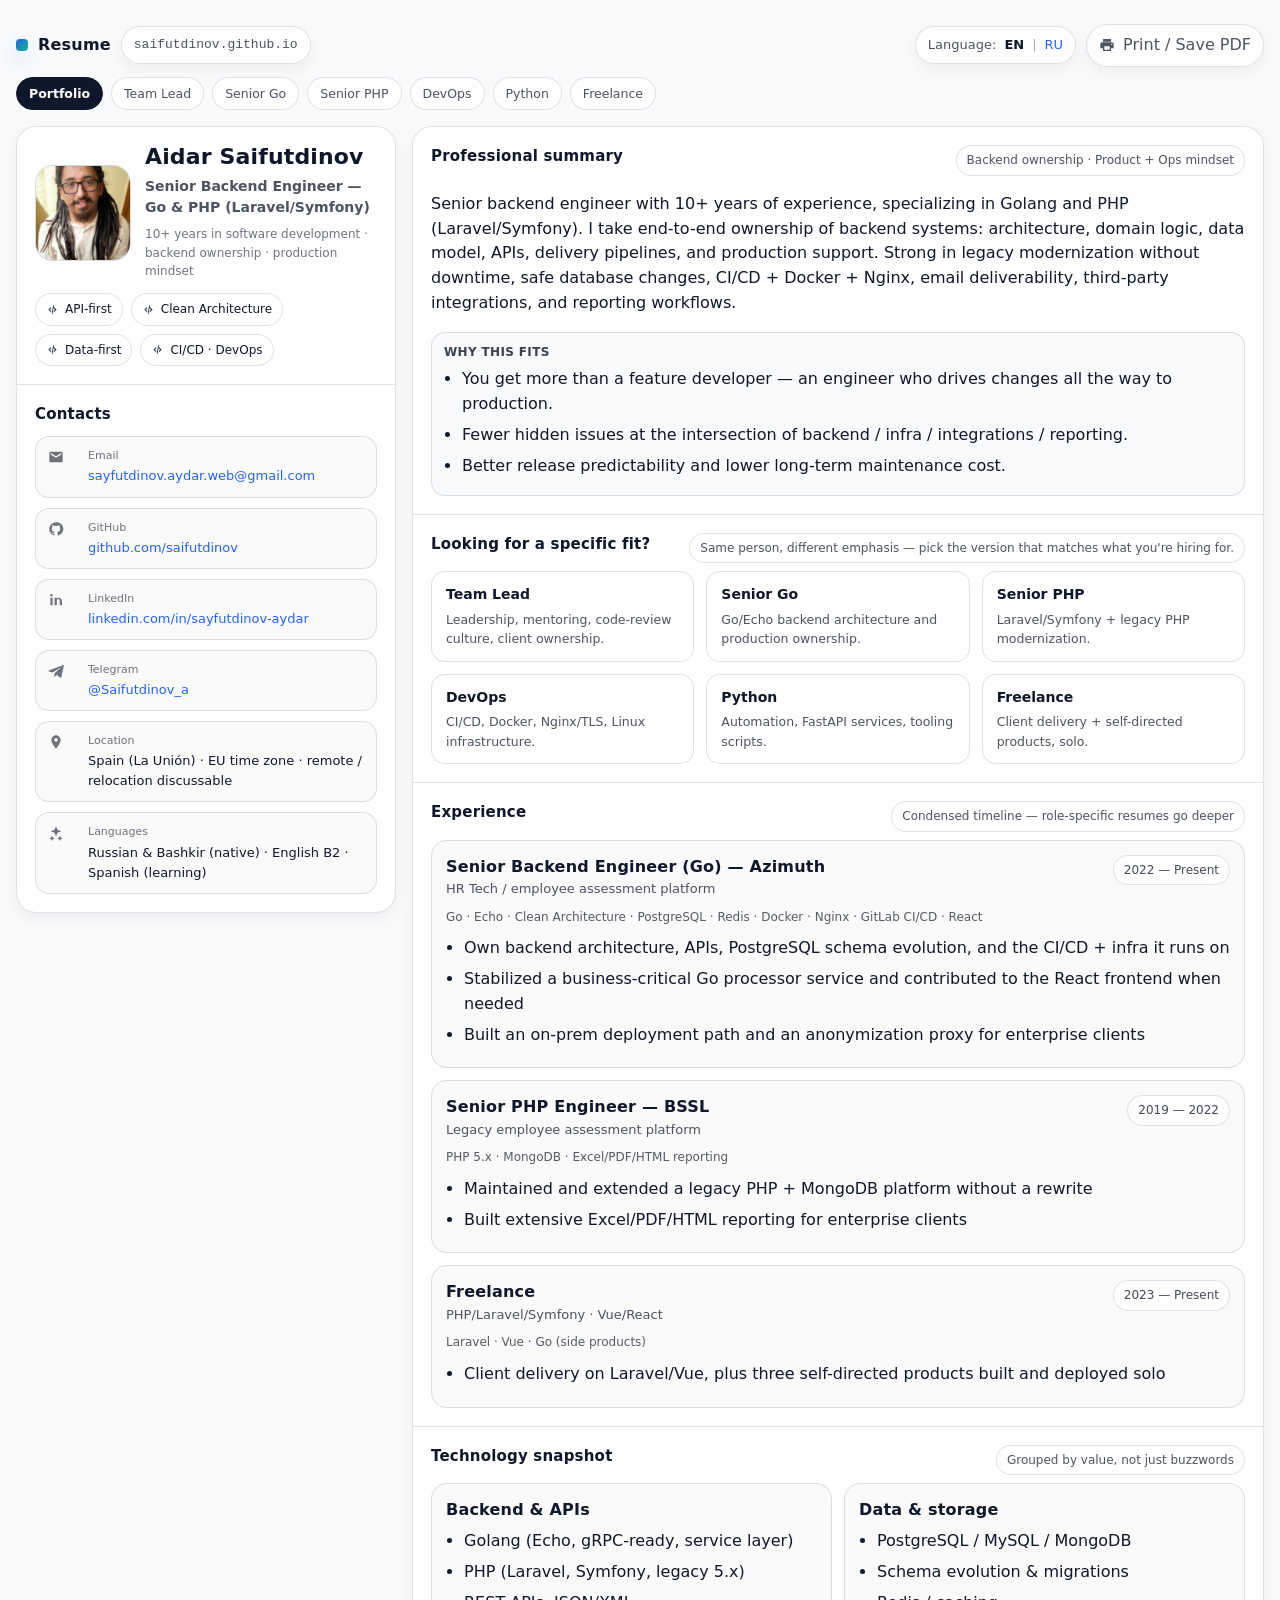
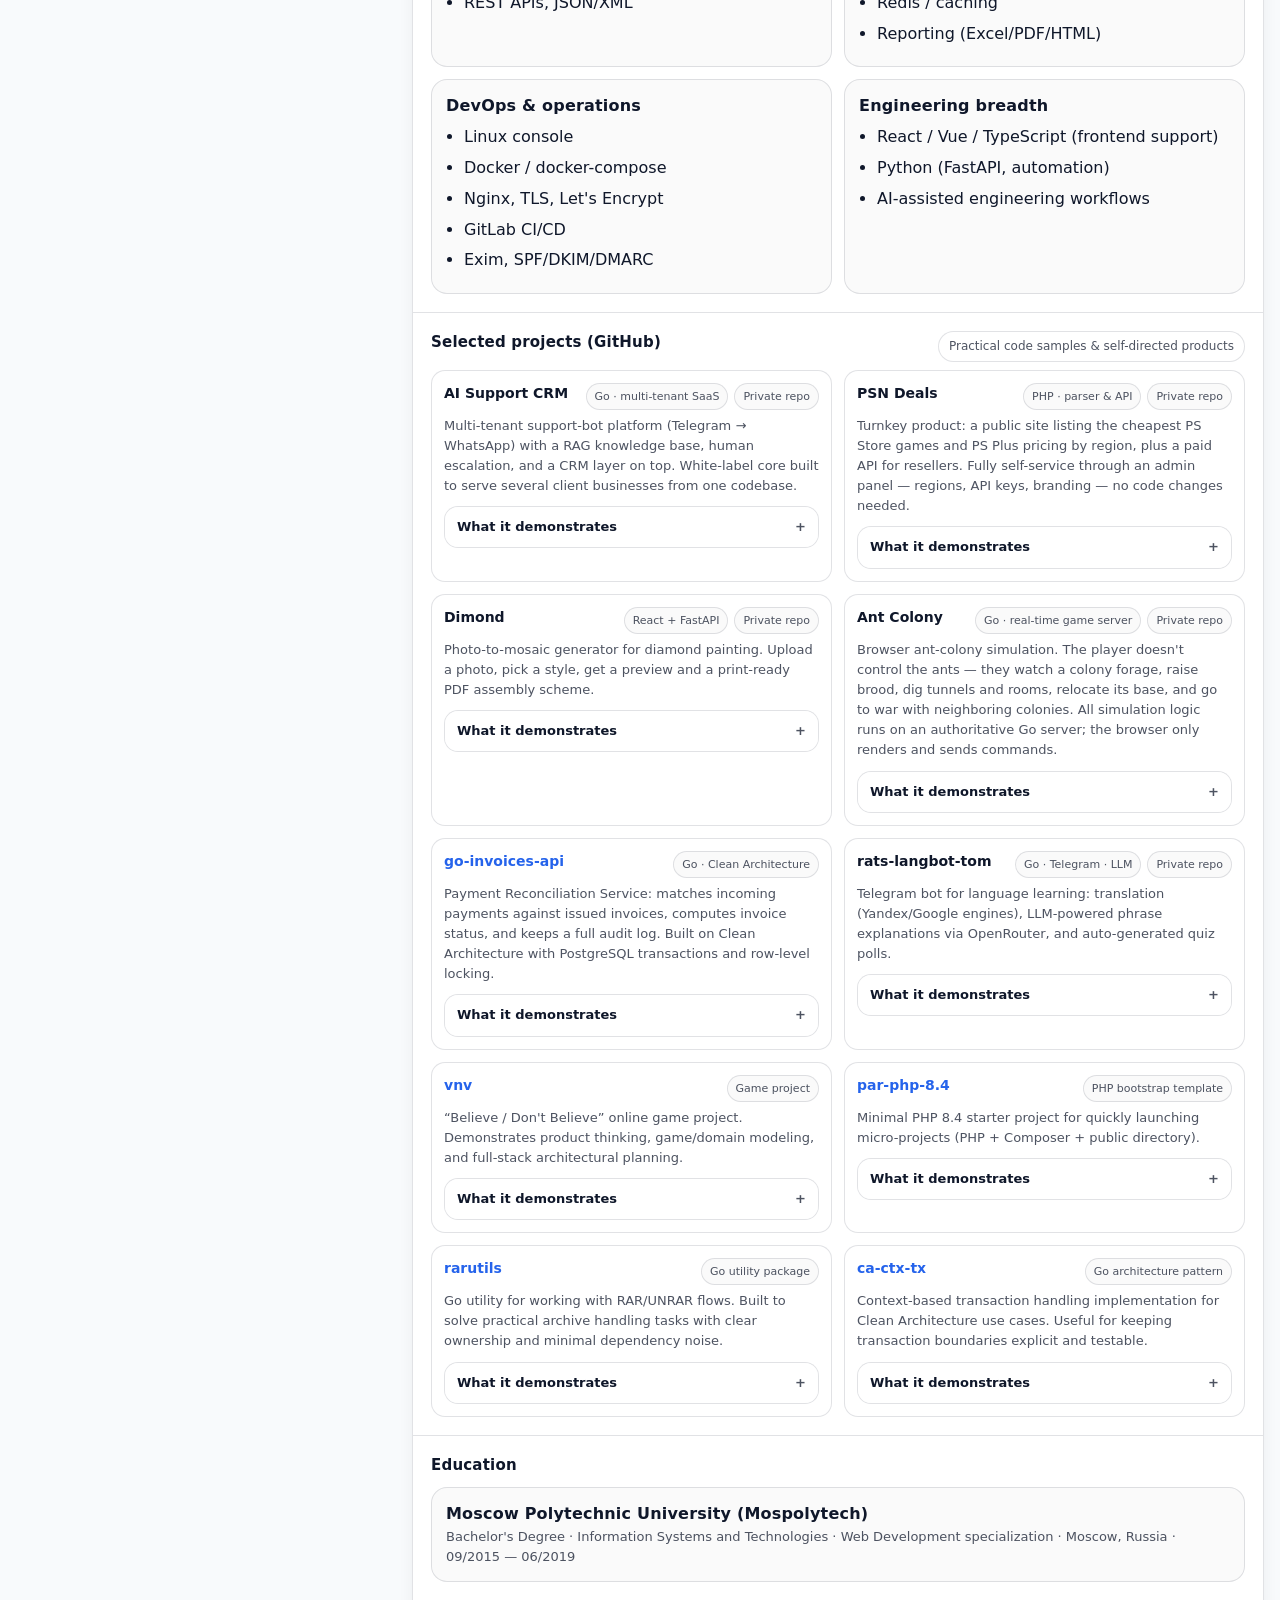
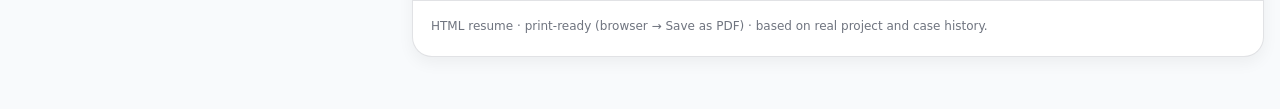
==== commit 1b23adb3: "Split resume into 7 role-targeted pages (EN + RU) Recruiters skim for ~5-7 seconds and bounce if pos" ====
--- a/index.html
+++ b/index.html
@@ -3,2362 +3,321 @@
   <head>
     <meta charset="utf-8" />
     <meta name="viewport" content="width=device-width, initial-scale=1" />
-    <title>Aidar Saifutdinov — Senior Backend Engineer (Go & PHP)</title>
-    <meta
-      name="description"
-      content="Senior Backend Engineer (Go, PHP/Laravel) with 10+ years of experience. Architecture, APIs, PostgreSQL, Docker, CI/CD, DevOps, legacy modernization, integrations, reporting, AI-assisted workflows."
-    />
-
+    <title>Aidar Saifutdinov — Software Engineer, Portfolio (Go & PHP)</title>
+    <meta name="description" content="Senior Backend Engineer (Go, PHP/Laravel), 10+ years. General overview + full project portfolio. Tailored resumes available for Team Lead, Senior Go, Senior PHP, DevOps, Python, and Freelance." />
     <link rel="canonical" href="https://saifutdinov.github.io/" />
-
-    <!-- Open Graph -->
-    <meta property="og:type" content="website" />
+    <link rel="alternate" hreflang="en" href="https://saifutdinov.github.io/" />
+    <link rel="alternate" hreflang="ru" href="https://saifutdinov.github.io/ru/" />
+
+    <meta property="og:type" content="profile" />
     <meta property="og:site_name" content="Aidar Saifutdinov — Resume" />
-    <meta
-      property="og:title"
-      content="Aidar Saifutdinov — Senior Backend Engineer (Go & PHP)"
-    />
-    <meta
-      property="og:description"
-      content="10+ years. Go, PHP/Laravel, PostgreSQL, Docker, CI/CD, DevOps, legacy modernization, integrations, production ownership."
-    />
+    <meta property="og:title" content="Aidar Saifutdinov — Senior Backend Engineer (Go & PHP)" />
+    <meta property="og:description" content="10+ years. Go, PHP/Laravel, PostgreSQL, Docker, CI/CD, DevOps, legacy modernization, production ownership. Tailored resumes by role available." />
     <meta property="og:url" content="https://saifutdinov.github.io/" />
     <meta property="og:locale" content="en_US" />
     <meta property="og:locale:alternate" content="ru_RU" />
-    <meta
-      property="og:image"
-      content="https://saifutdinov.github.io/assets/og/og-en.jpg"
-    />
+    <meta property="og:image" content="https://saifutdinov.github.io/assets/og/og-en.jpg" />
     <meta property="og:image:width" content="1200" />
     <meta property="og:image:height" content="630" />
     <meta property="og:image:type" content="image/jpeg" />
-    <meta
-      property="og:image:alt"
-      content="Aidar Saifutdinov — Senior Backend Engineer (Go & PHP)"
-    />
-
-    <!-- Twitter / X -->
+    <meta property="og:image:alt" content="Aidar Saifutdinov — Senior Backend Engineer (Go & PHP)" />
+
     <meta name="twitter:card" content="summary_large_image" />
-    <meta
-      name="twitter:title"
-      content="Aidar Saifutdinov — Senior Backend Engineer (Go & PHP)"
-    />
-    <meta
-      name="twitter:description"
-      content="Backend: Go + PHP/Laravel, PostgreSQL, CI/CD, Docker, DevOps, integrations, production ownership."
-    />
-    <meta
-      name="twitter:image"
-      content="https://saifutdinov.github.io/assets/og/og-en.jpg"
-    />
+    <meta name="twitter:title" content="Aidar Saifutdinov — Senior Backend Engineer (Go & PHP)" />
+    <meta name="twitter:description" content="10+ years. Go, PHP/Laravel, PostgreSQL, Docker, CI/CD, DevOps, legacy modernization, production ownership. Tailored resumes by role available." />
+    <meta name="twitter:image" content="https://saifutdinov.github.io/assets/og/og-en.jpg" />
 
     <meta name="theme-color" content="#ffffff" />
-
-    <style>
-      :root {
-        --bg: #ffffff;
-        --text: #0f172a;
-        --muted: rgba(15, 23, 42, 0.74);
-        --muted2: rgba(15, 23, 42, 0.6);
-        --border: rgba(15, 23, 42, 0.12);
-        --border-strong: rgba(15, 23, 42, 0.18);
-        --accent: #2563eb;
-        --accent2: #10b981;
-        --accent3: #7c3aed;
-        --soft: #f8fafc;
-        --soft2: #f1f5f9;
-        --shadow: 0 10px 28px rgba(2, 6, 23, 0.08);
-        --shadow-sm: 0 6px 16px rgba(2, 6, 23, 0.05);
-        --radius: 16px;
-        --radius-lg: 20px;
-        --mono:
-          ui-monospace, SFMono-Regular, Menlo, Monaco, Consolas,
-          "Liberation Mono", "Courier New", monospace;
-        --sans:
-          Inter, ui-sans-serif, system-ui, -apple-system, Segoe UI, Roboto,
-          Ubuntu, Cantarell, "Noto Sans", Arial;
-      }
-
-      * {
-        box-sizing: border-box;
-      }
-      html,
-      body {
-        height: fit-content;
-      }
-      body {
-        margin: 0;
-        font-family: var(--sans);
-        color: var(--text);
-        line-height: 1.55;
-        background: var(--soft);
-        -webkit-print-color-adjust: exact;
-        print-color-adjust: exact;
-      }
-
-      a {
-        color: var(--accent);
-        text-decoration: none;
-      }
-      a:hover {
-        text-decoration: underline;
-      }
-
-      .wrap {
-        max-width: 1280px;
-        margin: 0 auto;
-        padding: 24px 16px 52px;
-      }
-
-      .topbar {
-        display: flex;
-        align-items: center;
-        justify-content: space-between;
-        gap: 12px;
-        flex-wrap: wrap;
-        margin-bottom: 14px;
-      }
-      .brand {
-        display: flex;
-        align-items: center;
-        gap: 10px;
-        flex-wrap: wrap;
-      }
-      .brand-mark {
-        width: 12px;
-        height: 12px;
-        border-radius: 4px;
-        background: linear-gradient(135deg, var(--accent), var(--accent2));
-        box-shadow: 0 8px 18px rgba(37, 99, 235, 0.18);
-        flex: 0 0 auto;
-      }
-      .brand-title {
-        font-weight: 850;
-        letter-spacing: 0.2px;
-      }
-      .mono {
-        font-family: var(--mono);
-      }
-      .actions {
-        display: flex;
-        gap: 10px;
-        align-items: center;
-        flex-wrap: wrap;
-      }
-      .pill {
-        display: inline-flex;
-        align-items: center;
-        gap: 8px;
-        padding: 8px 12px;
-        border-radius: 999px;
-        border: 1px solid var(--border);
-        background: rgba(255, 255, 255, 0.82);
-        box-shadow: var(--shadow-sm);
-        color: var(--muted);
-        font-size: 13px;
-      }
-      .pill strong {
-        color: var(--text);
-      }
-      .sep {
-        opacity: 0.45;
-      }
-
-      .layout {
-        display: grid;
-        grid-template-columns: 380px 1fr;
-        gap: 16px;
-        align-items: start;
-      }
-      @media (max-width: 1080px) {
-        .layout {
-          grid-template-columns: 1fr;
-        }
-      }
-
-      .panel {
-        border: 1px solid var(--border);
-        border-radius: var(--radius-lg);
-        background: #ffffff;
-        box-shadow: var(--shadow-sm);
-        overflow: hidden;
-        position: relative;
-      }
-
-      .pad {
-        padding: 18px;
-      }
-      .divider {
-        border-top: 1px solid var(--border);
-      }
-
-      .hero {
-        display: flex;
-        gap: 14px;
-        align-items: center;
-      }
-      .avatar {
-        width: 96px;
-        height: 96px;
-        border-radius: 18px;
-        border: 1px solid var(--border);
-        overflow: hidden;
-        background: linear-gradient(180deg, #f8fafc, #eef2f7);
-        display: flex;
-        align-items: center;
-        justify-content: center;
-        flex: 0 0 auto;
-        color: var(--muted2);
-        font-size: 12px;
-        text-align: center;
-      }
-      .avatar img {
-        width: 100%;
-        height: 100%;
-        object-fit: cover;
-        display: block;
-      }
-
-      h1 {
-        margin: 0;
-        font-size: 22px;
-        line-height: 1.12;
-        letter-spacing: 0.15px;
-      }
-      .subtitle {
-        margin-top: 6px;
-        color: var(--muted);
-        font-size: 14px;
-      }
-      .sub2 {
-        margin-top: 6px;
-        color: var(--muted2);
-        font-size: 12px;
-      }
-
-      .chips {
-        display: flex;
-        flex-wrap: wrap;
-        gap: 8px;
-        margin-top: 12px;
-      }
-      .chip {
-        display: inline-flex;
-        align-items: center;
-        gap: 6px;
-        border: 1px solid var(--border);
-        background: rgba(255, 255, 255, 0.86);
-        border-radius: 999px;
-        padding: 6px 10px;
-        font-size: 12px;
-        white-space: nowrap;
-      }
-      .chip svg {
-        width: 13px;
-        height: 13px;
-        opacity: 0.85;
-        flex: 0 0 auto;
-      }
-
-      .note {
-        margin-top: 12px;
-        border: 1px solid var(--border);
-        background: var(--soft);
-        color: rgba(15, 23, 42, 0.92);
-        border-radius: 14px;
-        padding: 12px 13px;
-        font-size: 13px;
-      }
-
-      h2 {
-        margin: 0 0 10px;
-        font-size: 15px;
-        letter-spacing: 0.2px;
-      }
-      .small {
-        font-size: 13px;
-        color: var(--muted);
-      }
-      .muted {
-        color: var(--muted);
-      }
-      .muted2 {
-        color: var(--muted2);
-      }
-
-      .kv-list {
-        display: flex;
-        flex-direction: column;
-        gap: 10px;
-      }
-      .kv {
-        display: grid;
-        grid-template-columns: 30px 1fr;
-        gap: 10px;
-        align-items: start;
-        border: 1px solid var(--border);
-        border-radius: 14px;
-        background: rgba(2, 6, 23, 0.018);
-        padding: 10px 12px;
-        font-size: 13px;
-      }
-      .kv .icon {
-        width: 18px;
-        height: 18px;
-        color: var(--muted2);
-        margin-top: 1px;
-      }
-      .kv .v {
-        overflow-wrap: anywhere;
-      }
-      .kv .label {
-        display: block;
-        color: var(--muted2);
-        font-size: 11px;
-        margin-bottom: 2px;
-      }
-
-      .section {
-        padding: 18px;
-      }
-      .section + .section {
-        border-top: 1px solid var(--border);
-      }
-
-      .headline {
-        display: flex;
-        align-items: flex-start;
-        justify-content: space-between;
-        gap: 8px 12px;
-        flex-wrap: wrap;
-        margin-bottom: 8px;
-      }
-      .headline h2 {
-        margin: 0;
-      }
-      .tagline {
-        border: 1px solid var(--border);
-        background: rgba(255, 255, 255, 0.8);
-        border-radius: 999px;
-        padding: 5px 10px;
-        font-size: 12px;
-        color: var(--muted);
-        white-space: nowrap;
-      }
-
-      .outcomes {
-        margin-top: 10px;
-        border: 1px solid var(--border);
-        background: var(--soft);
-        border-radius: 14px;
-        padding: 10px 12px;
-      }
-      .outcomes b {
-        display: block;
-        margin-bottom: 6px;
-        font-size: 12px;
-        text-transform: uppercase;
-        letter-spacing: 0.35px;
-        color: rgba(15, 23, 42, 0.82);
-      }
-
-      .timeline {
-        display: flex;
-        flex-direction: column;
-        gap: 12px;
-      }
-
-      .card {
-        border: 1px solid var(--border);
-        background: rgba(2, 6, 23, 0.018);
-        border-radius: 16px;
-        padding: 14px;
-      }
-
-      .head {
-        display: flex;
-        justify-content: space-between;
-        align-items: flex-start;
-        gap: 10px 12px;
-        flex-wrap: wrap;
-        margin-bottom: 8px;
-      }
-      .title {
-        font-weight: 820;
-        letter-spacing: 0.2px;
-      }
-      .meta {
-        color: var(--muted);
-        font-size: 13px;
-      }
-      .when {
-        font-size: 12px;
-        border: 1px solid var(--border);
-        border-radius: 999px;
-        background: rgba(255, 255, 255, 0.82);
-        padding: 5px 10px;
-        color: rgba(15, 23, 42, 0.78);
-        white-space: nowrap;
-      }
-      .stackline {
-        margin-top: 6px;
-        color: rgba(15, 23, 42, 0.7);
-        font-size: 12px;
-      }
-
-      ul {
-        margin: 10px 0 0 18px;
-        padding: 0;
-      }
-      li {
-        margin: 6px 0;
-      }
-
-      .grid2 {
-        display: grid;
-        grid-template-columns: 1fr 1fr;
-        gap: 12px;
-      }
-      .grid3 {
-        display: grid;
-        grid-template-columns: 1fr 1fr 1fr;
-        gap: 12px;
-      }
-      @media (max-width: 980px) {
-        .grid2,
-        .grid3 {
-          grid-template-columns: 1fr;
-        }
-      }
-
-      .skill-card {
-        border: 1px solid var(--border);
-        background: rgba(255, 255, 255, 0.82);
-        border-radius: 14px;
-        padding: 12px;
-        display: flex;
-        justify-content: space-between;
-        align-items: flex-start;
-        gap: 10px;
-      }
-      .lvl {
-        font-size: 11px;
-        border: 1px solid var(--border);
-        border-radius: 999px;
-        padding: 4px 9px;
-        color: var(--muted);
-        white-space: nowrap;
-        background: rgba(2, 6, 23, 0.02);
-      }
-
-      .case {
-        border: 1px solid var(--border);
-        background: rgba(255, 255, 255, 0.72);
-        border-radius: 15px;
-        padding: 12px;
-      }
-      .case h3 {
-        margin: 0 0 8px;
-        font-size: 14px;
-        line-height: 1.25;
-      }
-      .case .case-meta {
-        font-size: 12px;
-        color: var(--muted);
-        margin-bottom: 8px;
-      }
-      .kv4 {
-        display: grid;
-        grid-template-columns: 1fr 1fr;
-        gap: 8px;
-        margin-top: 8px;
-      }
-      @media (max-width: 700px) {
-        .kv4 {
-          grid-template-columns: 1fr;
-        }
-      }
-      .mini {
-        border: 1px solid var(--border);
-        background: rgba(2, 6, 23, 0.015);
-        border-radius: 12px;
-        padding: 8px 9px;
-        font-size: 12px;
-      }
-      .mini b {
-        display: block;
-        margin-bottom: 4px;
-        text-transform: uppercase;
-        letter-spacing: 0.3px;
-        font-size: 10px;
-        color: var(--muted2);
-      }
-
-      /* Collapsible blocks */
-      .fold {
-        border: 1px solid var(--border);
-        background: rgba(255, 255, 255, 0.72);
-        border-radius: 14px;
-        overflow: hidden;
-        margin-top: 10px;
-      }
-      .fold > summary {
-        list-style: none;
-        cursor: pointer;
-        padding: 10px 12px;
-        display: flex;
-        align-items: center;
-        justify-content: space-between;
-        gap: 12px;
-        font-size: 13px;
-        font-weight: 700;
-        color: var(--text);
-        background: rgba(255, 255, 255, 0.78);
-      }
-      .fold > summary::-webkit-details-marker {
-        display: none;
-      }
-      .fold > summary::after {
-        content: "+";
-        font-weight: 800;
-        color: var(--muted);
-        flex: 0 0 auto;
-      }
-      .fold[open] > summary {
-        border-bottom: 1px solid var(--border);
-        background: rgba(2, 6, 23, 0.012);
-      }
-      .fold[open] > summary::after {
-        content: "–";
-      }
-      .fold-body {
-        padding: 10px 12px;
-      }
-      .fold-grid {
-        display: grid;
-        grid-template-columns: 1fr 1fr;
-        gap: 10px;
-      }
-      @media (max-width: 800px) {
-        .fold-grid {
-          grid-template-columns: 1fr;
-        }
-      }
-
-      .project {
-        border: 1px solid var(--border);
-        background: rgba(255, 255, 255, 0.8);
-        border-radius: 14px;
-        padding: 12px;
-      }
-      .project-title {
-        display: flex;
-        align-items: flex-start;
-        justify-content: space-between;
-        gap: 10px;
-        flex-wrap: wrap;
-        margin-bottom: 6px;
-      }
-      .project-title .name {
-        font-weight: 800;
-        font-size: 14px;
-      }
-      .repo-badge {
-        border: 1px solid var(--border);
-        border-radius: 999px;
-        padding: 4px 8px;
-        font-size: 11px;
-        color: var(--muted);
-        background: rgba(2, 6, 23, 0.02);
-        white-space: nowrap;
-      }
-
-      .footer {
-        padding: 16px 18px 20px;
-        color: var(--muted2);
-        font-size: 12px;
-        border-top: 1px solid var(--border);
-      }
-
-      .i {
-        width: 16px;
-        height: 16px;
-        display: inline-block;
-        vertical-align: -3px;
-        color: currentColor;
-      }
-
-      @media print {
-        body {
-          background: #fff;
-        }
-        .wrap {
-          max-width: none;
-          padding: 0;
-        }
-        .panel {
-          box-shadow: none;
-          background: #fff;
-        }
-        .pill {
-          box-shadow: none;
-          background: #fff;
-        }
-        a {
-          color: #0f172a;
-          text-decoration: none;
-        }
-        .topbar {
-          margin-bottom: 8px;
-        }
-        .section {
-          padding: 14px;
-        }
-        .card,
-        .case,
-        .project {
-          break-inside: avoid;
-        }
-        details.fold {
-          break-inside: avoid;
-        }
-        details.fold[open] > summary::after {
-          content: "";
-        }
-      }
-    </style>
+    <link rel="stylesheet" href="/assets/css/resume.css" />
+    <script type="application/ld+json">{"@context": "https://schema.org", "@type": "Person", "name": "Aidar Saifutdinov", "url": "https://saifutdinov.github.io/", "image": "https://saifutdinov.github.io/assets/images/avatar.jpg", "jobTitle": "Senior Backend Engineer (Go & PHP)", "description": "10+ years. Go, PHP/Laravel, PostgreSQL, Docker, CI/CD, DevOps, legacy modernization, production ownership. Tailored resumes by role available.", "email": "mailto:sayfutdinov.aydar.web@gmail.com", "address": {"@type": "PostalAddress", "addressCountry": "ES"}, "sameAs": ["https://github.com/saifutdinov", "https://www.linkedin.com/in/sayfutdinov-aydar/", "https://t.me/Saifutdinov_a"], "alumniOf": {"@type": "CollegeOrUniversity", "name": "Moscow Polytechnic University"}, "knowsLanguage": ["ru", "ba", "en", "es"]}</script>
+    <script src="/assets/js/resume.js" defer></script>
   </head>
   <body>
-    <!-- SVG sprite -->
-    <svg
-      aria-hidden="true"
-      style="position: absolute; width: 0; height: 0; overflow: hidden"
-    >
-      <symbol id="ic-mail" viewBox="0 0 24 24">
-        <path
-          fill="currentColor"
-          d="M20 4H4a2 2 0 0 0-2 2v12a2 2 0 0 0 2 2h16a2 2 0 0 0 2-2V6a2 2 0 0 0-2-2Zm0 4.2-8 5-8-5V6l8 5 8-5Z"
-        />
-      </symbol>
-      <symbol id="ic-gh" viewBox="0 0 24 24">
-        <path
-          fill="currentColor"
-          d="M12 2A10 10 0 0 0 8.84 21.5c.5.09.68-.22.68-.48v-1.72c-2.78.6-3.37-1.18-3.37-1.18-.46-1.14-1.11-1.44-1.11-1.44-.91-.62.07-.6.07-.6 1 .08 1.53 1.03 1.53 1.03.9 1.53 2.35 1.09 2.92.83.09-.65.35-1.09.63-1.34-2.22-.25-4.56-1.1-4.56-4.94 0-1.09.39-1.98 1.03-2.68-.1-.25-.45-1.28.1-2.67 0 0 .84-.27 2.75 1.02a9.5 9.5 0 0 1 5 0c1.9-1.3 2.75-1.02 2.75-1.02.55 1.39.2 2.42.1 2.67.64.7 1.03 1.59 1.03 2.68 0 3.84-2.34 4.69-4.57 4.94.36.31.68.92.68 1.86v2.76c0 .27.18.58.69.48A10 10 0 0 0 12 2Z"
-        />
-      </symbol>
-      <symbol id="ic-linkedin" viewBox="0 0 24 24">
-        <path
-          fill="currentColor"
-          d="M6.94 8.5H3.56V20h3.38V8.5Zm.22-3.56a1.96 1.96 0 1 0-3.92 0a1.96 1.96 0 0 0 3.92 0ZM20.44 13.28c0-3.24-1.73-4.75-4.03-4.75c-1.86 0-2.69 1.02-3.16 1.74V8.5H9.87V20h3.38v-6.28c0-1.66.31-3.28 2.36-3.28c2.02 0 2.05 1.88 2.05 3.39V20h3.38v-6.72Z"
-        />
-      </symbol>
-      <symbol id="ic-telegram" viewBox="0 0 24 24">
-        <path
-          fill="currentColor"
-          d="M9.78 15.54 9.4 20.9c.54 0 .78-.23 1.06-.5l2.53-2.42 5.24 3.84c.96.53 1.64.25 1.9-.89l3.44-16.1.01-.01c.3-1.4-.5-1.95-1.43-1.6L1.94 11c-1.38.53-1.36 1.3-.24 1.65l5.17 1.61L18.9 6.7c.57-.35 1.09-.16.66.2"
-        />
-      </symbol>
-      <symbol id="ic-pin" viewBox="0 0 24 24">
-        <path
-          fill="currentColor"
-          d="M12 2a7 7 0 0 0-7 7c0 4.98 7 13 7 13s7-8.02 7-13a7 7 0 0 0-7-7Zm0 9.5A2.5 2.5 0 1 1 12 6a2.5 2.5 0 0 1 0 5.5Z"
-        />
-      </symbol>
-      <symbol id="ic-brief" viewBox="0 0 24 24">
-        <path
-          fill="currentColor"
-          d="M10 4h4a2 2 0 0 1 2 2v1h3a2 2 0 0 1 2 2v3H3V9a2 2 0 0 1 2-2h3V6a2 2 0 0 1 2-2Zm4 3V6h-4v1h4Zm7 7v5a2 2 0 0 1-2 2H5a2 2 0 0 1-2-2v-5h8v1h2v-1h8Z"
-        />
-      </symbol>
-      <symbol id="ic-db" viewBox="0 0 24 24">
-        <path
-          fill="currentColor"
-          d="M12 2C7.58 2 4 3.79 4 6v12c0 2.21 3.58 4 8 4s8-1.79 8-4V6c0-2.21-3.58-4-8-4Zm0 2c3.87 0 6 .99 6 2s-2.13 2-6 2-6-.99-6-2 2.13-2 6-2Zm0 16c-3.87 0-6-.99-6-2v-2c1.45 1.02 3.93 1.5 6 1.5s4.55-.48 6-1.5v2c0 1.01-2.13 2-6 2Zm0-5c-3.87 0-6-.99-6-2v-2c1.45 1.02 3.93 1.5 6 1.5s4.55-.48 6-1.5v2c0 1.01-2.13 2-6 2Z"
-        />
-      </symbol>
-      <symbol id="ic-server" viewBox="0 0 24 24">
-        <path
-          fill="currentColor"
-          d="M4 3h16a2 2 0 0 1 2 2v4a2 2 0 0 1-2 2H4a2 2 0 0 1-2-2V5a2 2 0 0 1 2-2Zm2 2v4h12V5H6Zm-2 8h16a2 2 0 0 1 2 2v4a2 2 0 0 1-2 2H4a2 2 0 0 1-2-2v-4a2 2 0 0 1 2-2Zm2 2v4h12v-4H6Zm1 1h2v2H7v-2Zm0-10h2v2H7V6Z"
-        />
-      </symbol>
-      <symbol id="ic-code" viewBox="0 0 24 24">
-        <path
-          fill="currentColor"
-          d="m8.7 16.6-4.3-4.3L8.7 8l1.4 1.4-2.9 2.9 2.9 2.9-1.4 1.4Zm6.6 0-1.4-1.4 2.9-2.9-2.9-2.9L15.3 8l4.3 4.3-4.3 4.3ZM10.4 20l2.8-16h1.8l-2.8 16h-1.8Z"
-        />
-      </symbol>
-      <symbol id="ic-ai" viewBox="0 0 24 24">
-        <path
-          fill="currentColor"
-          d="M12 2 9.8 7.3 4 9.5l5.8 2.2L12 17l2.2-5.3L20 9.5l-5.8-2.2L12 2Zm-6 14 1.2 2.8L10 20l-2.8 1.2L6 24l-1.2-2.8L2 20l2.8-1.2L6 16Zm12 0 1.2 2.8L22 20l-2.8 1.2L18 24l-1.2-2.8L14 20l2.8-1.2L18 16Z"
-        />
-      </symbol>
-      <symbol id="ic-linux" viewBox="0 0 24 24">
-        <path
-          fill="currentColor"
-          d="M12 2c-2.2 0-4 1.8-4 4v2c0 .6.1 1.2.4 1.7-.9.8-1.4 2-1.4 3.3v1c0 1.7.9 3.3 2.3 4.1l-1 2.9H10l.7-2h2.6l.7 2h1.7l-1-2.9A4.98 4.98 0 0 0 17 14v-1c0-1.3-.5-2.5-1.4-3.3.3-.5.4-1.1.4-1.7V6c0-2.2-1.8-4-4-4Zm-1.5 5a.75.75 0 1 1 0-1.5A.75.75 0 0 1 10.5 7Zm3 0a.75.75 0 1 1 0-1.5A.75.75 0 0 1 13.5 7Z"
-        />
-      </symbol>
-    </svg>
-
+    <!-- print / save-as-PDF: native browser function, no library -->
     <div class="wrap">
       <div class="topbar">
         <div class="brand">
           <div class="brand-mark" aria-hidden="true"></div>
           <div class="brand-title">Resume</div>
-          <div class="pill">
-            <span class="mono">saifutdinov.github.io</span>
-          </div>
+          <div class="pill"><span class="mono">saifutdinov.github.io</span></div>
         </div>
         <div class="actions">
-          <div class="pill">
-            Language: <strong>EN</strong> <span class="sep">|</span>
-            <a href="/ru/">RU</a>
-          </div>
-          <div class="pill">Print: <strong>Ctrl/Cmd + P</strong></div>
+          <div class="pill">Language: <strong>EN</strong> <span class="sep">|</span> <a href="/ru/">RU</a></div>
+          <button class="pill" type="button" onclick="window.print()"><svg class="i"><use href="/assets/svg/icons.svg#ic-print"/></svg>Print / Save PDF</button>
         </div>
       </div>
 
+      <nav class="rolenav" aria-label="Resume versions">
+        <a class="rolelink" href="/" aria-current="page">Portfolio</a>
+        <a class="rolelink" href="/roles/team-lead/">Team Lead</a>
+        <a class="rolelink" href="/roles/senior-go/">Senior Go</a>
+        <a class="rolelink" href="/roles/senior-php/">Senior PHP</a>
+        <a class="rolelink" href="/roles/devops/">DevOps</a>
+        <a class="rolelink" href="/roles/python/">Python</a>
+        <a class="rolelink" href="/roles/freelance/">Freelance</a>
+      </nav>
+
       <div class="layout">
-        <!-- LEFT SIDEBAR -->
         <aside class="panel">
           <div class="pad">
             <div class="hero">
               <div class="avatar">
-                <img
-                  src="/assets/images/avatar.jpg"
-                  alt="Aidar Saifutdinov"
-                  onerror="
-                    this.remove();
-                    this.parentElement.textContent = 'Avatar';
-                  "
-                />
+                <img src="/assets/images/avatar.jpg" alt="Aidar Saifutdinov" onerror="this.remove();this.parentElement.textContent='Avatar';" />
               </div>
               <div>
                 <h1>Aidar Saifutdinov</h1>
-                <div class="subtitle">
-                  Senior Backend Engineer — Go & PHP (Laravel/Symfony)
-                </div>
-                <div class="sub2">
-                  10+ years in software development • backend ownership •
-                  production mindset
-                </div>
-                <div class="chips">
-                  <span class="chip"
-                    ><svg><use href="#ic-code" /></svg>API-first</span
-                  >
-                  <span class="chip"
-                    ><svg><use href="#ic-brief" /></svg>Clean Architecture</span
-                  >
-                  <span class="chip"
-                    ><svg><use href="#ic-db" /></svg>Data-first</span
-                  >
-                  <span class="chip"
-                    ><svg><use href="#ic-server" /></svg>CI/CD • DevOps</span
-                  >
-                </div>
-              </div>
-            </div>
-
-            <div class="note">
-              I take ownership of backend end-to-end:
-              <b
-                >architecture → business logic → database → API → release →
-                production support</b
-              >. Strong at legacy modernization, safe changes, and solving
-              cross-functional technical problems (infra, email deliverability,
-              reporting, integrations).
+                <div class="subtitle">Senior Backend Engineer — Go & PHP (Laravel/Symfony)</div>
+                <div class="sub2">10+ years in software development · backend ownership · production mindset</div>
+              </div>
+            </div>
+            <div class="chips">
+              <span class="chip"><svg class="i"><use href="/assets/svg/icons.svg#ic-code"/></svg>API-first</span>
+              <span class="chip"><svg class="i"><use href="/assets/svg/icons.svg#ic-code"/></svg>Clean Architecture</span>
+              <span class="chip"><svg class="i"><use href="/assets/svg/icons.svg#ic-code"/></svg>Data-first</span>
+              <span class="chip"><svg class="i"><use href="/assets/svg/icons.svg#ic-code"/></svg>CI/CD · DevOps</span>
             </div>
           </div>
-
           <div class="divider"></div>
-
           <div class="pad">
             <h2>Contacts</h2>
             <div class="kv-list">
-              <div class="kv">
-                <svg class="icon"><use href="#ic-mail" /></svg>
-                <div class="v">
-                  <span class="label">Email</span
-                  ><a href="mailto:sayfutdinov.aydar.web@gmail.com"
-                    >sayfutdinov.aydar.web@gmail.com</a
-                  >
-                </div>
-              </div>
-              <div class="kv">
-                <svg class="icon"><use href="#ic-gh" /></svg>
-                <div class="v">
-                  <span class="label">GitHub</span
-                  ><a
-                    href="https://github.com/saifutdinov"
-                    target="_blank"
-                    rel="noopener"
-                    >github.com/saifutdinov</a
-                  >
-                </div>
-              </div>
-              <div class="kv">
-                <svg class="icon"><use href="#ic-linkedin" /></svg>
-                <div class="v">
-                  <span class="label">LinkedIn</span
-                  ><a
-                    href="https://www.linkedin.com/in/sayfutdinov-aydar"
-                    target="_blank"
-                    rel="noopener"
-                    >linkedin.com/in/sayfutdinov-aydar</a
-                  >
-                </div>
-              </div>
-              <div class="kv">
-                <svg class="icon"><use href="#ic-telegram" /></svg>
-                <div class="v">
-                  <span class="label">Telegram</span
-                  ><a
-                    href="https://t.me/Saifutdinov_a"
-                    target="_blank"
-                    rel="noopener"
-                    >@Saifutdinov_a</a
-                  >
-                </div>
-              </div>
-              <div class="kv">
-                <svg class="icon"><use href="#ic-pin" /></svg>
-                <div class="v">
-                  <span class="label">Location</span>Spain • Remote / relocation
-                  possible
-                </div>
-              </div>
-            </div>
-          </div>
-
-          <div class="divider"></div>
-
-          <div class="pad">
-            <h2>Core strengths</h2>
-            <div style="display: flex; flex-direction: column; gap: 10px">
-              <div class="skill-card">
-                <div>
-                  <div class="title">Backend & Architecture</div>
-                  <div class="small">
-                    Go (Echo/gRPC), PHP (Laravel/Symfony), REST APIs, Clean
-                    Architecture, domain logic
-                  </div>
-                </div>
-                <div class="lvl">Advanced</div>
-              </div>
-              <div class="skill-card">
-                <div>
-                  <div class="title">Databases & Data</div>
-                  <div class="small">
-                    PostgreSQL/MySQL/MongoDB, schema evolution, indexes, complex
-                    SQL, reporting/export flows
-                  </div>
-                </div>
-                <div class="lvl">Advanced</div>
-              </div>
-              <div class="skill-card">
-                <div>
-                  <div class="title">Reliability & Operations</div>
-                  <div class="small">
-                    Production debugging, bottlenecks, memory issues, highload
-                    thinking, observability mindset
-                  </div>
-                </div>
-                <div class="lvl">Strong</div>
-              </div>
-              <div class="skill-card">
-                <div>
-                  <div class="title">DevOps & Delivery</div>
-                  <div class="small">
-                    Docker, GitLab CI/CD, Nginx, Exim, TLS, SPF/DKIM/DMARC,
-                    Linux console
-                  </div>
-                </div>
-                <div class="lvl">Strong</div>
-              </div>
-              <div class="skill-card">
-                <div>
-                  <div class="title">Teamwork & Mentoring</div>
-                  <div class="small">
-                    Code reviews, knowledge sharing, architecture discussions,
-                    onboarding support, documentation
-                  </div>
-                </div>
-                <div class="lvl">Strong</div>
-              </div>
-            </div>
-
-            <h2 style="margin-top: 14px">Main stack</h2>
-            <div class="chips">
-              <span class="chip">Go</span>
-              <span class="chip">Echo</span>
-              <span class="chip">gRPC</span>
-              <span class="chip">PHP 8.x</span>
-              <span class="chip">Laravel</span>
-              <span class="chip">Symfony</span>
-              <span class="chip">PostgreSQL</span>
-              <span class="chip">MySQL</span>
-              <span class="chip">MongoDB</span>
-              <span class="chip">Redis</span>
-              <span class="chip">Docker</span>
-              <span class="chip">Nginx</span>
-              <span class="chip">GitLab CI/CD</span>
-              <span class="chip">Exim</span>
-              <span class="chip">Prometheus</span>
-              <span class="chip">Grafana</span>
-              <span class="chip">ELK</span>
-              <span class="chip">React</span>
-              <span class="chip">Vue</span>
-              <span class="chip">TypeScript</span>
-              <span class="chip">Python</span>
-            </div>
-
-            <h2 style="margin-top: 14px">Engineering breadth</h2>
-            <div class="chips">
-              <span class="chip"
-                ><svg><use href="#ic-linux" /></svg>Linux console
-                (confident)</span
-              >
-              <span class="chip"
-                ><svg><use href="#ic-ai" /></svg>AI workflows & prompting</span
-              >
-              <span class="chip">Telegram bots</span>
-              <span class="chip">3rd-party API integrations</span>
-              <span class="chip">PDF / OCR automation</span>
-              <span class="chip">Image processing</span>
-              <span class="chip">Browser extensions (experimental)</span>
-            </div>
-
-            <h2 style="margin-top: 14px">Languages</h2>
-            <div class="chips">
-              <span class="chip">Russian — Native</span>
-              <span class="chip">English — Working proficiency</span>
-              <span class="chip">Spanish — Learning</span>
-            </div>
-          </div>
-
-          <div class="divider"></div>
-
-          <div class="pad">
-            <h2>What I bring to a company</h2>
-            <ul>
-              <li>
-                I reduce regression risk through architecture boundaries and
-                code review culture.
-              </li>
-              <li>
-                I improve delivery speed by owning code + CI/CD + infra +
-                production support.
-              </li>
-              <li>
-                I handle technical areas that often fall between roles: legacy,
-                migrations, email, reporting, integrations.
-              </li>
-              <li>
-                I help teams grow through mentoring, documentation, and
-                engineering discipline.
-              </li>
-              <li>
-                I focus on long-term maintainability, not just short-term
-                implementation.
-              </li>
-            </ul>
+              <div class="kv"><span class="icon"><svg class="i"><use href="/assets/svg/icons.svg#ic-mail"/></svg></span><div class="v"><span class="label">Email</span><a href="mailto:sayfutdinov.aydar.web@gmail.com">sayfutdinov.aydar.web@gmail.com</a></div></div>
+              <div class="kv"><span class="icon"><svg class="i"><use href="/assets/svg/icons.svg#ic-gh"/></svg></span><div class="v"><span class="label">GitHub</span><a href="https://github.com/saifutdinov" target="_blank" rel="noopener">github.com/saifutdinov</a></div></div>
+              <div class="kv"><span class="icon"><svg class="i"><use href="/assets/svg/icons.svg#ic-linkedin"/></svg></span><div class="v"><span class="label">LinkedIn</span><a href="https://linkedin.com/in/sayfutdinov-aydar/" target="_blank" rel="noopener">linkedin.com/in/sayfutdinov-aydar</a></div></div>
+              <div class="kv"><span class="icon"><svg class="i"><use href="/assets/svg/icons.svg#ic-telegram"/></svg></span><div class="v"><span class="label">Telegram</span><a href="https://t.me/Saifutdinov_a" target="_blank" rel="noopener">@Saifutdinov_a</a></div></div>
+              <div class="kv"><span class="icon"><svg class="i"><use href="/assets/svg/icons.svg#ic-pin"/></svg></span><div class="v"><span class="label">Location</span>Spain (La Unión) · EU time zone · remote / relocation discussable</div></div>
+              <div class="kv"><span class="icon"><svg class="i"><use href="/assets/svg/icons.svg#ic-ai"/></svg></span><div class="v"><span class="label">Languages</span>Russian & Bashkir (native) · English B2 · Spanish (learning)</div></div>
+            </div>
           </div>
         </aside>
 
-        <!-- MAIN CONTENT -->
         <main class="panel">
           <section class="section">
             <div class="headline">
-              <h2>Professional Summary</h2>
-              <div class="tagline">
-                Backend ownership • Product + Ops mindset
-              </div>
-            </div>
-
-            <div class="muted">
-              Senior backend engineer with
-              <b>10+ years of software development experience</b>, specializing
-              in <b>Golang and PHP (Laravel/Symfony)</b>. I take end-to-end
-              ownership of backend systems: architecture, domain logic, data
-              model, APIs, delivery pipelines, and production support.
-            </div>
-            <div class="muted" style="margin-top: 8px">
-              Strong in <b>legacy modernization without business downtime</b>,
-              safe database changes, CI/CD + Docker + Nginx, email
-              deliverability, integrations with external APIs,
-              reporting/document workflows, and team-level engineering
-              practices.
-            </div>
-
-            <details class="fold" open>
-              <summary>Why this matters for employers</summary>
-              <div class="fold-body">
-                <ul>
-                  <li>
-                    You get more than a feature developer — you get an engineer
-                    who drives changes all the way to production.
-                  </li>
-                  <li>
-                    Fewer hidden issues at the intersection of backend / infra /
-                    integrations / reporting.
-                  </li>
-                  <li>
-                    Better release predictability and lower long-term
-                    maintenance cost.
-                  </li>
-                </ul>
-              </div>
-            </details>
-          </section>
-
+              <h2>Professional summary</h2>
+              <div class="tagline">Backend ownership · Product + Ops mindset</div>
+            </div>
+            <p>Senior backend engineer with 10+ years of experience, specializing in Golang and PHP (Laravel/Symfony). I take end-to-end ownership of backend systems: architecture, domain logic, data model, APIs, delivery pipelines, and production support. Strong in legacy modernization without downtime, safe database changes, CI/CD + Docker + Nginx, email deliverability, third-party integrations, and reporting workflows.</p>
+            <div class="outcomes">
+              <b>Why this fits</b>
+              <ul style="margin-top:0">
+                <li>You get more than a feature developer — an engineer who drives changes all the way to production.
+                <li>Fewer hidden issues at the intersection of backend / infra / integrations / reporting.
+                <li>Better release predictability and lower long-term maintenance cost.</li>
+              </ul>
+            </div>
+          </section>
+          <section class="section">
+            <div class="headline">
+              <h2>Looking for a specific fit?</h2>
+              <div class="tagline">Same person, different emphasis — pick the version that matches what you're hiring for.</div>
+            </div>
+            <div class="grid3">
+              <a class="role-card" href="/roles/team-lead/">
+                <div class="name">Team Lead</div>
+                <div class="desc">Leadership, mentoring, code-review culture, client ownership.</div>
+              </a>
+              <a class="role-card" href="/roles/senior-go/">
+                <div class="name">Senior Go</div>
+                <div class="desc">Go/Echo backend architecture and production ownership.</div>
+              </a>
+              <a class="role-card" href="/roles/senior-php/">
+                <div class="name">Senior PHP</div>
+                <div class="desc">Laravel/Symfony + legacy PHP modernization.</div>
+              </a>
+              <a class="role-card" href="/roles/devops/">
+                <div class="name">DevOps</div>
+                <div class="desc">CI/CD, Docker, Nginx/TLS, Linux infrastructure.</div>
+              </a>
+              <a class="role-card" href="/roles/python/">
+                <div class="name">Python</div>
+                <div class="desc">Automation, FastAPI services, tooling scripts.</div>
+              </a>
+              <a class="role-card" href="/roles/freelance/">
+                <div class="name">Freelance</div>
+                <div class="desc">Client delivery + self-directed products, solo.</div>
+              </a>
+            </div>
+          </section>
           <section class="section">
             <div class="headline">
               <h2>Experience</h2>
-              <div class="tagline">What I did → what it changed</div>
-            </div>
-
+              <div class="tagline">Condensed timeline — role-specific resumes go deeper</div>
+            </div>
             <div class="timeline">
-              <!-- Azimuth -->
               <div class="card">
-                <div class="head">
-                  <div>
-                    <div class="title">
-                      Senior Backend Engineer (Go) — Azimuth (HR Tech / employee
-                      assessment platform)
-                    </div>
-                    <div class="meta">
-                      Engagement surveys, psychometric tests, ability tests, 360
-                      reviews, business sociometry
-                    </div>
-                  </div>
-                  <div class="when">2022 — Present</div>
-                </div>
-                <div class="stackline">
-                  Go • Echo • Clean Architecture • PostgreSQL • Redis • Docker •
-                  Nginx • GitLab CI/CD • Exim • SPF/DKIM/DMARC • React • Linux
-                  console
-                </div>
-
-                <div class="outcomes">
-                  <b>Impact</b>
-                  <ul>
-                    <li>
-                      <b>Improved backend stability and change safety</b>
-                      through code review and architecture alignment → fewer
-                      risky changes, clearer team discussions.
-                    </li>
-                    <li>
-                      <b>Evolved PostgreSQL schema through major migrations</b>
-                      → the product kept growing without breaking reporting or
-                      core flows.
-                    </li>
-                    <li>
-                      <b>Stabilized a critical Go processor service</b> (heavy
-                      math + result aggregation) → improved reliability in a
-                      business-critical computation area.
-                    </li>
-                    <li>
-                      <b>Contributed to React “Player” frontend flow</b> when
-                      needed → better end-to-end delivery, improved
-                      loading/adaptivity/UX for respondents.
-                    </li>
-                    <li>
-                      <b>Handled a substantial part of DevOps/infra work</b>
-                      (CI/CD, Docker, Nginx, TLS, email stack) → more
-                      predictable releases and fewer operational surprises.
-                    </li>
-                  </ul>
-                </div>
-
-                <details class="fold">
-                  <summary>
-                    Expand details (architecture, backend, DB, processor, infra,
-                    internal tooling)
-                  </summary>
-                  <div class="fold-body">
-                    <ul>
-                      <li>
-                        <b>Backend (Go / Echo):</b> designed and maintained
-                        business logic for collecting, preparing, storing and
-                        serving data for surveys/tests.
-                      </li>
-                      <li>
-                        <b>Architecture:</b> supported and reinforced Clean
-                        Architecture boundaries (Delivery / Usecase /
-                        Repository), keeping domain logic in use cases.
-                      </li>
-                      <li>
-                        <b>PostgreSQL:</b> schema design/evolution, migrations,
-                        indexing, and stability of reporting-related data flows.
-                      </li>
-                      <li>
-                        <b>Processor service:</b> fixed and stabilized a large
-                        inherited Go computation block (heavy calculations +
-                        final aggregations), including edge cases.
-                      </li>
-                      <li>
-                        <b>Frontend support:</b> contributed to React “Player”
-                        and lightweight SSR results pages to close end-to-end
-                        product scenarios.
-                      </li>
-                      <li>
-                        <b>Ops/Delivery:</b> GitLab CE / runners / pipelines,
-                        Docker, Nginx, Let’s Encrypt, Exim, DNS, SPF/DKIM/DMARC,
-                        Redis.
-                      </li>
-                      <li>
-                        <b>Internal tooling:</b> Telegram bots for deploy/error
-                        notifications and separate bot flows for team/service
-                        utilities.
-                      </li>
-                      <li>
-                        <b>Go package engineering:</b> built internal Go
-                        utilities/packages (including <b>rarutils</b>) for
-                        project-specific needs with minimal dependency overhead.
-                      </li>
-                    </ul>
-                  </div>
-                </details>
-              </div>
-
-              <!-- BSSL -->
-              <div class="card">
-                <div class="head">
-                  <div>
-                    <div class="title">
-                      Senior PHP Engineer — BSSL (legacy employee assessment
-                      platform)
-                    </div>
-                    <div class="meta">
-                      Full-time • Custom PHP engine (PHP 5.x) + MongoDB •
-                      enterprise clients • custom reporting
-                    </div>
-                  </div>
-                  <div class="when">2019 — 2022</div>
-                </div>
-                <div class="stackline">
-                  PHP 5.x • MongoDB • Excel/PDF/HTML reporting • legacy
-                  maintenance
-                </div>
-
-                <div class="outcomes">
-                  <b>Impact</b>
-                  <ul>
-                    <li>
-                      <b
-                        >Maintained and extended legacy software without
-                        business interruption</b
-                      >
-                      → client-facing features continued shipping without a
-                      costly immediate rewrite.
-                    </li>
-                    <li>
-                      <b>Built strong reporting/document expertise</b>
-                      (Excel/PDF/HTML) → more predictable outputs and fewer
-                      manual corrections.
-                    </li>
-                    <li>
-                      <b>Learned “safe legacy change” execution</b> → changes
-                      were delivered carefully, with risk awareness and minimal
-                      disruption.
-                    </li>
-                  </ul>
-                </div>
-
-                <details class="fold">
-                  <summary>
-                    Expand details (legacy constraints, MongoDB, reporting,
-                    client requests)
-                  </summary>
-                  <div class="fold-body">
-                    <ul>
-                      <li>
-                        Implemented new features requested by enterprise clients
-                        inside a legacy custom PHP system.
-                      </li>
-                      <li>
-                        Worked with MongoDB-based models and non-standard client
-                        requirements around data collection and presentation.
-                      </li>
-                      <li>
-                        Handled a high volume of document/reporting tasks: Excel
-                        exports, PDF generation, HTML report templates.
-                      </li>
-                      <li>
-                        Grew from a developer into a systems-oriented engineer:
-                        code + data + business requirements + change risk
-                        awareness.
-                      </li>
-                    </ul>
-                  </div>
-                </details>
-              </div>
-
-              <!-- University / early practical experience -->
-              <div class="card">
-                <div class="head">
-                  <div>
-                    <div class="title">
-                      Early engineering experience (university + practical
-                      development)
-                    </div>
-                    <div class="meta">
-                      Independent software building, team projects, MVP
-                      thinking, documentation and presentation practice
-                    </div>
-                  </div>
-                  <div class="when">2015 — 2019</div>
-                </div>
-                <div class="stackline">
-                  PHP 5.6 • MVC • SQL/NoSQL • frontend layout • documentation •
-                  SEO basics
-                </div>
-
-                <div class="outcomes">
-                  <b>Impact</b>
-                  <ul>
-                    <li>
-                      <b>Built my own PHP MVC engine</b> → early experience with
-                      system design, not only coursework coding.
-                    </li>
-                    <li>
-                      <b>Worked in team-based annual projects</b> → practical
-                      experience in scope splitting, technical delivery,
-                      documentation, and presentation.
-                    </li>
-                    <li>
-                      <b>Learned idea → MVP → presentation cycle</b> → formed a
-                      product-aware engineering mindset early.
-                    </li>
-                  </ul>
-                </div>
-
-                <details class="fold">
-                  <summary>
-                    Expand details (personal engine, team projects, SEO,
-                    hands-on learning)
-                  </summary>
-                  <div class="fold-body">
-                    <ul>
-                      <li>
-                        Developed a custom PHP 5.6 engine with MVC-style
-                        architecture and different storage approaches for
-                        different tasks.
-                      </li>
-                      <li>
-                        Built frontend/layout for diploma project and coursework
-                        submissions.
-                      </li>
-                      <li>
-                        Participated in annual team projects (backend / frontend
-                        / mobile + documentation + final defense).
-                      </li>
-                      <li>
-                        Completed project promotion / SEO coursework as part of
-                        the university program.
-                      </li>
-                    </ul>
-                  </div>
-                </details>
-              </div>
-            </div>
-          </section>
-
-          <section class="section">
-            <div class="headline">
-              <h2>Selected Case Studies</h2>
-              <div class="tagline">
-                Context → Action → Result → Business value
-              </div>
-            </div>
-
-            <details class="fold" open>
-              <summary>
-                Core product & architecture cases (Azimuth / BSSL)
-              </summary>
-              <div class="fold-body">
-                <div class="grid2">
-                  <article class="case">
-                    <h3>
-                      1) Stabilizing backend architecture in a live product
-                      (Azimuth)
-                    </h3>
-                    <div class="case-meta">
-                      Go • Echo • Clean Architecture • code review
-                    </div>
-                    <div class="kv4">
-                      <div class="mini">
-                        <b>Context</b> Growing codebase with uneven patterns and
-                        rising regression risk.
-                      </div>
-                      <div class="mini">
-                        <b>Action</b> Reinforced code review culture and
-                        architecture consistency (CA boundaries).
-                      </div>
-                      <div class="mini">
-                        <b>Result</b> Safer changes and clearer team-level
-                        engineering decisions.
-                      </div>
-                      <div class="mini">
-                        <b>Value</b> Lower maintenance cost and reduced
-                        technical chaos.
-                      </div>
-                    </div>
-                  </article>
-
-                  <article class="case">
-                    <h3>
-                      2) Evolving PostgreSQL schema through major migrations
-                    </h3>
-                    <div class="case-meta">
-                      PostgreSQL • migrations • indexes • data-first
-                    </div>
-                    <div class="kv4">
-                      <div class="mini">
-                        <b>Context</b> Product growth required major data model
-                        changes in a running system.
-                      </div>
-                      <div class="mini">
-                        <b>Action</b> Designed/evolved schema and managed
-                        migration impact on API/reporting flows.
-                      </div>
-                      <div class="mini">
-                        <b>Result</b> Data model better matched product needs
-                        without breaking critical usage.
-                      </div>
-                      <div class="mini">
-                        <b>Value</b> Product can keep growing without fear of
-                        touching the database.
-                      </div>
-                    </div>
-                  </article>
-
-                  <article class="case">
-                    <h3>
-                      3) Stabilizing a heavy computation processor service (Go)
-                    </h3>
-                    <div class="case-meta">
-                      Go • processor • result aggregation • legacy fixes
-                    </div>
-                    <div class="kv4">
-                      <div class="mini">
-                        <b>Context</b> A critical inherited computation block
-                        was complex and error-prone.
-                      </div>
-                      <div class="mini">
-                        <b>Action</b> Investigated logic, fixed issues, handled
-                        edge cases, stabilized integration.
-                      </div>
-                      <div class="mini">
-                        <b>Result</b> Improved reliability in a
-                        business-critical results processing area.
-                      </div>
-                      <div class="mini">
-                        <b>Value</b> Reduced risk of incorrect results and
-                        production incidents.
-                      </div>
-                    </div>
-                  </article>
-
-                  <article class="case">
-                    <h3>
-                      4) Legacy feature delivery without rewrite (BSSL, PHP 5.x)
-                    </h3>
-                    <div class="case-meta">
-                      PHP 5.x • MongoDB • legacy • enterprise
-                    </div>
-                    <div class="kv4">
-                      <div class="mini">
-                        <b>Context</b> Business needed new features in an old,
-                        fragile custom platform.
-                      </div>
-                      <div class="mini">
-                        <b>Action</b> Implemented risk-aware changes and
-                        client-requested functionality.
-                      </div>
-                      <div class="mini">
-                        <b>Result</b> Platform remained useful and evolving
-                        without immediate rewrite costs.
-                      </div>
-                      <div class="mini">
-                        <b>Value</b> Protected revenue/client workflows and
-                        saved budget.
-                      </div>
-                    </div>
-                  </article>
-
-                  <article class="case">
-                    <h3>
-                      5) Reporting and document outputs (Excel / PDF / HTML)
-                    </h3>
-                    <div class="case-meta">
-                      Reporting • exports • PDF • HTML templates
-                    </div>
-                    <div class="kv4">
-                      <div class="mini">
-                        <b>Context</b> Enterprise clients require strict formats
-                        and repeatable reporting outputs.
-                      </div>
-                      <div class="mini">
-                        <b>Action</b> Built/maintained reporting flows and
-                        custom templates under legacy constraints.
-                      </div>
-                      <div class="mini">
-                        <b>Result</b> More predictable reporting outputs with
-                        fewer manual fixes.
-                      </div>
-                      <div class="mini">
-                        <b>Value</b> Better client trust and lower support
-                        overhead.
-                      </div>
-                    </div>
-                  </article>
-
-                  <article class="case">
-                    <h3>
-                      6) End-to-end delivery support via React Player
-                      contributions
-                    </h3>
-                    <div class="case-meta">
-                      React • frontend support • UX flow • backend/frontend
-                      bridge
-                    </div>
-                    <div class="kv4">
-                      <div class="mini">
-                        <b>Context</b> Some UX issues lived at the
-                        backend/frontend boundary and slowed delivery.
-                      </div>
-                      <div class="mini">
-                        <b>Action</b> Contributed to React Player iterations
-                        (loading/adaptivity/flow correctness).
-                      </div>
-                      <div class="mini">
-                        <b>Result</b> Faster, better respondent flow across
-                        devices.
-                      </div>
-                      <div class="mini">
-                        <b>Value</b> Better product quality and less cross-team
-                        friction.
-                      </div>
-                    </div>
-                  </article>
-                </div>
-              </div>
-            </details>
-
-            <details class="fold">
-              <summary>DevOps, infrastructure & delivery cases</summary>
-              <div class="fold-body">
-                <div class="grid2">
-                  <article class="case">
-                    <h3>
-                      7) “One-person orchestra” DevOps ownership in a product
-                      team
-                    </h3>
-                    <div class="case-meta">
-                      GitLab CI/CD • Docker • Nginx • TLS • Redis
-                    </div>
-                    <div class="kv4">
-                      <div class="mini">
-                        <b>Context</b> Backend value depends on reproducible
-                        delivery and stable operations.
-                      </div>
-                      <div class="mini">
-                        <b>Action</b> Built/maintained pipelines, containers,
-                        Nginx configs, TLS automation, operational setup.
-                      </div>
-                      <div class="mini">
-                        <b>Result</b> More repeatable deployments and fewer
-                        release-time surprises.
-                      </div>
-                      <div class="mini">
-                        <b>Value</b> Faster feature delivery and lower
-                        operational risk.
-                      </div>
-                    </div>
-                  </article>
-
-                  <article class="case">
-                    <h3>
-                      8) Email deliverability improvement (Exim +
-                      SPF/DKIM/DMARC)
-                    </h3>
-                    <div class="case-meta">
-                      Exim • DNS • anti-spam • email reliability
-                    </div>
-                    <div class="kv4">
-                      <div class="mini">
-                        <b>Context</b> Product notifications and invitations are
-                        business-critical and must not land in spam.
-                      </div>
-                      <div class="mini">
-                        <b>Action</b> Configured Exim + DNS records + email
-                        signatures and deliverability checks.
-                      </div>
-                      <div class="mini">
-                        <b>Result</b> Improved email delivery quality and
-                        operational confidence.
-                      </div>
-                      <div class="mini">
-                        <b>Value</b> More reliable user/client communication and
-                        fewer missed notifications.
-                      </div>
-                    </div>
-                  </article>
-
-                  <article class="case">
-                    <h3>
-                      9) Dockerized environments and repeatable startup
-                      workflows
-                    </h3>
-                    <div class="case-meta">
-                      Dockerfiles • docker-compose • Makefile • team
-                      productivity
-                    </div>
-                    <div class="kv4">
-                      <div class="mini">
-                        <b>Context</b> Inconsistent local environments slow
-                        teams down and complicate onboarding.
-                      </div>
-                      <div class="mini">
-                        <b>Action</b> Standardized containerized setups and
-                        repeatable run/ops flows.
-                      </div>
-                      <div class="mini">
-                        <b>Result</b> Easier local startup and fewer “works on
-                        my machine” issues.
-                      </div>
-                      <div class="mini">
-                        <b>Value</b> Faster onboarding and more predictable
-                        development process.
-                      </div>
-                    </div>
-                  </article>
-
-                  <article class="case">
-                    <h3>
-                      10) Linux console-driven operational troubleshooting
-                    </h3>
-                    <div class="case-meta">
-                      Linux CLI • logs • services • production support
-                    </div>
-                    <div class="kv4">
-                      <div class="mini">
-                        <b>Context</b> Production/debugging work often requires
-                        fast CLI-based diagnosis and action.
-                      </div>
-                      <div class="mini">
-                        <b>Action</b> Daily Linux console work: logs, service
-                        configs, deploy/debug routines, infra checks.
-                      </div>
-                      <div class="mini">
-                        <b>Result</b> Faster root-cause analysis and practical
-                        production support.
-                      </div>
-                      <div class="mini">
-                        <b>Value</b> Reduced downtime and quicker recovery in
-                        real-world scenarios.
-                      </div>
-                    </div>
-                  </article>
-                </div>
-              </div>
-            </details>
-
-            <details class="fold">
-              <summary>
-                Freelance / tooling / automation / side engineering cases
-              </summary>
-              <div class="fold-body">
-                <div class="grid2">
-                  <article class="case">
-                    <h3>
-                      11) Go utility package: rarutils (RAR/UNRAR workflows)
-                    </h3>
-                    <div class="case-meta">
-                      Go packages • internal tooling • low-dependency approach
-                    </div>
-                    <div class="kv4">
-                      <div class="mini">
-                        <b>Context</b> Product/team-specific tasks are not
-                        always well-served by generic external packages.
-                      </div>
-                      <div class="mini">
-                        <b>Action</b> Built Go utility package(s), including
-                        <b>rarutils</b>, for practical archive workflows.
-                      </div>
-                      <div class="mini">
-                        <b>Result</b> More controlled implementation aligned
-                        with project needs.
-                      </div>
-                      <div class="mini">
-                        <b>Value</b> Lower dependency risk and easier long-term
-                        ownership.
-                      </div>
-                    </div>
-                  </article>
-
-                  <article class="case">
-                    <h3>
-                      12) Telegram bots for internal notifications and team
-                      utilities
-                    </h3>
-                    <div class="case-meta">
-                      Telegram bots • deploy/error notifications • team tooling
-                    </div>
-                    <div class="kv4">
-                      <div class="mini">
-                        <b>Context</b> Teams need quick feedback loops for
-                        deploys/errors and service-level events.
-                      </div>
-                      <div class="mini">
-                        <b>Action</b> Built bots for deploy/error notifications
-                        and separate utility/testing bot flows.
-                      </div>
-                      <div class="mini">
-                        <b>Result</b> Faster feedback and better visibility into
-                        technical events.
-                      </div>
-                      <div class="mini">
-                        <b>Value</b> Improved reaction time and smoother team
-                        coordination.
-                      </div>
-                    </div>
-                  </article>
-
-                  <article class="case">
-                    <h3>
-                      13) Laravel API template: auth + filters + uploads + SMTP
-                    </h3>
-                    <div class="case-meta">
-                      Laravel • Eloquent • traits/enums • API design
-                    </div>
-                    <div class="kv4">
-                      <div class="mini">
-                        <b>Context</b> Needed a clean API foundation that scales
-                        without day-one technical debt.
-                      </div>
-                      <div class="mini">
-                        <b>Action</b> Designed auth, validation, filters, upload
-                        trait/enums, image endpoint, SMTP setup.
-                      </div>
-                      <div class="mini">
-                        <b>Result</b> Stable API contract and a maintainable
-                        foundation for future features.
-                      </div>
-                      <div class="mini">
-                        <b>Value</b> Faster iteration and easier
-                        handoff/support.
-                      </div>
-                    </div>
-                  </article>
-
-                  <article class="case">
-                    <h3>
-                      14) Perfex PDF module: block editor + preview → generate
-                      flow
-                    </h3>
-                    <div class="case-meta">
-                      JS modules • JSON block types • PDF workflow design
-                    </div>
-                    <div class="kv4">
-                      <div class="mini">
-                        <b>Context</b> Complex document blocks caused
-                        maintenance pain and unreliable PDF generation.
-                      </div>
-                      <div class="mini">
-                        <b>Action</b> Introduced structured block types, modular
-                        JS, and a cleaner preview→generate pipeline.
-                      </div>
-                      <div class="mini">
-                        <b>Result</b> Safer feature additions and more
-                        predictable final PDFs.
-                      </div>
-                      <div class="mini">
-                        <b>Value</b> Lower bug rate and cheaper document feature
-                        development.
-                      </div>
-                    </div>
-                  </article>
-
-                  <article class="case">
-                    <h3>15) OCR docx → docx with strict page mapping (1:1)</h3>
-                    <div class="case-meta">
-                      OCR workflow • large docs • page preservation •
-                      print-ready output
-                    </div>
-                    <div class="kv4">
-                      <div class="mini">
-                        <b>Context</b> Need editable output while preserving
-                        page order/count for printing and verification.
-                      </div>
-                      <div class="mini">
-                        <b>Action</b> Designed per-page artifacts, cleanup
-                        routines, and a page-consistent merge workflow.
-                      </div>
-                      <div class="mini">
-                        <b>Result</b> Predictable output for large OCR-heavy
-                        document conversions.
-                      </div>
-                      <div class="mini">
-                        <b>Value</b> Saves post-processing time and reduces
-                        formatting/page mismatch risk.
-                      </div>
-                    </div>
-                  </article>
-
-                  <article class="case">
-                    <h3>
-                      16) Python image processing: photo → diamond mosaic + PDF
-                      generation
-                    </h3>
-                    <div class="case-meta">
-                      Python • image processing • printable PDF artifacts •
-                      freelance
-                    </div>
-                    <div class="kv4">
-                      <div class="mini">
-                        <b>Context</b> Needed a practical pipeline for turning
-                        photos into printable diamond mosaic layouts.
-                      </div>
-                      <div class="mini">
-                        <b>Action</b> Built image processing + color
-                        mapping/prep + PDF generation workflow.
-                      </div>
-                      <div class="mini">
-                        <b>Result</b> Working printable mosaic-generation
-                        pipeline.
-                      </div>
-                      <div class="mini">
-                        <b>Value</b> Demonstrates engineering breadth across
-                        graphics, automation, and document outputs.
-                      </div>
-                    </div>
-                  </article>
-
-                  <article class="case">
-                    <h3>
-                      17) Third-party API integrations across freelance /
-                      product work
-                    </h3>
-                    <div class="case-meta">
-                      External APIs • contracts • failure handling •
-                      maintainability
-                    </div>
-                    <div class="kv4">
-                      <div class="mini">
-                        <b>Context</b> External systems are inconsistent and can
-                        break product expectations.
-                      </div>
-                      <div class="mini">
-                        <b>Action</b> Built integrations with clear contract
-                        handling, error paths, and supportability in mind.
-                      </div>
-                      <div class="mini">
-                        <b>Result</b> More predictable integration behavior in
-                        production.
-                      </div>
-                      <div class="mini">
-                        <b>Value</b> Faster external service rollout and fewer
-                        integration incidents.
-                      </div>
-                    </div>
-                  </article>
-
-                  <article class="case">
-                    <h3>18) AI-assisted engineering workflows & prompting</h3>
-                    <div class="case-meta">
-                      AI tools • prompting • analysis • docs/prototyping
-                      acceleration
-                    </div>
-                    <div class="kv4">
-                      <div class="mini">
-                        <b>Context</b> Complex tasks require quick structuring,
-                        research, and draft solution generation.
-                      </div>
-                      <div class="mini">
-                        <b>Action</b> Use multiple AI tools and strong prompting
-                        to accelerate analysis, documentation, and prototyping.
-                      </div>
-                      <div class="mini">
-                        <b>Result</b> Faster iteration while retaining
-                        engineering judgment and control.
-                      </div>
-                      <div class="mini">
-                        <b>Value</b> Higher personal/team productivity without
-                        sacrificing quality ownership.
-                      </div>
-                    </div>
-                  </article>
-
-                  <article class="case">
-                    <h3>
-                      19) Python trading automation experiment (pump.fun /
-                      Solana)
-                    </h3>
-                    <div class="case-meta">
-                      Python • automation • APIs/network • experimental domain
-                    </div>
-                    <div class="kv4">
-                      <div class="mini">
-                        <b>Context</b> Exploration of automation in a
-                        fast-moving trading ecosystem.
-                      </div>
-                      <div class="mini">
-                        <b>Action</b> Built an experimental Python program for
-                        platform/network interactions.
-                      </div>
-                      <div class="mini">
-                        <b>Result</b> Hands-on practice with automation and
-                        unfamiliar domain constraints.
-                      </div>
-                      <div class="mini">
-                        <b>Value</b> Proves adaptability and fast learning in
-                        new technical domains.
-                      </div>
-                    </div>
-                  </article>
-
-                  <article class="case">
-                    <h3>
-                      20) Testing & documentation mindset in practical delivery
-                    </h3>
-                    <div class="case-meta">
-                      Maintainability • handoff • docs • testability thinking
-                    </div>
-                    <div class="kv4">
-                      <div class="mini">
-                        <b>Context</b> Solutions are hard to scale/support
-                        without documentation and testability awareness.
-                      </div>
-                      <div class="mini">
-                        <b>Action</b> Emphasized clear project structure,
-                        README/setup docs, and testability-aware design
-                        boundaries.
-                      </div>
-                      <div class="mini">
-                        <b>Result</b> Better handoff, easier onboarding, clearer
-                        engineering communication.
-                      </div>
-                      <div class="mini">
-                        <b>Value</b> Lower bus factor and stronger long-term
-                        maintainability.
-                      </div>
-                    </div>
-                  </article>
-                </div>
-              </div>
-            </details>
-          </section>
-
-          <section class="section">
-            <div class="headline">
-              <h2>Selected Projects (GitHub)</h2>
-              <div class="tagline">Practical code samples & utilities</div>
-            </div>
-
-            <div class="grid2">
-              <div class="project">
-                <div class="project-title">
-                  <div class="name">
-                    <a
-                      href="https://github.com/saifutdinov/vnv"
-                      target="_blank"
-                      rel="noopener"
-                      >vnv</a
-                    >
-                  </div>
-                  <div class="repo-badge">Game project</div>
-                </div>
-                <div class="small">
-                  “Believe / Don’t Believe” online game project. Demonstrates
-                  product thinking, game/domain modeling, and full-stack
-                  architectural planning.
-                </div>
-                <details class="fold">
-                  <summary>What it demonstrates</summary>
-                  <div class="fold-body">
-                    <ul>
-                      <li>Domain rules design and gameplay state thinking.</li>
-                      <li>
-                        Backend/frontend coordination and feature decomposition.
-                      </li>
-                      <li>Project structuring for iterative delivery.</li>
-                    </ul>
-                  </div>
-                </details>
-              </div>
-
-              <div class="project">
-                <div class="project-title">
-                  <div class="name">
-                    <a
-                      href="https://github.com/saifutdinov/par-php-8.4"
-                      target="_blank"
-                      rel="noopener"
-                      >par-php-8.4</a
-                    >
-                  </div>
-                  <div class="repo-badge">PHP bootstrap template</div>
-                </div>
-                <div class="small">
-                  Minimal PHP 8.4 starter project for quickly launching
-                  micro-projects (PHP + Composer + public directory).
-                </div>
-                <details class="fold">
-                  <summary>What it demonstrates</summary>
-                  <div class="fold-body">
-                    <ul>
-                      <li>
-                        Practical developer experience and fast project
-                        bootstrapping.
-                      </li>
-                      <li>Minimalist, low-overhead setup approach.</li>
-                      <li>Reusable foundation for small services/tools.</li>
-                    </ul>
-                  </div>
-                </details>
-              </div>
-
-              <div class="project">
-                <div class="project-title">
-                  <div class="name">
-                    <a
-                      href="https://github.com/saifutdinov/rarutils"
-                      target="_blank"
-                      rel="noopener"
-                      >rarutils</a
-                    >
-                  </div>
-                  <div class="repo-badge">Go utility package</div>
-                </div>
-                <div class="small">
-                  Go utility for working with RAR/UNRAR flows. Built to solve
-                  practical archive handling tasks with clear ownership and
-                  minimal dependency noise.
-                </div>
-                <details class="fold">
-                  <summary>What it demonstrates</summary>
-                  <div class="fold-body">
-                    <ul>
-                      <li>
-                        Writing your own Go packages for real project needs.
-                      </li>
-                      <li>
-                        Tooling mindset and pragmatic utility engineering.
-                      </li>
-                      <li>
-                        Preference for maintainable, controlled solutions.
-                      </li>
-                    </ul>
-                  </div>
-                </details>
-              </div>
-
-              <div class="project">
-                <div class="project-title">
-                  <div class="name">
-                    <a
-                      href="https://github.com/saifutdinov/ca-ctx-tx"
-                      target="_blank"
-                      rel="noopener"
-                      >ca-ctx-tx</a
-                    >
-                  </div>
-                  <div class="repo-badge">Go architecture pattern</div>
-                </div>
-                <div class="small">
-                  Context-based transaction handling implementation for Clean
-                  Architecture use cases. Useful for keeping transaction
-                  boundaries explicit and testable.
-                </div>
-                <details class="fold">
-                  <summary>What it demonstrates</summary>
-                  <div class="fold-body">
-                    <ul>
-                      <li>
-                        Clean Architecture-oriented transaction orchestration.
-                      </li>
-                      <li>Backend design thinking beyond basic CRUD.</li>
-                      <li>
-                        Reusability and engineering communication through code.
-                      </li>
-                    </ul>
-                  </div>
-                </details>
-              </div>
-
-              <div class="project">
-                <div class="project-title">
-                  <div class="name">AI Support CRM</div>
-                  <div style="display: flex; gap: 6px; flex-wrap: wrap">
-                    <div class="repo-badge">Go · multi-tenant SaaS</div>
-                    <div class="repo-badge">Private repo</div>
-                  </div>
-                </div>
-                <div class="small">
-                  Multi-tenant support-bot platform (Telegram → WhatsApp)
-                  with a RAG knowledge base, human escalation, and a CRM
-                  layer on top. White-label core built to serve several
-                  client businesses from one codebase.
-                </div>
-                <details class="fold">
-                  <summary>What it demonstrates</summary>
-                  <div class="fold-body">
-                    <ul>
-                      <li>
-                        Go backend architecture: row-level-security
-                        multi-tenancy, RAG pipeline, background jobs.
-                      </li>
-                      <li>
-                        Provider-agnostic billing (Stripe + ЮKassa) with
-                        idempotent webhook handling.
-                      </li>
-                      <li>
-                        Security-conscious design: CORS allowlists, rate
-                        limiting, SSRF guarding on outbound webhooks.
-                      </li>
-                      <li>
-                        Prometheus/Grafana observability and a documented,
-                        phased architecture evolution.
-                      </li>
-                    </ul>
-                  </div>
-                </details>
-              </div>
-
-              <div class="project">
-                <div class="project-title">
-                  <div class="name">PSN Deals</div>
-                  <div style="display: flex; gap: 6px; flex-wrap: wrap">
-                    <div class="repo-badge">PHP · parser & API</div>
-                    <div class="repo-badge">Private repo</div>
-                  </div>
-                </div>
-                <div class="small">
-                  Turnkey product: a public site listing the cheapest PS
-                  Store games and PS Plus pricing by region, plus a paid API
-                  for resellers. Fully self-service through an admin panel —
-                  regions, API keys, branding — no code changes needed.
-                </div>
-                <details class="fold">
-                  <summary>What it demonstrates</summary>
-                  <div class="fold-body">
-                    <ul>
-                      <li>
-                        Scheduled multi-region data collection (cron) with
-                        manual admin triggers.
-                      </li>
-                      <li>
-                        Public API with free per-IP limits and metered
-                        API keys for B2B clients.
-                      </li>
-                      <li>
-                        End-to-end product delivery: parser, API, and admin
-                        panel as one Docker stack.
-                      </li>
-                    </ul>
-                  </div>
-                </details>
-              </div>
-
-              <div class="project">
-                <div class="project-title">
-                  <div class="name">Dimond</div>
-                  <div style="display: flex; gap: 6px; flex-wrap: wrap">
-                    <div class="repo-badge">React + FastAPI</div>
-                    <div class="repo-badge">Private repo</div>
-                  </div>
-                </div>
-                <div class="small">
-                  Photo-to-mosaic generator for diamond painting. Upload a
-                  photo, pick a style, get a preview and a print-ready PDF
-                  assembly scheme.
-                </div>
-                <details class="fold">
-                  <summary>What it demonstrates</summary>
-                  <div class="fold-body">
-                    <ul>
-                      <li>
-                        React SPA (Nginx) talking to a FastAPI backend,
-                        containerized with Docker.
-                      </li>
-                      <li>
-                        An image-processing pipeline shipped as a usable
-                        consumer tool, not just a script.
-                      </li>
-                      <li>
-                        Full product delivery outside typical backend work.
-                      </li>
-                    </ul>
-                  </div>
-                </details>
-              </div>
-            </div>
-          </section>
-
-          <section class="section">
-            <div class="headline">
-              <h2>Technology & Engineering Practices</h2>
-              <div class="tagline">Grouped by value, not just buzzwords</div>
-            </div>
-
-            <div class="grid3">
-              <div class="card" style="margin: 0">
-                <div class="title">Backend & APIs</div>
-                <ul>
-                  <li>Golang (Echo, gRPC, middleware, service layer)</li>
-                  <li>PHP (Laravel, Symfony, legacy PHP 5.x)</li>
-                  <li>REST APIs, JSON/XML</li>
-                  <li>Auth, validation, error handling</li>
-                  <li>Third-party API integrations</li>
-                </ul>
-              </div>
-
-              <div class="card" style="margin: 0">
-                <div class="title">Data & Storage</div>
-                <ul>
-                  <li>PostgreSQL / MySQL / MongoDB</li>
-                  <li>SQL optimization, indexes, complex queries</li>
-                  <li>Schema evolution & migrations</li>
-                  <li>Redis / caching</li>
-                  <li>Reporting (Excel/PDF/HTML)</li>
-                </ul>
-              </div>
-
-              <div class="card" style="margin: 0">
-                <div class="title">DevOps & Operations</div>
-                <ul>
-                  <li>Linux console (daily production/dev workflow)</li>
-                  <li>Docker / Dockerfile / docker-compose</li>
-                  <li>Nginx, TLS, Let’s Encrypt</li>
-                  <li>GitLab CE / Runner / CI/CD pipelines</li>
-                  <li>Exim, SPF/DKIM/DMARC, email deliverability</li>
-                </ul>
-              </div>
-
-              <div class="card" style="margin: 0">
-                <div class="title">Reliability & Performance</div>
-                <ul>
-                  <li>Production debugging</li>
-                  <li>Bottleneck and memory issue analysis</li>
-                  <li>Highload-oriented thinking</li>
-                  <li>Monitoring / logging mindset</li>
-                  <li>Prometheus / Grafana / ELK (working context)</li>
-                </ul>
-              </div>
-
-              <div class="card" style="margin: 0">
-                <div class="title">Frontend Support</div>
-                <ul>
-                  <li>React / React.js</li>
-                  <li>Vue</li>
-                  <li>TypeScript / JavaScript</li>
-                  <li>Vite / Tailwind</li>
-                  <li>HTML5 / CSS / jQuery (legacy support)</li>
-                </ul>
-              </div>
-
-              <div class="card" style="margin: 0">
-                <div class="title">Engineering Breadth</div>
-                <ul>
-                  <li>Telegram bots (team tooling / notifications)</li>
-                  <li>Go internal packages (e.g., rarutils)</li>
-                  <li>Python image processing & PDF generation</li>
-                  <li>AI tools + prompting for engineering workflows</li>
-                  <li>Browser extensions (experiments)</li>
-                </ul>
-              </div>
-            </div>
-          </section>
-
-          <section class="section">
-            <div class="headline">
-              <h2>Testing & Documentation Mindset</h2>
-              <div class="tagline">Maintainability drives team speed</div>
-            </div>
-
-            <div class="muted">
-              In projects where long-term team velocity matters, I focus not
-              only on “working code now” but also on
-              <b
-                >clear project structure, documentation, and testability-aware
-                design</b
-              >.
-            </div>
-
-            <details class="fold" open>
-              <summary>
-                Expand details (what I do in practice and why it matters)
-              </summary>
-              <div class="fold-body">
-                <div class="fold-grid">
-                  <div class="card" style="margin: 0">
-                    <div class="title">What I do in practice</div>
-                    <ul>
-                      <li>
-                        Document architecture decisions and constraints (to
-                        prevent repeated rediscovery).
-                      </li>
-                      <li>
-                        Prefer clear module/project structure for handoff and
-                        scaling.
-                      </li>
-                      <li>
-                        Provide README/setup commands for reproducible startup
-                        and onboarding.
-                      </li>
-                      <li>
-                        Think about testability while designing business logic
-                        boundaries.
-                      </li>
-                    </ul>
-                  </div>
-                  <div class="card" style="margin: 0">
-                    <div class="title">Why it helps the company</div>
-                    <ul>
-                      <li>Faster onboarding of new engineers.</li>
-                      <li>
-                        Lower bus factor and less hidden “tribal knowledge”.
-                      </li>
-                      <li>
-                        Easier support and feature evolution after release.
-                      </li>
-                      <li>Better technical communication across the team.</li>
-                    </ul>
-                  </div>
-                </div>
-              </div>
-            </details>
-          </section>
-
-          <section class="section">
-            <div class="headline">
-              <h2>Education</h2>
-              <div class="tagline">
-                Systems foundation + early hands-on development
-              </div>
-            </div>
-
-            <div class="card" style="margin: 0">
               <div class="head">
                 <div>
-                  <div class="title">
-                    Moscow Polytechnic University (Moscow Polytech)
-                  </div>
-                  <div class="meta">
-                    Bachelor’s Degree • Information Systems and Technologies •
-                    Specialization: Web Development • Moscow, Russia
-                  </div>
-                </div>
-                <div class="when">09/2015 — 06/2019</div>
-              </div>
-
-              <div class="outcomes" style="margin-top: 0">
-                <b>Thesis</b>
-                Request management system for creation of intellectual property
-                results (RID) in higher education: incoming request tracking,
-                request profiling, expert panel formation, and a digital trace
-                for each request.
-              </div>
-
-              <details class="fold">
-                <summary>
-                  Expand details (relevant practical experience during studies)
-                </summary>
-                <div class="fold-body">
-                  <ul>
-                    <li>
-                      Combined studies with practical software development work.
-                    </li>
-                    <li>
-                      Built a custom PHP MVC engine and frontend layouts for
-                      academic/project tasks.
-                    </li>
-                    <li>
-                      Worked in team projects covering backend/frontend/mobile +
-                      documentation + final presentations.
-                    </li>
-                    <li>
-                      Completed a project promotion / SEO course as part of the
-                      program.
-                    </li>
-                    <li>
-                      Learned the full path from idea to MVP to
-                      technical/product presentation.
-                    </li>
-                  </ul>
-                </div>
-              </details>
-            </div>
-          </section>
-
-          <section class="section">
-            <div class="headline">
-              <h2>Why I’m useful to a team</h2>
-              <div class="tagline">
-                Not just writing code — improving systems and delivery
-              </div>
-            </div>
-
-            <details class="fold" open>
-              <summary>Expand value summary (technical + team impact)</summary>
-              <div class="fold-body">
-                <div class="grid2">
-                  <div class="card" style="margin: 0">
-                    <div class="title">Technical impact</div>
-                    <ul>
-                      <li>
-                        I can own backend end-to-end: architecture, APIs,
-                        databases, optimization, releases, production support.
-                      </li>
-                      <li>
-                        I stabilize complex and legacy systems without
-                        disrupting business operations.
-                      </li>
-                      <li>
-                        I solve cross-role technical gaps: infra, email,
-                        reporting, integrations, internal tooling.
-                      </li>
-                      <li>
-                        I’m strong with Linux console workflows and practical
-                        operational troubleshooting.
-                      </li>
-                    </ul>
-                  </div>
-
-                  <div class="card" style="margin: 0">
-                    <div class="title">Team impact</div>
-                    <ul>
-                      <li>
-                        I help engineers ramp up faster and become productive
-                        sooner.
-                      </li>
-                      <li>
-                        I use code reviews to explain trade-offs and reasoning,
-                        not just point out issues.
-                      </li>
-                      <li>
-                        I simplify collaboration through clearer technical
-                        decisions and documentation.
-                      </li>
-                      <li>
-                        I’m comfortable in dynamic environments and can
-                        coordinate across roles.
-                      </li>
-                    </ul>
-                  </div>
-                </div>
-              </div>
-            </details>
-          </section>
-
-          <div class="footer">
-            EN version • HTML resume (expanded, collapsible sections) •
-            print-ready • based on real project and case history.
-          </div>
+                  <div class="title">Senior Backend Engineer (Go) — Azimuth</div>
+                  <div class="meta">HR Tech / employee assessment platform</div>
+                </div>
+                <div class="when">2022 — Present</div>
+              </div>
+              <div class="stackline">Go · Echo · Clean Architecture · PostgreSQL · Redis · Docker · Nginx · GitLab CI/CD · React</div>
+              <ul><li>Own backend architecture, APIs, PostgreSQL schema evolution, and the CI/CD + infra it runs on</li><li>Stabilized a business-critical Go processor service and contributed to the React frontend when needed</li><li>Built an on-prem deployment path and an anonymization proxy for enterprise clients</li></ul>
+            </div>
+            <div class="card">
+              <div class="head">
+                <div>
+                  <div class="title">Senior PHP Engineer — BSSL</div>
+                  <div class="meta">Legacy employee assessment platform</div>
+                </div>
+                <div class="when">2019 — 2022</div>
+              </div>
+              <div class="stackline">PHP 5.x · MongoDB · Excel/PDF/HTML reporting</div>
+              <ul><li>Maintained and extended a legacy PHP + MongoDB platform without a rewrite</li><li>Built extensive Excel/PDF/HTML reporting for enterprise clients</li></ul>
+            </div>
+            <div class="card">
+              <div class="head">
+                <div>
+                  <div class="title">Freelance</div>
+                  <div class="meta">PHP/Laravel/Symfony · Vue/React</div>
+                </div>
+                <div class="when">2023 — Present</div>
+              </div>
+              <div class="stackline">Laravel · Vue · Go (side products)</div>
+              <ul><li>Client delivery on Laravel/Vue, plus three self-directed products built and deployed solo</li></ul>
+            </div>
+            </div>
+          </section>
+          <section class="section">
+            <div class="headline">
+              <h2>Technology snapshot</h2>
+              <div class="tagline">Grouped by value, not just buzzwords</div>
+            </div>
+            <div class="grid2">
+              <div class="card"><div class="title" style="margin-bottom:6px">Backend & APIs</div><ul style="margin-top:0"><li>Golang (Echo, gRPC-ready, service layer)</li><li>PHP (Laravel, Symfony, legacy 5.x)</li><li>REST APIs, JSON/XML</li></ul></div>
+              <div class="card"><div class="title" style="margin-bottom:6px">Data & storage</div><ul style="margin-top:0"><li>PostgreSQL / MySQL / MongoDB</li><li>Schema evolution & migrations</li><li>Redis / caching</li><li>Reporting (Excel/PDF/HTML)</li></ul></div>
+              <div class="card"><div class="title" style="margin-bottom:6px">DevOps & operations</div><ul style="margin-top:0"><li>Linux console</li><li>Docker / docker-compose</li><li>Nginx, TLS, Let's Encrypt</li><li>GitLab CI/CD</li><li>Exim, SPF/DKIM/DMARC</li></ul></div>
+              <div class="card"><div class="title" style="margin-bottom:6px">Engineering breadth</div><ul style="margin-top:0"><li>React / Vue / TypeScript (frontend support)</li><li>Python (FastAPI, automation)</li><li>AI-assisted engineering workflows</li></ul></div>
+            </div>
+          </section>
+          <section class="section">
+            <div class="headline">
+              <h2>Selected projects (GitHub)</h2>
+              <div class="tagline">Practical code samples & self-directed products</div>
+            </div>
+            <div class="grid2">
+              <div class="project">
+                <div class="project-title">
+                  <div class="name">AI Support CRM</div>
+                  <div style="display:flex;gap:6px;flex-wrap:wrap"><div class="repo-badge">Go · multi-tenant SaaS</div><div class="repo-badge">Private repo</div></div>
+                </div>
+                <div class="small">Multi-tenant support-bot platform (Telegram → WhatsApp) with a RAG knowledge base, human escalation, and a CRM layer on top. White-label core built to serve several client businesses from one codebase.</div>
+                <details class="fold">
+                  <summary>What it demonstrates</summary>
+                  <div class="fold-body"><ul><li>Go backend architecture: row-level-security multi-tenancy, RAG pipeline, background jobs.</li><li>Provider-agnostic billing (Stripe + ЮKassa) with idempotent webhook handling.</li><li>Security-conscious design: CORS allowlists, rate limiting, SSRF guarding on outbound webhooks.</li><li>Prometheus/Grafana observability and a documented, phased architecture evolution.</li></ul></div>
+                </details>
+              </div>
+              <div class="project">
+                <div class="project-title">
+                  <div class="name">PSN Deals</div>
+                  <div style="display:flex;gap:6px;flex-wrap:wrap"><div class="repo-badge">PHP · parser & API</div><div class="repo-badge">Private repo</div></div>
+                </div>
+                <div class="small">Turnkey product: a public site listing the cheapest PS Store games and PS Plus pricing by region, plus a paid API for resellers. Fully self-service through an admin panel — regions, API keys, branding — no code changes needed.</div>
+                <details class="fold">
+                  <summary>What it demonstrates</summary>
+                  <div class="fold-body"><ul><li>Scheduled multi-region data collection (cron) with manual admin triggers.</li><li>Public API with free per-IP limits and metered API keys for B2B clients.</li><li>End-to-end product delivery: parser, API, and admin panel as one Docker stack.</li></ul></div>
+                </details>
+              </div>
+              <div class="project">
+                <div class="project-title">
+                  <div class="name">Dimond</div>
+                  <div style="display:flex;gap:6px;flex-wrap:wrap"><div class="repo-badge">React + FastAPI</div><div class="repo-badge">Private repo</div></div>
+                </div>
+                <div class="small">Photo-to-mosaic generator for diamond painting. Upload a photo, pick a style, get a preview and a print-ready PDF assembly scheme.</div>
+                <details class="fold">
+                  <summary>What it demonstrates</summary>
+                  <div class="fold-body"><ul><li>React SPA (Nginx) talking to a FastAPI backend, containerized with Docker.</li><li>An image-processing pipeline shipped as a usable consumer tool, not just a script.</li><li>Full product delivery outside typical backend work.</li></ul></div>
+                </details>
+              </div>
+              <div class="project">
+                <div class="project-title">
+                  <div class="name">Ant Colony</div>
+                  <div style="display:flex;gap:6px;flex-wrap:wrap"><div class="repo-badge">Go · real-time game server</div><div class="repo-badge">Private repo</div></div>
+                </div>
+                <div class="small">Browser ant-colony simulation. The player doesn't control the ants — they watch a colony forage, raise brood, dig tunnels and rooms, relocate its base, and go to war with neighboring colonies. All simulation logic runs on an authoritative Go server; the browser only renders and sends commands.</div>
+                <details class="fold">
+                  <summary>What it demonstrates</summary>
+                  <div class="fold-body"><ul><li>Single-goroutine authoritative game engine — no per-entity goroutines, no world mutex; state changes only through commands, immutable snapshots handed outward.</li><li>WebSocket protocol with snapshot + delta frames and compressed chunk streaming for a live, persistent world.</li><li>SQLite persistence with versioned snapshots plus a Redis hot cache — the simulation survives server restarts.</li><li>Deterministic seeded RNG, A*/flow-field navigation, and a full test suite run with -race.</li></ul></div>
+                </details>
+              </div>
+              <div class="project">
+                <div class="project-title">
+                  <div class="name"><a href="https://github.com/saifutdinov/go-invoices-api" target="_blank" rel="noopener">go-invoices-api</a></div>
+                  <div style="display:flex;gap:6px;flex-wrap:wrap"><div class="repo-badge">Go · Clean Architecture</div></div>
+                </div>
+                <div class="small">Payment Reconciliation Service: matches incoming payments against issued invoices, computes invoice status, and keeps a full audit log. Built on Clean Architecture with PostgreSQL transactions and row-level locking.</div>
+                <details class="fold">
+                  <summary>What it demonstrates</summary>
+                  <div class="fold-body"><ul><li>Idempotent payment processing under concurrent access — row-level locking (SELECT ... FOR UPDATE) around every reconciliation transaction.</li><li>Invoice status computed from payment allocations (unmatched / partially paid / paid / overpaid), with a full audit trail of every discrepancy.</li><li>A small custom scheduler (`chronos`) for background reconciliation instead of pulling in a message broker.</li><li>Money stored as integer minor units to avoid floating-point errors in financial calculations.</li></ul></div>
+                </details>
+              </div>
+              <div class="project">
+                <div class="project-title">
+                  <div class="name">rats-langbot-tom</div>
+                  <div style="display:flex;gap:6px;flex-wrap:wrap"><div class="repo-badge">Go · Telegram · LLM</div><div class="repo-badge">Private repo</div></div>
+                </div>
+                <div class="small">Telegram bot for language learning: translation (Yandex/Google engines), LLM-powered phrase explanations via OpenRouter, and auto-generated quiz polls.</div>
+                <details class="fold">
+                  <summary>What it demonstrates</summary>
+                  <div class="fold-body"><ul><li>Integrates multiple external APIs from Go (OpenRouter LLM, Yandex Translate, Google Translate) behind one command interface.</li><li>LLM-generated structured output (quiz question + variants + answer) parsed and turned into a native Telegram poll.</li><li>Deployed on Fly.io — a small, real, always-on AI-assisted tool, not a demo.</li></ul></div>
+                </details>
+              </div>
+              <div class="project">
+                <div class="project-title">
+                  <div class="name"><a href="https://github.com/saifutdinov/vnv" target="_blank" rel="noopener">vnv</a></div>
+                  <div style="display:flex;gap:6px;flex-wrap:wrap"><div class="repo-badge">Game project</div></div>
+                </div>
+                <div class="small">“Believe / Don't Believe” online game project. Demonstrates product thinking, game/domain modeling, and full-stack architectural planning.</div>
+                <details class="fold">
+                  <summary>What it demonstrates</summary>
+                  <div class="fold-body"><ul><li>Domain rules design and gameplay state thinking.</li><li>Backend/frontend coordination and feature decomposition.</li></ul></div>
+                </details>
+              </div>
+              <div class="project">
+                <div class="project-title">
+                  <div class="name"><a href="https://github.com/saifutdinov/par-php-8.4" target="_blank" rel="noopener">par-php-8.4</a></div>
+                  <div style="display:flex;gap:6px;flex-wrap:wrap"><div class="repo-badge">PHP bootstrap template</div></div>
+                </div>
+                <div class="small">Minimal PHP 8.4 starter project for quickly launching micro-projects (PHP + Composer + public directory).</div>
+                <details class="fold">
+                  <summary>What it demonstrates</summary>
+                  <div class="fold-body"><ul><li>Practical developer experience and fast project bootstrapping.</li><li>Reusable foundation for small services/tools.</li></ul></div>
+                </details>
+              </div>
+              <div class="project">
+                <div class="project-title">
+                  <div class="name"><a href="https://github.com/saifutdinov/rarutils" target="_blank" rel="noopener">rarutils</a></div>
+                  <div style="display:flex;gap:6px;flex-wrap:wrap"><div class="repo-badge">Go utility package</div></div>
+                </div>
+                <div class="small">Go utility for working with RAR/UNRAR flows. Built to solve practical archive handling tasks with clear ownership and minimal dependency noise.</div>
+                <details class="fold">
+                  <summary>What it demonstrates</summary>
+                  <div class="fold-body"><ul><li>Writing your own Go packages for real project needs.</li><li>Tooling mindset and pragmatic utility engineering.</li></ul></div>
+                </details>
+              </div>
+              <div class="project">
+                <div class="project-title">
+                  <div class="name"><a href="https://github.com/saifutdinov/ca-ctx-tx" target="_blank" rel="noopener">ca-ctx-tx</a></div>
+                  <div style="display:flex;gap:6px;flex-wrap:wrap"><div class="repo-badge">Go architecture pattern</div></div>
+                </div>
+                <div class="small">Context-based transaction handling implementation for Clean Architecture use cases. Useful for keeping transaction boundaries explicit and testable.</div>
+                <details class="fold">
+                  <summary>What it demonstrates</summary>
+                  <div class="fold-body"><ul><li>Clean Architecture-oriented transaction orchestration.</li><li>Backend design thinking beyond basic CRUD.</li></ul></div>
+                </details>
+              </div>
+            </div>
+          </section>
+          <section class="section">
+            <h2>Education</h2>
+            <div class="card">
+              <div class="title">Moscow Polytechnic University (Mospolytech)</div>
+              <div class="meta">Bachelor's Degree · Information Systems and Technologies · Web Development specialization · Moscow, Russia · 09/2015 — 06/2019</div>
+            </div>
+          </section>
+          <div class="footer">HTML resume · print-ready (browser → Save as PDF) · based on real project and case history.</div>
         </main>
       </div>
     </div>
--- a/assets/css/resume.css
+++ b/assets/css/resume.css
@@ -0,0 +1,633 @@
+:root {
+  --bg: #ffffff;
+  --text: #0f172a;
+  --muted: rgba(15, 23, 42, 0.74);
+  --muted2: rgba(15, 23, 42, 0.6);
+  --border: rgba(15, 23, 42, 0.12);
+  --border-strong: rgba(15, 23, 42, 0.18);
+  --accent: #2563eb;
+  --accent2: #10b981;
+  --accent3: #7c3aed;
+  --soft: #f8fafc;
+  --soft2: #f1f5f9;
+  --shadow: 0 10px 28px rgba(2, 6, 23, 0.08);
+  --shadow-sm: 0 6px 16px rgba(2, 6, 23, 0.05);
+  --radius: 16px;
+  --radius-lg: 20px;
+  --mono:
+    ui-monospace, SFMono-Regular, Menlo, Monaco, Consolas, "Liberation Mono",
+    "Courier New", monospace;
+  --sans:
+    Inter, ui-sans-serif, system-ui, -apple-system, Segoe UI, Roboto, Ubuntu,
+    Cantarell, "Noto Sans", Arial;
+}
+
+* {
+  box-sizing: border-box;
+}
+html,
+body {
+  height: fit-content;
+}
+body {
+  margin: 0;
+  font-family: var(--sans);
+  color: var(--text);
+  line-height: 1.55;
+  background: var(--soft);
+  -webkit-print-color-adjust: exact;
+  print-color-adjust: exact;
+}
+
+a {
+  color: var(--accent);
+  text-decoration: none;
+}
+a:hover {
+  text-decoration: underline;
+}
+
+.wrap {
+  max-width: 1280px;
+  margin: 0 auto;
+  padding: 24px 16px 52px;
+}
+
+.topbar {
+  display: flex;
+  align-items: center;
+  justify-content: space-between;
+  gap: 12px;
+  flex-wrap: wrap;
+  margin-bottom: 10px;
+}
+.brand {
+  display: flex;
+  align-items: center;
+  gap: 10px;
+  flex-wrap: wrap;
+}
+.brand-mark {
+  width: 12px;
+  height: 12px;
+  border-radius: 4px;
+  background: linear-gradient(135deg, var(--accent), var(--accent2));
+  box-shadow: 0 8px 18px rgba(37, 99, 235, 0.18);
+  flex: 0 0 auto;
+}
+.brand-title {
+  font-weight: 850;
+  letter-spacing: 0.2px;
+}
+.mono {
+  font-family: var(--mono);
+}
+.actions {
+  display: flex;
+  gap: 10px;
+  align-items: center;
+  flex-wrap: wrap;
+}
+.pill {
+  display: inline-flex;
+  align-items: center;
+  gap: 8px;
+  padding: 8px 12px;
+  border-radius: 999px;
+  border: 1px solid var(--border);
+  background: rgba(255, 255, 255, 0.82);
+  box-shadow: var(--shadow-sm);
+  color: var(--muted);
+  font-size: 13px;
+}
+.pill strong {
+  color: var(--text);
+}
+button.pill {
+  font: inherit;
+  cursor: pointer;
+}
+button.pill:hover {
+  border-color: var(--border-strong);
+}
+.sep {
+  opacity: 0.45;
+}
+
+/* Role switcher nav */
+.rolenav {
+  display: flex;
+  flex-wrap: wrap;
+  gap: 8px;
+  margin-bottom: 16px;
+}
+.rolelink {
+  border: 1px solid var(--border);
+  background: rgba(255, 255, 255, 0.82);
+  border-radius: 999px;
+  padding: 6px 12px;
+  font-size: 12.5px;
+  color: var(--muted);
+}
+.rolelink:hover {
+  text-decoration: none;
+  border-color: var(--border-strong);
+  color: var(--text);
+}
+.rolelink[aria-current="page"] {
+  background: var(--text);
+  border-color: var(--text);
+  color: #fff;
+  font-weight: 700;
+}
+
+.layout {
+  display: grid;
+  grid-template-columns: 380px 1fr;
+  gap: 16px;
+  align-items: start;
+}
+@media (max-width: 1080px) {
+  .layout {
+    grid-template-columns: 1fr;
+  }
+}
+
+.panel {
+  border: 1px solid var(--border);
+  border-radius: var(--radius-lg);
+  background: #ffffff;
+  box-shadow: var(--shadow-sm);
+  overflow: hidden;
+  position: relative;
+}
+
+.pad {
+  padding: 18px;
+}
+.divider {
+  border-top: 1px solid var(--border);
+}
+
+.hero {
+  display: flex;
+  gap: 14px;
+  align-items: center;
+}
+.avatar {
+  width: 96px;
+  height: 96px;
+  border-radius: 18px;
+  border: 1px solid var(--border);
+  overflow: hidden;
+  background: linear-gradient(180deg, #f8fafc, #eef2f7);
+  display: flex;
+  align-items: center;
+  justify-content: center;
+  flex: 0 0 auto;
+  color: var(--muted2);
+  font-size: 12px;
+  text-align: center;
+}
+.avatar img {
+  width: 100%;
+  height: 100%;
+  object-fit: cover;
+  display: block;
+}
+
+h1 {
+  margin: 0;
+  font-size: 22px;
+  line-height: 1.12;
+  letter-spacing: 0.15px;
+}
+.subtitle {
+  margin-top: 6px;
+  color: var(--muted);
+  font-size: 14px;
+  font-weight: 700;
+}
+.sub2 {
+  margin-top: 6px;
+  color: var(--muted2);
+  font-size: 12px;
+}
+
+.chips {
+  display: flex;
+  flex-wrap: wrap;
+  gap: 8px;
+  margin-top: 12px;
+}
+.chip {
+  display: inline-flex;
+  align-items: center;
+  gap: 6px;
+  border: 1px solid var(--border);
+  background: rgba(255, 255, 255, 0.86);
+  border-radius: 999px;
+  padding: 6px 10px;
+  font-size: 12px;
+  white-space: nowrap;
+}
+.chip svg {
+  width: 13px;
+  height: 13px;
+  opacity: 0.85;
+  flex: 0 0 auto;
+}
+
+.note {
+  margin-top: 12px;
+  border: 1px solid var(--border);
+  background: var(--soft);
+  color: rgba(15, 23, 42, 0.92);
+  border-radius: 14px;
+  padding: 12px 13px;
+  font-size: 13px;
+}
+
+h2 {
+  margin: 0 0 10px;
+  font-size: 15px;
+  letter-spacing: 0.2px;
+}
+.small {
+  font-size: 13px;
+  color: var(--muted);
+}
+.muted {
+  color: var(--muted);
+}
+.muted2 {
+  color: var(--muted2);
+}
+
+.kv-list {
+  display: flex;
+  flex-direction: column;
+  gap: 10px;
+}
+.kv {
+  display: grid;
+  grid-template-columns: 30px 1fr;
+  gap: 10px;
+  align-items: start;
+  border: 1px solid var(--border);
+  border-radius: 14px;
+  background: rgba(2, 6, 23, 0.018);
+  padding: 10px 12px;
+  font-size: 13px;
+}
+.kv .icon {
+  width: 18px;
+  height: 18px;
+  color: var(--muted2);
+  margin-top: 1px;
+}
+.kv .v {
+  overflow-wrap: anywhere;
+}
+.kv .label {
+  display: block;
+  color: var(--muted2);
+  font-size: 11px;
+  margin-bottom: 2px;
+}
+
+.section {
+  padding: 18px;
+}
+.section + .section {
+  border-top: 1px solid var(--border);
+}
+
+.headline {
+  display: flex;
+  align-items: flex-start;
+  justify-content: space-between;
+  gap: 8px 12px;
+  flex-wrap: wrap;
+  margin-bottom: 8px;
+}
+.headline h2 {
+  margin: 0;
+}
+.tagline {
+  border: 1px solid var(--border);
+  background: rgba(255, 255, 255, 0.8);
+  border-radius: 999px;
+  padding: 5px 10px;
+  font-size: 12px;
+  color: var(--muted);
+  white-space: nowrap;
+}
+
+.outcomes {
+  margin-top: 10px;
+  border: 1px solid var(--border);
+  background: var(--soft);
+  border-radius: 14px;
+  padding: 10px 12px;
+}
+.outcomes b {
+  display: block;
+  margin-bottom: 6px;
+  font-size: 12px;
+  text-transform: uppercase;
+  letter-spacing: 0.35px;
+  color: rgba(15, 23, 42, 0.82);
+}
+
+.timeline {
+  display: flex;
+  flex-direction: column;
+  gap: 12px;
+}
+
+.card {
+  border: 1px solid var(--border);
+  background: rgba(2, 6, 23, 0.018);
+  border-radius: 16px;
+  padding: 14px;
+}
+
+.head {
+  display: flex;
+  justify-content: space-between;
+  align-items: flex-start;
+  gap: 10px 12px;
+  flex-wrap: wrap;
+  margin-bottom: 8px;
+}
+.title {
+  font-weight: 820;
+  letter-spacing: 0.2px;
+}
+.meta {
+  color: var(--muted);
+  font-size: 13px;
+}
+.when {
+  font-size: 12px;
+  border: 1px solid var(--border);
+  border-radius: 999px;
+  background: rgba(255, 255, 255, 0.82);
+  padding: 5px 10px;
+  color: rgba(15, 23, 42, 0.78);
+  white-space: nowrap;
+}
+.stackline {
+  margin-top: 6px;
+  color: rgba(15, 23, 42, 0.7);
+  font-size: 12px;
+}
+
+ul {
+  margin: 10px 0 0 18px;
+  padding: 0;
+}
+li {
+  margin: 6px 0;
+}
+
+.grid2 {
+  display: grid;
+  grid-template-columns: 1fr 1fr;
+  gap: 12px;
+}
+.grid3 {
+  display: grid;
+  grid-template-columns: 1fr 1fr 1fr;
+  gap: 12px;
+}
+@media (max-width: 980px) {
+  .grid2,
+  .grid3 {
+    grid-template-columns: 1fr;
+  }
+}
+
+.skill-card {
+  border: 1px solid var(--border);
+  background: rgba(255, 255, 255, 0.82);
+  border-radius: 14px;
+  padding: 12px;
+  display: flex;
+  justify-content: space-between;
+  align-items: flex-start;
+  gap: 10px;
+}
+.lvl {
+  font-size: 11px;
+  border: 1px solid var(--border);
+  border-radius: 999px;
+  padding: 4px 9px;
+  color: var(--muted);
+  white-space: nowrap;
+  background: rgba(2, 6, 23, 0.02);
+}
+
+.case {
+  border: 1px solid var(--border);
+  background: rgba(255, 255, 255, 0.72);
+  border-radius: 15px;
+  padding: 12px;
+}
+.case h3 {
+  margin: 0 0 8px;
+  font-size: 14px;
+  line-height: 1.25;
+}
+.case .case-meta {
+  font-size: 12px;
+  color: var(--muted);
+  margin-bottom: 8px;
+}
+.kv4 {
+  display: grid;
+  grid-template-columns: 1fr 1fr;
+  gap: 8px;
+  margin-top: 8px;
+}
+@media (max-width: 700px) {
+  .kv4 {
+    grid-template-columns: 1fr;
+  }
+}
+.mini {
+  border: 1px solid var(--border);
+  background: rgba(2, 6, 23, 0.015);
+  border-radius: 12px;
+  padding: 8px 9px;
+  font-size: 12px;
+}
+.mini b {
+  display: block;
+  margin-bottom: 4px;
+  text-transform: uppercase;
+  letter-spacing: 0.3px;
+  font-size: 10px;
+  color: var(--muted2);
+}
+
+/* Collapsible blocks */
+.fold {
+  border: 1px solid var(--border);
+  background: rgba(255, 255, 255, 0.72);
+  border-radius: 14px;
+  overflow: hidden;
+  margin-top: 10px;
+}
+.fold > summary {
+  list-style: none;
+  cursor: pointer;
+  padding: 10px 12px;
+  display: flex;
+  align-items: center;
+  justify-content: space-between;
+  gap: 12px;
+  font-size: 13px;
+  font-weight: 700;
+  color: var(--text);
+  background: rgba(255, 255, 255, 0.78);
+}
+.fold > summary::-webkit-details-marker {
+  display: none;
+}
+.fold > summary::after {
+  content: "+";
+  font-weight: 800;
+  color: var(--muted);
+  flex: 0 0 auto;
+}
+.fold[open] > summary {
+  border-bottom: 1px solid var(--border);
+  background: rgba(2, 6, 23, 0.012);
+}
+.fold[open] > summary::after {
+  content: "–";
+}
+.fold-body {
+  padding: 10px 12px;
+}
+.fold-grid {
+  display: grid;
+  grid-template-columns: 1fr 1fr;
+  gap: 10px;
+}
+@media (max-width: 800px) {
+  .fold-grid {
+    grid-template-columns: 1fr;
+  }
+}
+
+.project {
+  border: 1px solid var(--border);
+  background: rgba(255, 255, 255, 0.8);
+  border-radius: 14px;
+  padding: 12px;
+}
+.project-title {
+  display: flex;
+  align-items: flex-start;
+  justify-content: space-between;
+  gap: 10px;
+  flex-wrap: wrap;
+  margin-bottom: 6px;
+}
+.project-title .name {
+  font-weight: 800;
+  font-size: 14px;
+}
+.repo-badge {
+  border: 1px solid var(--border);
+  border-radius: 999px;
+  padding: 4px 8px;
+  font-size: 11px;
+  color: var(--muted);
+  background: rgba(2, 6, 23, 0.02);
+  white-space: nowrap;
+}
+
+/* Explore-other-resumes cards (portfolio page) */
+.role-card {
+  display: block;
+  border: 1px solid var(--border);
+  background: rgba(255, 255, 255, 0.82);
+  border-radius: 14px;
+  padding: 12px 14px;
+}
+.role-card:hover {
+  border-color: var(--border-strong);
+  text-decoration: none;
+}
+.role-card .name {
+  font-weight: 800;
+  font-size: 14px;
+  color: var(--text);
+}
+.role-card .desc {
+  margin-top: 4px;
+  font-size: 12.5px;
+  color: var(--muted);
+}
+
+.footer {
+  padding: 16px 18px 20px;
+  color: var(--muted2);
+  font-size: 12px;
+  border-top: 1px solid var(--border);
+}
+
+.i {
+  width: 16px;
+  height: 16px;
+  display: inline-block;
+  vertical-align: -3px;
+  color: currentColor;
+}
+
+@media print {
+  body {
+    background: #fff;
+  }
+  .wrap {
+    max-width: none;
+    padding: 0;
+  }
+  .panel {
+    box-shadow: none;
+    background: #fff;
+  }
+  .pill {
+    box-shadow: none;
+    background: #fff;
+  }
+  a {
+    color: #0f172a;
+    text-decoration: none;
+  }
+  .topbar {
+    margin-bottom: 8px;
+  }
+  .rolenav,
+  .actions {
+    display: none;
+  }
+  .section {
+    padding: 14px;
+  }
+  .card,
+  .case,
+  .project {
+    break-inside: avoid;
+  }
+  details.fold {
+    break-inside: avoid;
+  }
+  details.fold[open] > summary::after {
+    content: "";
+  }
+}
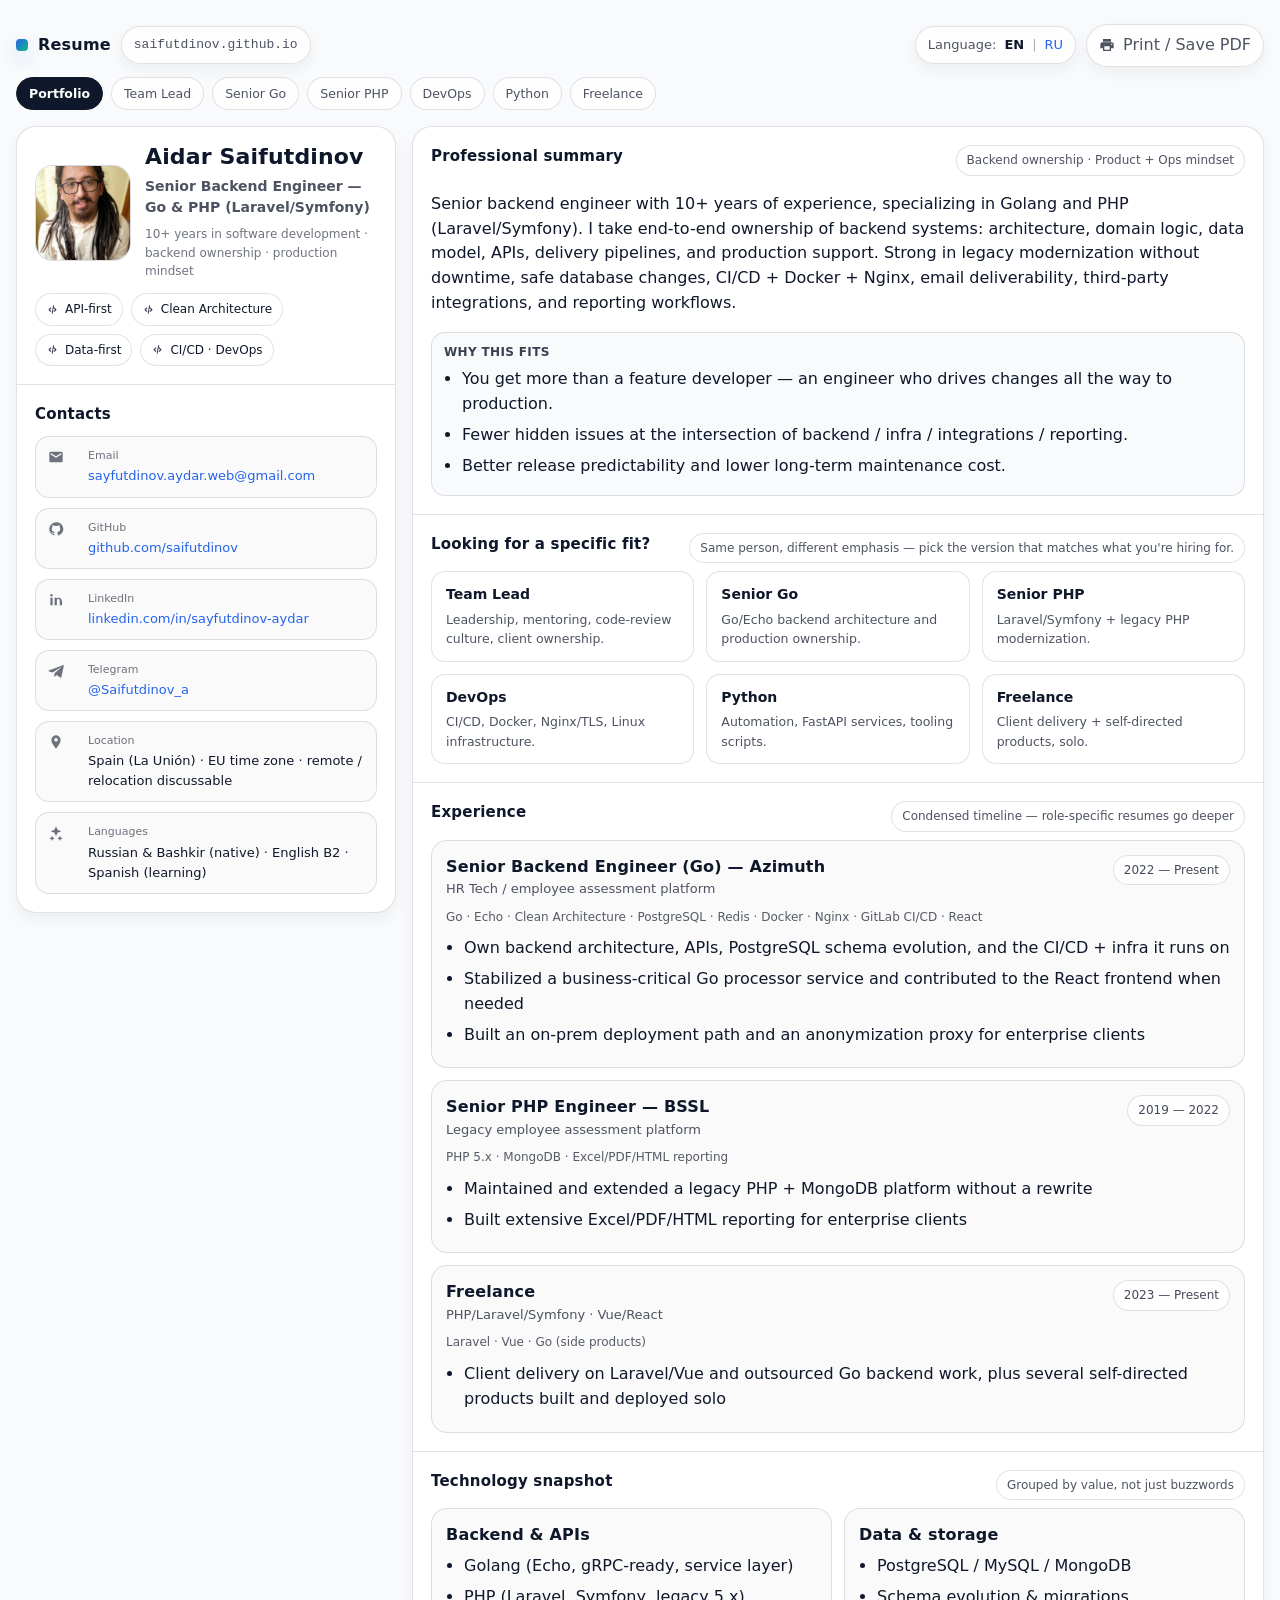
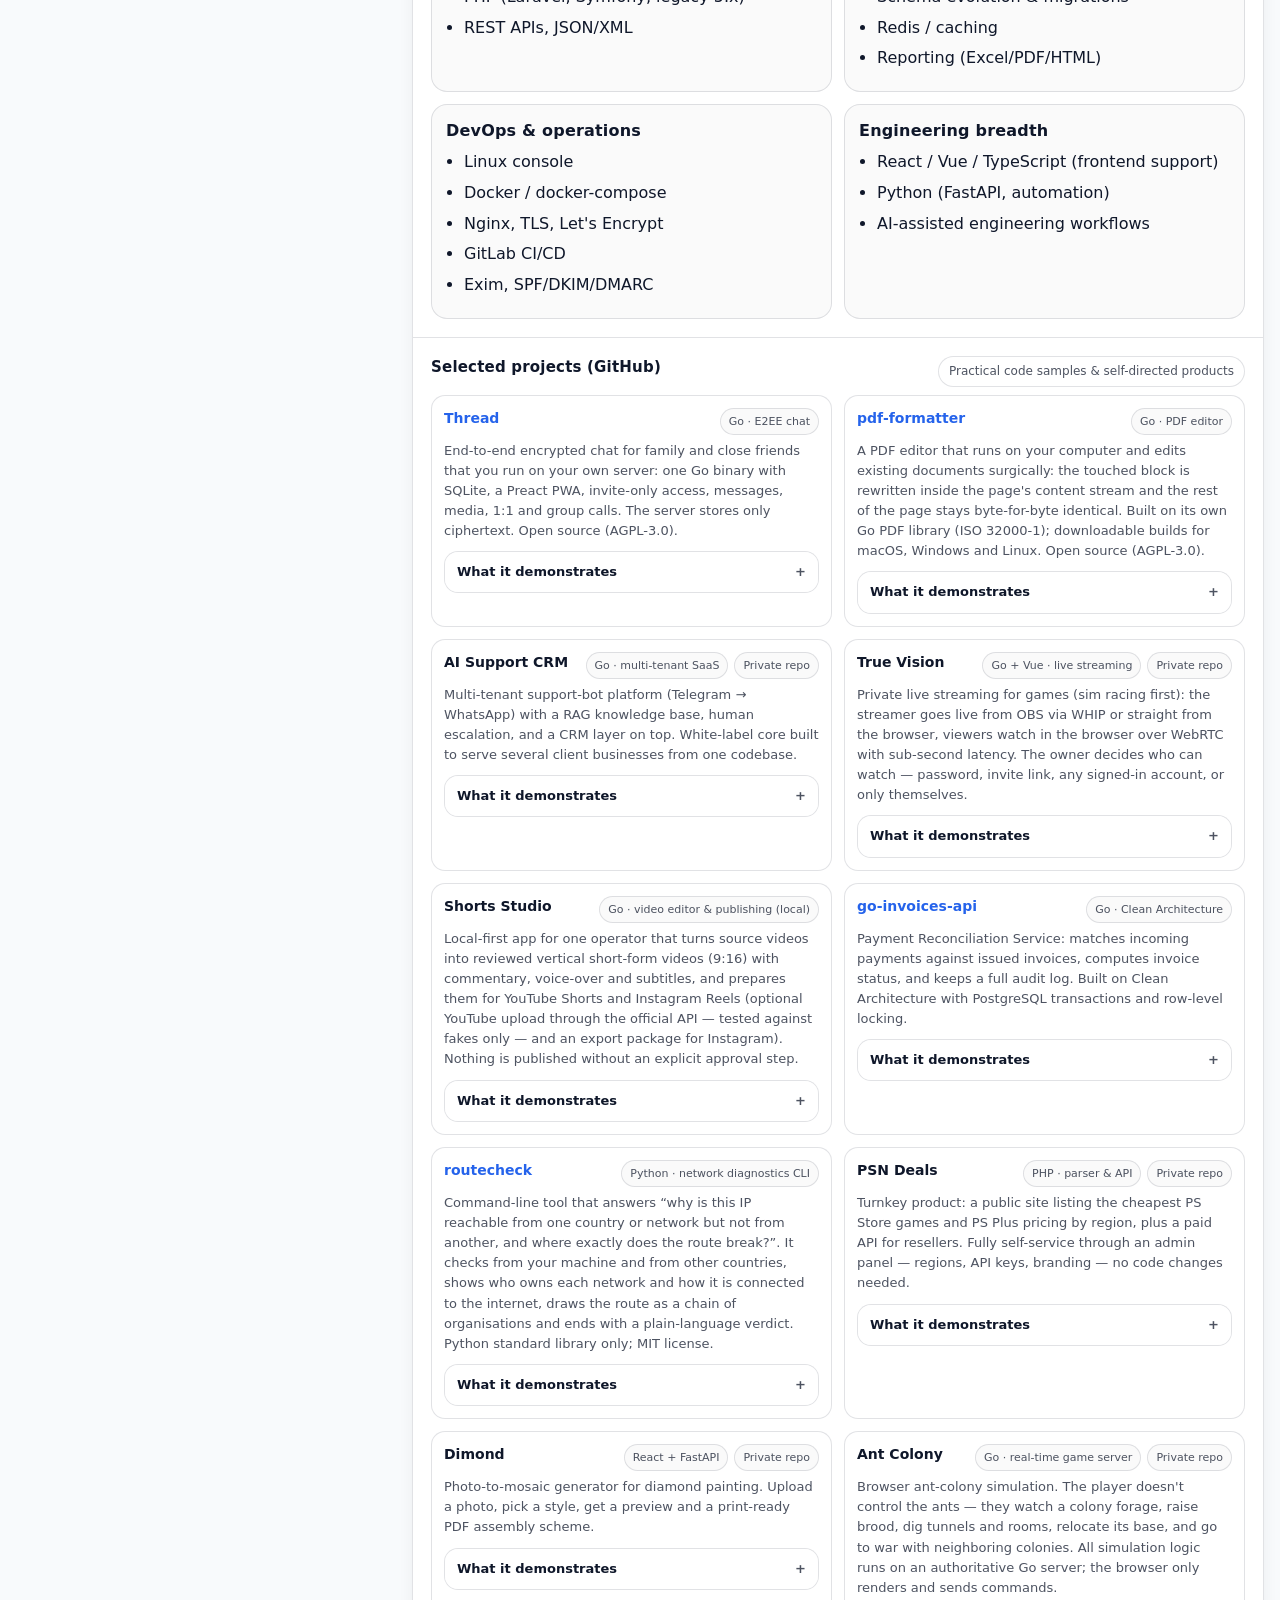
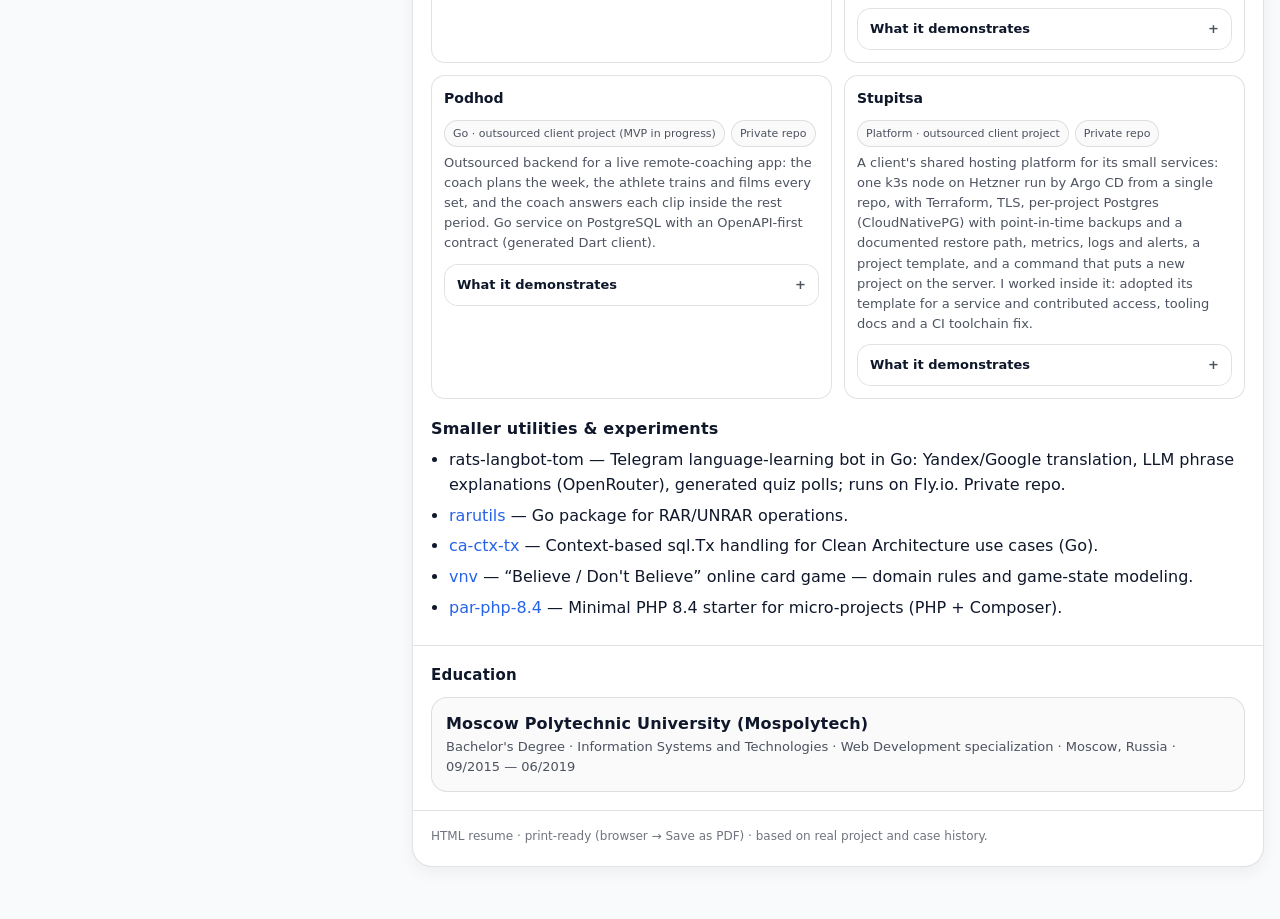
==== commit 1ea55505: "feat(projects): add Oct-Nov 2026 projects to the role pages Seven projects were missing from the res" ====
--- a/index.html
+++ b/index.html
@@ -176,7 +176,7 @@
                 <div class="when">2023 — Present</div>
               </div>
               <div class="stackline">Laravel · Vue · Go (side products)</div>
-              <ul><li>Client delivery on Laravel/Vue, plus three self-directed products built and deployed solo</li></ul>
+              <ul><li>Client delivery on Laravel/Vue and outsourced Go backend work, plus several self-directed products built and deployed solo</li></ul>
             </div>
             </div>
           </section>
@@ -200,6 +200,28 @@
             <div class="grid2">
               <div class="project">
                 <div class="project-title">
+                  <div class="name"><a href="https://github.com/saifutdinov/thread" target="_blank" rel="noopener">Thread</a></div>
+                  <div style="display:flex;gap:6px;flex-wrap:wrap"><div class="repo-badge">Go · E2EE chat</div></div>
+                </div>
+                <div class="small">End-to-end encrypted chat for family and close friends that you run on your own server: one Go binary with SQLite, a Preact PWA, invite-only access, messages, media, 1:1 and group calls. The server stores only ciphertext. Open source (AGPL-3.0).</div>
+                <details class="fold">
+                  <summary>What it demonstrates</summary>
+                  <div class="fold-body"><ul><li>Own E2EE design on standard WebCrypto primitives (ECDH/ECDSA P-256, AES-256-GCM, HKDF) with device approval and safety codes — and its limits stated openly (not independently audited).</li><li>Real-time core in Go: WebSocket hub, Web Push with ciphertext payloads, 1:1 WebRTC calls with sealed signalling and TURN, group calls through LiveKit with end-to-end encrypted frames.</li><li>Small-server engineering: runs on a 1 GB VPS — SQLite (WAL), argon2id passwords, SSRF-guarded link previews, encrypted daily backups to S3, Prometheus metrics.</li><li>Decisions recorded as ADRs; Go and TypeScript test suites, real-browser call tests and CI.</li></ul></div>
+                </details>
+              </div>
+              <div class="project">
+                <div class="project-title">
+                  <div class="name"><a href="https://github.com/saifutdinov/pdf-formatter" target="_blank" rel="noopener">pdf-formatter</a></div>
+                  <div style="display:flex;gap:6px;flex-wrap:wrap"><div class="repo-badge">Go · PDF editor</div></div>
+                </div>
+                <div class="small">A PDF editor that runs on your computer and edits existing documents surgically: the touched block is rewritten inside the page's content stream and the rest of the page stays byte-for-byte identical. Built on its own Go PDF library (ISO 32000-1); downloadable builds for macOS, Windows and Linux. Open source (AGPL-3.0).</div>
+                <details class="fold">
+                  <summary>What it demonstrates</summary>
+                  <div class="fold-body"><ul><li>Hand-written PDF library in Go: parser and writer, xref/object streams, filters, encryption (standard handler, revisions 2–6), fonts and CMaps, TrueType embedding, content-stream rewriting, forms and bookmarks — about 21k lines of Go with 24 test files.</li><li>Non-destructive model: the source file is never changed; a document is the source plus an operation log, the new PDF is a pure function of both, and undo removes the last operation.</li><li>Documents never leave the machine: the server listens on 127.0.0.1 only, and the interface and fonts are embedded into one executable per platform.</li><li>Shipped as releases (macOS .dmg, Windows and Linux builds); output files are verified with qpdf in the test image.</li></ul></div>
+                </details>
+              </div>
+              <div class="project">
+                <div class="project-title">
                   <div class="name">AI Support CRM</div>
                   <div style="display:flex;gap:6px;flex-wrap:wrap"><div class="repo-badge">Go · multi-tenant SaaS</div><div class="repo-badge">Private repo</div></div>
                 </div>
@@ -211,6 +233,50 @@
               </div>
               <div class="project">
                 <div class="project-title">
+                  <div class="name">True Vision</div>
+                  <div style="display:flex;gap:6px;flex-wrap:wrap"><div class="repo-badge">Go + Vue · live streaming</div><div class="repo-badge">Private repo</div></div>
+                </div>
+                <div class="small">Private live streaming for games (sim racing first): the streamer goes live from OBS via WHIP or straight from the browser, viewers watch in the browser over WebRTC with sub-second latency. The owner decides who can watch — password, invite link, any signed-in account, or only themselves.</div>
+                <details class="fold">
+                  <summary>What it demonstrates</summary>
+                  <div class="fold-body"><ul><li>Signalling-only Go backend (Connect-RPC API, SQLite): video never passes through Go — it flows over UDP between OBS, MediaMTX and browsers.</li><li>Access control that is re-checked live: one decision function at connect time, a one-time ticket plus a MediaMTX hook that re-verifies, and a ~6-second reconciliation loop that kicks viewers whose access was revoked.</li><li>Release pipeline that backs up the database, proves the backup by restoring it, and only then migrates and swaps the container; a failed check stops the release and the old version keeps serving.</li><li>protobuf/buf-generated API, Go tests and real-browser E2E against a real MediaMTX.</li></ul></div>
+                </details>
+              </div>
+              <div class="project">
+                <div class="project-title">
+                  <div class="name">Shorts Studio</div>
+                  <div style="display:flex;gap:6px;flex-wrap:wrap"><div class="repo-badge">Go · video editor & publishing (local)</div></div>
+                </div>
+                <div class="small">Local-first app for one operator that turns source videos into reviewed vertical short-form videos (9:16) with commentary, voice-over and subtitles, and prepares them for YouTube Shorts and Instagram Reels (optional YouTube upload through the official API — tested against fakes only — and an export package for Instagram). Nothing is published without an explicit approval step.</div>
+                <details class="fold">
+                  <summary>What it demonstrates</summary>
+                  <div class="fold-body"><ul><li>Full pipeline that works offline with no API keys: import → rights check → metadata → transcript (local speech-to-text) → events and script → subtitles → voice-over → 9:16 render → review → approval → export.</li><li>Local AI where it helps: a local vision-language model proposes events from frames and transcript; cloud analysis is optional and off by default.</li><li>Resumable job model: every stage has a state, logs and a retry that does not repeat the expensive stages; interrupted jobs are marked and resumable by retry.</li><li>Rights-first workflow — approval is blocked until the source's rights and privacy status are explicitly confirmed. Go 1.27 backend with PostgreSQL and a Vite/TypeScript frontend.</li></ul></div>
+                </details>
+              </div>
+              <div class="project">
+                <div class="project-title">
+                  <div class="name"><a href="https://github.com/saifutdinov/go-invoices-api" target="_blank" rel="noopener">go-invoices-api</a></div>
+                  <div style="display:flex;gap:6px;flex-wrap:wrap"><div class="repo-badge">Go · Clean Architecture</div></div>
+                </div>
+                <div class="small">Payment Reconciliation Service: matches incoming payments against issued invoices, computes invoice status, and keeps a full audit log. Built on Clean Architecture with PostgreSQL transactions and row-level locking.</div>
+                <details class="fold">
+                  <summary>What it demonstrates</summary>
+                  <div class="fold-body"><ul><li>Idempotent payment processing under concurrent access — row-level locking (SELECT ... FOR UPDATE) around every reconciliation transaction.</li><li>Invoice status computed from payment allocations (unmatched / partially paid / paid / overpaid), with a full audit trail of every discrepancy.</li><li>A small custom scheduler (`chronos`) for background reconciliation instead of pulling in a message broker.</li><li>Money stored as integer minor units to avoid floating-point errors in financial calculations.</li></ul></div>
+                </details>
+              </div>
+              <div class="project">
+                <div class="project-title">
+                  <div class="name"><a href="https://github.com/saifutdinov/routecheck" target="_blank" rel="noopener">routecheck</a></div>
+                  <div style="display:flex;gap:6px;flex-wrap:wrap"><div class="repo-badge">Python · network diagnostics CLI</div></div>
+                </div>
+                <div class="small">Command-line tool that answers “why is this IP reachable from one country or network but not from another, and where exactly does the route break?”. It checks from your machine and from other countries, shows who owns each network and how it is connected to the internet, draws the route as a chain of organisations and ends with a plain-language verdict. Python standard library only; MIT license.</div>
+                <details class="fold">
+                  <summary>What it demonstrates</summary>
+                  <div class="fold-body"><ul><li>Zero third-party dependencies: one ~950-line Python file with a 20-test suite, running on Windows, macOS and Linux.</li><li>Combines free open data: Globalping probes in other countries (ICMP and TCP from the same probes, so results compare fairly), regional registries, several geolocation databases and their disagreements, RIPE RIS views, IXPs and RPKI status.</li><li>Diagnoses real causes: a break inside the target network, at its neighbour or in transit; a blocked port vs. a healthy route; MTU loss; RPKI-invalid or single-upstream routes; geolocation disagreement behind false geoblocking.</li><li>Transparent about what leaves the machine and about its own limits.</li></ul></div>
+                </details>
+              </div>
+              <div class="project">
+                <div class="project-title">
                   <div class="name">PSN Deals</div>
                   <div style="display:flex;gap:6px;flex-wrap:wrap"><div class="repo-badge">PHP · parser & API</div><div class="repo-badge">Private repo</div></div>
                 </div>
@@ -244,71 +310,29 @@
               </div>
               <div class="project">
                 <div class="project-title">
-                  <div class="name"><a href="https://github.com/saifutdinov/go-invoices-api" target="_blank" rel="noopener">go-invoices-api</a></div>
-                  <div style="display:flex;gap:6px;flex-wrap:wrap"><div class="repo-badge">Go · Clean Architecture</div></div>
-                </div>
-                <div class="small">Payment Reconciliation Service: matches incoming payments against issued invoices, computes invoice status, and keeps a full audit log. Built on Clean Architecture with PostgreSQL transactions and row-level locking.</div>
-                <details class="fold">
-                  <summary>What it demonstrates</summary>
-                  <div class="fold-body"><ul><li>Idempotent payment processing under concurrent access — row-level locking (SELECT ... FOR UPDATE) around every reconciliation transaction.</li><li>Invoice status computed from payment allocations (unmatched / partially paid / paid / overpaid), with a full audit trail of every discrepancy.</li><li>A small custom scheduler (`chronos`) for background reconciliation instead of pulling in a message broker.</li><li>Money stored as integer minor units to avoid floating-point errors in financial calculations.</li></ul></div>
-                </details>
-              </div>
-              <div class="project">
-                <div class="project-title">
-                  <div class="name">rats-langbot-tom</div>
-                  <div style="display:flex;gap:6px;flex-wrap:wrap"><div class="repo-badge">Go · Telegram · LLM</div><div class="repo-badge">Private repo</div></div>
-                </div>
-                <div class="small">Telegram bot for language learning: translation (Yandex/Google engines), LLM-powered phrase explanations via OpenRouter, and auto-generated quiz polls.</div>
-                <details class="fold">
-                  <summary>What it demonstrates</summary>
-                  <div class="fold-body"><ul><li>Integrates multiple external APIs from Go (OpenRouter LLM, Yandex Translate, Google Translate) behind one command interface.</li><li>LLM-generated structured output (quiz question + variants + answer) parsed and turned into a native Telegram poll.</li><li>Deployed on Fly.io — a small, real, always-on AI-assisted tool, not a demo.</li></ul></div>
-                </details>
-              </div>
-              <div class="project">
-                <div class="project-title">
-                  <div class="name"><a href="https://github.com/saifutdinov/vnv" target="_blank" rel="noopener">vnv</a></div>
-                  <div style="display:flex;gap:6px;flex-wrap:wrap"><div class="repo-badge">Game project</div></div>
-                </div>
-                <div class="small">“Believe / Don't Believe” online game project. Demonstrates product thinking, game/domain modeling, and full-stack architectural planning.</div>
-                <details class="fold">
-                  <summary>What it demonstrates</summary>
-                  <div class="fold-body"><ul><li>Domain rules design and gameplay state thinking.</li><li>Backend/frontend coordination and feature decomposition.</li></ul></div>
-                </details>
-              </div>
-              <div class="project">
-                <div class="project-title">
-                  <div class="name"><a href="https://github.com/saifutdinov/par-php-8.4" target="_blank" rel="noopener">par-php-8.4</a></div>
-                  <div style="display:flex;gap:6px;flex-wrap:wrap"><div class="repo-badge">PHP bootstrap template</div></div>
-                </div>
-                <div class="small">Minimal PHP 8.4 starter project for quickly launching micro-projects (PHP + Composer + public directory).</div>
-                <details class="fold">
-                  <summary>What it demonstrates</summary>
-                  <div class="fold-body"><ul><li>Practical developer experience and fast project bootstrapping.</li><li>Reusable foundation for small services/tools.</li></ul></div>
-                </details>
-              </div>
-              <div class="project">
-                <div class="project-title">
-                  <div class="name"><a href="https://github.com/saifutdinov/rarutils" target="_blank" rel="noopener">rarutils</a></div>
-                  <div style="display:flex;gap:6px;flex-wrap:wrap"><div class="repo-badge">Go utility package</div></div>
-                </div>
-                <div class="small">Go utility for working with RAR/UNRAR flows. Built to solve practical archive handling tasks with clear ownership and minimal dependency noise.</div>
-                <details class="fold">
-                  <summary>What it demonstrates</summary>
-                  <div class="fold-body"><ul><li>Writing your own Go packages for real project needs.</li><li>Tooling mindset and pragmatic utility engineering.</li></ul></div>
-                </details>
-              </div>
-              <div class="project">
-                <div class="project-title">
-                  <div class="name"><a href="https://github.com/saifutdinov/ca-ctx-tx" target="_blank" rel="noopener">ca-ctx-tx</a></div>
-                  <div style="display:flex;gap:6px;flex-wrap:wrap"><div class="repo-badge">Go architecture pattern</div></div>
-                </div>
-                <div class="small">Context-based transaction handling implementation for Clean Architecture use cases. Useful for keeping transaction boundaries explicit and testable.</div>
-                <details class="fold">
-                  <summary>What it demonstrates</summary>
-                  <div class="fold-body"><ul><li>Clean Architecture-oriented transaction orchestration.</li><li>Backend design thinking beyond basic CRUD.</li></ul></div>
-                </details>
-              </div>
-            </div>
+                  <div class="name">Podhod</div>
+                  <div style="display:flex;gap:6px;flex-wrap:wrap"><div class="repo-badge">Go · outsourced client project (MVP in progress)</div><div class="repo-badge">Private repo</div></div>
+                </div>
+                <div class="small">Outsourced backend for a live remote-coaching app: the coach plans the week, the athlete trains and films every set, and the coach answers each clip inside the rest period. Go service on PostgreSQL with an OpenAPI-first contract (generated Dart client).</div>
+                <details class="fold">
+                  <summary>What it demonstrates</summary>
+                  <div class="fold-body"><ul><li>Built the Go service foundation: one environment-driven config, JSON logs, embedded goose migrations, liveness/readiness probes, Prometheus metrics, an adapted CI pipeline and a multi-arch container image.</li><li>Spec-first delivery with the client's templates: SPEC, ADRs, enforced module boundaries, and an OpenAPI contract that generates server stubs and the client.</li><li>Targets the client's GitOps platform (k3s + Argo CD, CloudNativePG Postgres); first deploy pending.</li></ul></div>
+                </details>
+              </div>
+              <div class="project">
+                <div class="project-title">
+                  <div class="name">Stupitsa</div>
+                  <div style="display:flex;gap:6px;flex-wrap:wrap"><div class="repo-badge">Platform · outsourced client project</div><div class="repo-badge">Private repo</div></div>
+                </div>
+                <div class="small">A client's shared hosting platform for its small services: one k3s node on Hetzner run by Argo CD from a single repo, with Terraform, TLS, per-project Postgres (CloudNativePG) with point-in-time backups and a documented restore path, metrics, logs and alerts, a project template, and a command that puts a new project on the server. I worked inside it: adopted its template for a service and contributed access, tooling docs and a CI toolchain fix.</div>
+                <details class="fold">
+                  <summary>What it demonstrates</summary>
+                  <div class="fold-body"><ul><li>Hands-on with a real GitOps stack: k3s, Argo CD, Terraform, CloudNativePG, Velero, Prometheus/Grafana/Loki, sealed secrets, cert-manager.</li><li>Worked within a deliberately cost-bounded design (one node, a bill under €20/month): the money goes into backups and a documented restore path rather than redundancy.</li><li>A shared agent rulebook and project template that every repo inherits: secret scanning, branch + PR + Conventional Commits, ADRs.</li><li>My part: adopted the platform template and contract for Podhod; contributed admin access, tunnel/kubeconfig tooling docs and a lint/CI toolchain bump.</li></ul></div>
+                </details>
+              </div>
+            </div>
+            <div class="title" style="margin:18px 0 4px">Smaller utilities & experiments</div>
+            <ul style="margin-top:6px"><li>rats-langbot-tom — Telegram language-learning bot in Go: Yandex/Google translation, LLM phrase explanations (OpenRouter), generated quiz polls; runs on Fly.io. Private repo.</li><li><a href="https://github.com/saifutdinov/rarutils" target="_blank" rel="noopener">rarutils</a> — Go package for RAR/UNRAR operations.</li><li><a href="https://github.com/saifutdinov/ca-ctx-tx" target="_blank" rel="noopener">ca-ctx-tx</a> — Context-based sql.Tx handling for Clean Architecture use cases (Go).</li><li><a href="https://github.com/saifutdinov/vnv" target="_blank" rel="noopener">vnv</a> — “Believe / Don't Believe” online card game — domain rules and game-state modeling.</li><li><a href="https://github.com/saifutdinov/par-php-8.4" target="_blank" rel="noopener">par-php-8.4</a> — Minimal PHP 8.4 starter for micro-projects (PHP + Composer).</li></ul>
           </section>
           <section class="section">
             <h2>Education</h2>
--- a/assets/css/resume.css
+++ b/assets/css/resume.css
@@ -323,6 +323,12 @@
   color: var(--muted);
   white-space: nowrap;
 }
+@media (max-width: 700px) {
+  .tagline {
+    white-space: normal;
+    border-radius: 14px;
+  }
+}
 
 .outcomes {
   margin-top: 10px;
